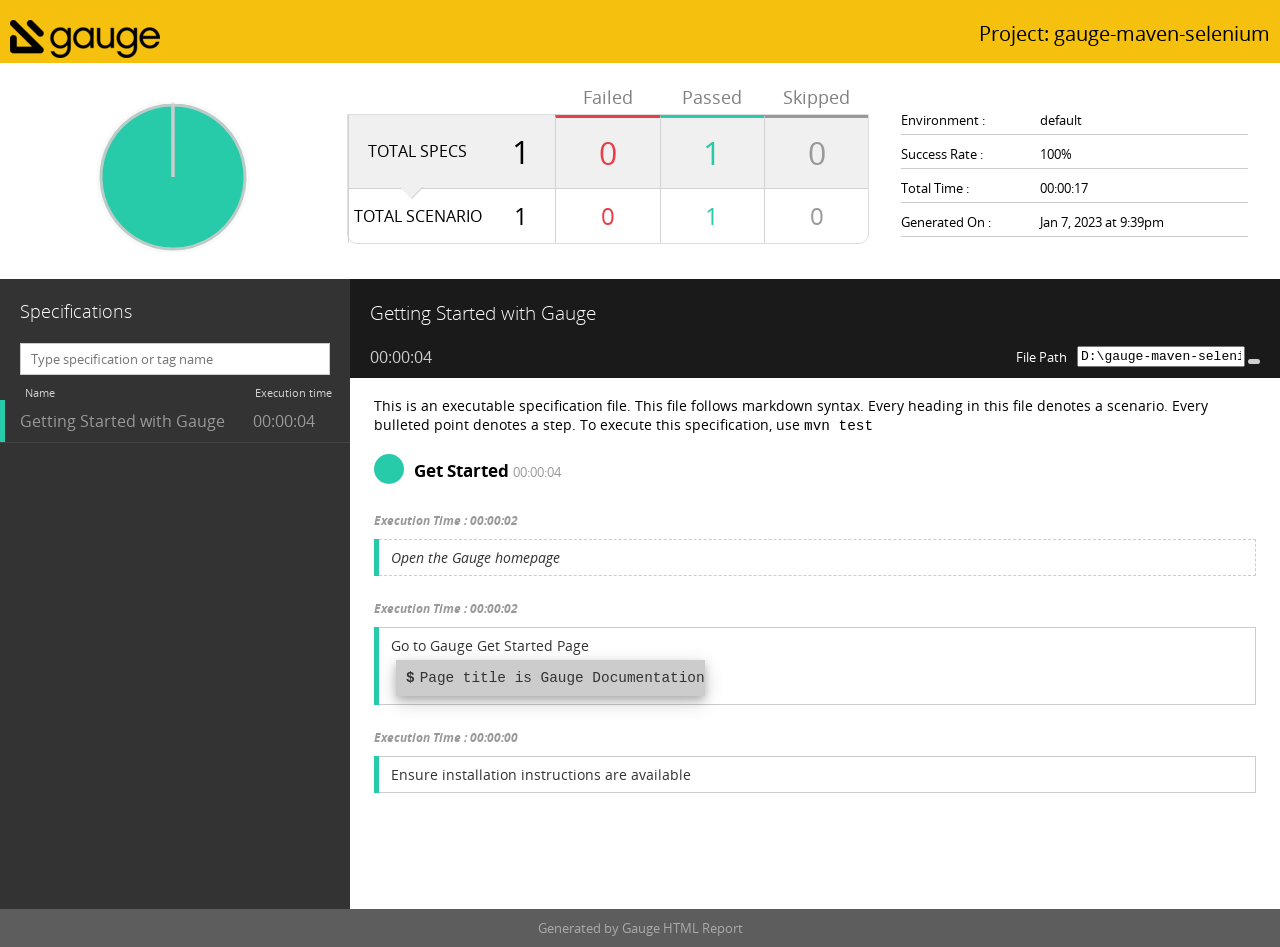
==== reports/html-report/specs/example.html @ 0a0b134c "init" ====
<!doctype html>
  <html><head>
    <meta http-equiv="X-UA-Compatible" content="IE=9; IE=8; IE=7; IE=EDGE" />
    <meta charset="utf-8" />
    <title>Gauge Test Results</title>
    <link rel="shortcut icon" type="image/x-icon" href="../images/favicon.ico">
    <link rel="stylesheet" type="text/css" href="../css/open-sans.css">
    <link rel="stylesheet" type="text/css" href="../css/font-awesome.css">
    <link rel="stylesheet" type="text/css" href="../css/normalize.css" />
    <link rel="stylesheet" type="text/css" href="../css/style.css" />
  </head>
  <body>
  <header class="top">
    <div class="header">
      <div class="container">
        <div class="logo">
          <a href=".."><img src="../images/gaugeLogo.png" alt="Report logo"></a>
        </div>
        <h2 class="project">Project: gauge-maven-selenium</h2>
      </div>
    </div>
  </header>
  <main class="main-container">
  <div class="container">

	
  <div class="report-overview">
   
  <div class="report_chart">
    <div class="chart">
      <svg id="pie-chart" data-results="0,1,0" data-total="1">
        <path class="status failed" />
        <path class="shadow failed" data-status="failed"><title>Failed: 0/1</title></path>
        <path class="status passed" />
        <path class="shadow passed" data-status="passed"><title>Passed: 1/1</title></path>
        <path class="status skipped" />
        <path class="shadow skipped" data-status="skipped"><title>Skipped: 0/1</title></path>
      </svg>
    </div>
  </div>

   
  <div class="report_test-results">
    <div class="report_test-result specs">
        <div class="total-specs" title="Filter all specs"><span class="txt">Total specs</span><span class="value">1</span></div>
        <div class="fail spec-filter" data-status="failed" title="Filter failed specs"><span class="value">0</span></div>
        <div class="pass spec-filter" data-status="passed" title="Filter passed specs"><span class="value">1</span></div>
        <div class="skip spec-filter" data-status="skipped" title="Filter skipped specs"><span class="value">0</span></div>
    </div>
    <div class="report_test-result scenarios">
        <div class="total-scenarios"><span class="txt">Total scenario</span><span class="value">1</span></div>
        <div class="fail scenario-stats" data-status="failed"><span class="value">0</span></div>
        <div class="pass scenario-stats" data-status="passed"><span class="value">1</span></div>
        <div class="skip scenario-stats" data-status="skipped"><span class="value">0</span></div>
    </div>
  </div>

    <div class="report_details">
      
  <ul>
    <li>
      <label>Environment </label>
      <span>default</span>
    </li>
    
    <li>
      <label>Success Rate </label>
      <span>100%</span>
    </li>
    <li>
      <label>Total Time </label>
      <span>00:00:17</span>
    </li>
    <li>
      <label>Generated On </label>
      <span>Jan 7, 2023 at 9:39pm</span>
    </li>
  </ul>

      
  

      
  
  


    </div>
  </div>


	

	

	
		<div class="specifications">
		
  
    <aside class="sidebar">
      <h3 class="title">Specifications</h3>
      <div class="searchbar">
        <input id="searchSpecifications" placeholder="Type specification or tag name" type="text" />
        <i class="fa fa-search"></i>
      </div>
      <div class="specs-sorting">
        <div class="sort sort-specs-name" data-sort-by="specs-name"><span class="sort-icons"><i class="fa fa-caret-up"></i><i class="fa fa-caret-down"></i></span><span>Name</span></div>
        <div class="sort sort-execution-time" data-sort-by="execution-time"><span class="sort-icons"><i class="fa fa-caret-up"></i><i class="fa fa-caret-down"></i></span><span>Execution time</span></div>
      </div>
      <div id="listOfSpecifications">
        <ul id="scenarios" class="spec-list">
        
          <a href="example.html">
             
              <li class="passed spec-name">
            
              <span id="scenarioName" class="scenarioname">Getting Started with Gauge</span>
              <span id="time" class="time">00:00:04</span>
            </li>
          </a>
          
        </ul>
      </div>
    </aside>
  

		
  
	
  <div id="specificationContainer" class="details">
    <header class="curr-spec">
      <div class="spec-head-wrapper">
        <h3 class="spec-head" title="D:\gauge-maven-selenium\specs\example.spec">Getting Started with Gauge</h3>
        <div class="hidden report_test-results" alt="Scenarios" title="Scenarios">
          <ul>
            <li class="fail"><span class="value">0</span><span class="txt">Failed</span></li>
            <li class="pass"><span class="value">1</span><span class="txt">Passed</span></li>
            <li class="skip"><span class="value">0</span><span class="txt">Skipped</span></li>
          </ul>
        </div>
      </div>
      <div class="spec-meta">
        <div class="spec-filename">
          <label for="specFileName">File Path</label>
          <input id="specFileName" value="D:\gauge-maven-selenium\specs\example.spec" readonly/>
          <button class="clipboard-btn" data-clipboard-target="#specFileName" title="Copy to Clipboard">
              <i class="fa fa-clipboard" aria-hidden="true" title="Copy to Clipboard"></i>
          </button>
        </div>
        <span class="time">00:00:04</span>
      </div>

	
  

	</header>
	<div id="specItemsContainer">
	
    
  

    
    
    

    <div class="content">
    
  
  <span><p>This is an executable specification file. This file follows markdown syntax. Every heading in this file denotes a scenario. Every bulleted point denotes a step.
To execute this specification, use <code>mvn test</code></p>
</span>
  
  

  

      
        
	
  <div class="scenario-container passed">
    

	
  <div class="scenario-head">
    <h3 class="head borderBottom">Get Started</h3>
    
    <span class="time">00:00:04</span>

	
  

	</div>
  
  

  
  

  
	

  
    <div class="context-step">
      
  
    
  
  <div class="step">
  
  
    <h5 class="execution-time">
      <span class="time">Execution Time : 00:00:02</span>
    </h5>
  
  <div class="step-info passed">
  
  <ul>
    <li class="step">
      <div class="step-txt">


  
  

  
  

  
  
  
  
  
    
      <span>
        Open the Gauge homepage
      </span>
    
  
  </div>

  
    
    
  

    
    
  

  
  
  
  

  
  

  
	</li></ul></div></div>
  
    
  

  

    </div>
  
  
    
  
    
  
  <div class="step">
  
  
    <h5 class="execution-time">
      <span class="time">Execution Time : 00:00:02</span>
    </h5>
  
  <div class="step-info passed">
  
  <ul>
    <li class="step">
      <div class="step-txt">


  
  

  
  

  
  
  
  
  
    
      <span>
        Go to Gauge Get Started Page
      </span>
    
  
  </div>

  
    
    
  
    <div class="message-container">
      <i class="fa fa-minus-square" aria-hidden="true"></i>
      <div class="messages">
        <div class="step-message"><p>Page title is Gauge Documentation</p>
 </div>
      </div>
    </div>
  

    
    
  

  
  
  
  

  
  

  
	</li></ul></div></div>
  
    
  

  

  
    
  
    
  
  <div class="step">
  
  
    <h5 class="execution-time">
      <span class="time">Execution Time : 00:00:00</span>
    </h5>
  
  <div class="step-info passed">
  
  <ul>
    <li class="step">
      <div class="step-txt">


  
  

  
  

  
  
  
  
  
    
      <span>
        Ensure installation instructions are available
      </span>
    
  
  </div>

  
    
    
  

    
    
  

  
  
  
  

  
  

  
	</li></ul></div></div>
  
    
  

  

  
  

  
  

  
  

  
	
	</div>

      

    </div>
    </div>

    
  

    
    
    
    </div>
  

		</div>
	

 	</div>
	</main>
	
  <footer class="footer">
    <div class="container">
      <p>Generated by Gauge HTML Report</p>
    </div>
  </footer>

	
    <script type="text/javascript">
      var loadingImage = "../images/loading.gif";
      var closeButton = "../images/close.gif";
    </script>
    <script src="../js/lightbox.js"></script>
    <script src="../js/jquery-3.1.0.min.js" type="text/javascript"></script>
    <script src="../js/auto-complete.min.js" type="text/javascript"></script>
    <script src="../js/clipboard.min.js" type="text/javascript"></script>
    <script src="../js/search_index.js" type="text/javascript"></script>
    <script src="../js/main.js" type="text/javascript"></script>
    </body>
  </html>
---- reports/html-report/css/open-sans.css ----
/* BEGIN Light */
@font-face {
  font-family: 'Open Sans';
  src: url("../fonts/open-sans/Light/OpenSans-Light.eot?v=1.1.0");
  src: url("../fonts/open-sans/Light/OpenSans-Light.eot?#iefix&v=1.1.0") format("embedded-opentype"), url("../fonts/open-sans/Light/OpenSans-Light.woff2?v=1.1.0") format("woff2"), url("../fonts/open-sans/Light/OpenSans-Light.woff?v=1.1.0") format("woff"), url("../fonts/open-sans/Light/OpenSans-Light.ttf?v=1.1.0") format("truetype"), url("../fonts/open-sans/Light/OpenSans-Light.svg?v=1.1.0#Light") format("svg");
  font-weight: 300;
  font-style: normal; }
/* END Light */
/* BEGIN Regular */
@font-face {
  font-family: 'Open Sans';
  src: url("../fonts/open-sans/Regular/OpenSans-Regular.eot?v=1.1.0");
  src: url("../fonts/open-sans/Regular/OpenSans-Regular.eot?#iefix&v=1.1.0") format("embedded-opentype"), url("../fonts/open-sans/Regular/OpenSans-Regular.woff2?v=1.1.0") format("woff2"), url("../fonts/open-sans/Regular/OpenSans-Regular.woff?v=1.1.0") format("woff"), url("../fonts/open-sans/Regular/OpenSans-Regular.ttf?v=1.1.0") format("truetype"), url("../fonts/open-sans/Regular/OpenSans-Regular.svg?v=1.1.0#Regular") format("svg");
  font-weight: normal;
  font-style: normal; }
/* END Regular */
/* BEGIN Italic */
@font-face {
  font-family: 'Open Sans';
  src: url("../fonts/open-sans/Italic/OpenSans-Italic.eot?v=1.1.0");
  src: url("../fonts/open-sans/Italic/OpenSans-Italic.eot?#iefix&v=1.1.0") format("embedded-opentype"), url("../fonts/open-sans/Italic/OpenSans-Italic.woff2?v=1.1.0") format("woff2"), url("../fonts/open-sans/Italic/OpenSans-Italic.woff?v=1.1.0") format("woff"), url("../fonts/open-sans/Italic/OpenSans-Italic.ttf?v=1.1.0") format("truetype"), url("../fonts/open-sans/Italic/OpenSans-Italic.svg?v=1.1.0#Italic") format("svg");
  font-weight: normal;
  font-style: italic; }
/* END Italic */
/* BEGIN Bold */
@font-face {
  font-family: 'Open Sans';
  src: url("../fonts/open-sans/Bold/OpenSans-Bold.eot?v=1.1.0");
  src: url("../fonts/open-sans/Bold/OpenSans-Bold.eot?#iefix&v=1.1.0") format("embedded-opentype"), url("../fonts/open-sans/Bold/OpenSans-Bold.woff2?v=1.1.0") format("woff2"), url("../fonts/open-sans/Bold/OpenSans-Bold.woff?v=1.1.0") format("woff"), url("../fonts/open-sans/Bold/OpenSans-Bold.ttf?v=1.1.0") format("truetype"), url("../fonts/open-sans/Bold/OpenSans-Bold.svg?v=1.1.0#Bold") format("svg");
  font-weight: bold;
  font-style: normal; }
/* END Bold */
/* BEGIN Bold Italic */
@font-face {
  font-family: 'Open Sans';
  src: url("../fonts/open-sans/BoldItalic/OpenSans-BoldItalic.eot?v=1.1.0");
  src: url("../fonts/open-sans/BoldItalic/OpenSans-BoldItalic.eot?#iefix&v=1.1.0") format("embedded-opentype"), url("../fonts/open-sans/BoldItalic/OpenSans-BoldItalic.woff2?v=1.1.0") format("woff2"), url("../fonts/open-sans/BoldItalic/OpenSans-BoldItalic.woff?v=1.1.0") format("woff"), url("../fonts/open-sans/BoldItalic/OpenSans-BoldItalic.ttf?v=1.1.0") format("truetype"), url("../fonts/open-sans/BoldItalic/OpenSans-BoldItalic.svg?v=1.1.0#BoldItalic") format("svg");
  font-weight: bold;
  font-style: italic; }
/* END Bold Italic */
---- reports/html-report/css/style.css ----
/*----------------------------------------------------------------
 *  Copyright (c) ThoughtWorks, Inc.
 *  Licensed under the Apache License, Version 2.0
 *  See LICENSE in the project root for license information.
 *----------------------------------------------------------------*/
 
* {
    box-sizing: border-box;
}

:root {
    --fail-color: #e73e48;
    --pass-color: #27caa9;
    --skip-color: #999999
}

body {
    font-family: 'Open Sans', sans-serif;
    font-size: 16px;
    font-weight: 400;
    margin: 0;
    padding: 0;
    outline: 0;
    background: #5d5d5d;
}

p {
    margin: 10px 0;
}

blockquote {
	font-style: italic;
	border-left: 0.25rem solid #333;
	margin-left: 0;
	padding-left: 1rem;
}

.container {
    margin: 0 auto;
    background: #fff;
    padding-top: 1rem;
}

.container:after {
    content: "";
    display: table;
    clear: both;
}

header.top {
    background: #f5c10e;
}

header.top:after {
    content: "";
    display: table;
    clear: both;
}

header.top .container {
    background: inherit;
}

header.top .container {
    padding-top: 10px;
    display: flex;
    flex-direction: column;
}

header.top .logo {
    float: none;
    margin: 10px 10px 0 10px;
}

header.top .project {
    float: none;
    margin: 0 10px 10px 10px;
    text-align: left;
    font-size: 1rem;
    font-weight: 400;
}

.value {
    text-align: left;
    font-size: 2rem;
}

.report-overview {
    display: -webkit-box;
    display: -webkit-flex;
    display: -ms-flexbox;
    display: flex;
    -webkit-box-align: center;
    -webkit-align-items: center;
    -ms-flex-align: center;
    align-items: center;
    flex-direction: column;
}

.report-overview:after {
    content: "";
    display: table;
    clear: both;
}

.report-overview > div {
    flex: 1;
}
.report-overview .report_test-results {
    flex: 1.5;
}

.report_chart {
    display: -webkit-box;
    display: -webkit-flex;
    display: -ms-flexbox;
    display: flex;
    -webkit-box-align: center;
    -webkit-align-items: center;
    -ms-flex-align: center;
    align-items: center;
    flex-direction: column;
    width: 100%;
}

.report_chart > div {
    float: none;
}

.report_chart .chart {
    width: 100%;
    padding-left: 0;
    text-align: center;
    display: none;
}

.report_test-result.scenarios .total-specs .value,  .report_test-result.scenarios .value {
    font-size: 1.5rem;
    text-align: center;
}

.report_test-result .total-specs span,
.report_test-results ul,
.report_test-results .value {
    text-align: center;
    display: block;
}

.txt {
    text-align: right;
    text-transform: uppercase;
    display: block;
}

.report_test-results {
    width: 100%;
    position: relative;
}

.report_test-results ul {
    list-style-type: none;
    margin: 0;
    padding: 0;
}

.report-overview .report_test-results ul li{
    padding: 0.75rem;
    margin: 1rem 0.25rem;
}

.report-overview .report_test-results ul li,
.report_test-result .total-specs {
    display: inline-block;
    cursor: pointer;
    /*background-color: #f9f9f9;*/
    transition: background-color 0.75s;
}

.report_details {
    width: 100%;
    margin: 10px 0 0 0;
    padding: 10px;
}

.report_details ul {
    list-style-type: none;
    margin: 0;
    padding: 0;
    display: flex;
    flex-direction: column;
}

.report_details ul > li {
    display: flex;
    flex-direction: row;
}

.report_details .suite_messages {
    overflow-y: scroll;
    max-height: 100px;
    background-color: #ccc;
    font-family:  Courier New;
}

.report_details .suite_messages .message_separator {
    text-align: center;
}

.report_details .suite_messages .step-message {
    padding: 0px 0px 0px 10px;
}

.report_details .suite_messages .step-message p:before {
    content: "$";
    padding-right: 5px;
    font-weight: bold;
}

.report_details .suite_screenshots {
    overflow-y: scroll;
    max-height: 100px;
    background-color:#ccc;
}

.report_details label, .report_details span {
    margin-bottom: 10px;
    font-size: 0.8rem;
}

.report_details label {
    clear: both;
    text-align: right;
    padding-right: 10px;
    width: 50%;
}

.report_details label:after {
    content: ":";
}

.report_details span {
    position: relative;
    margin-left: 0;
    text-align: left;
    flex-grow: 1;
}

.report_details span,
.report_details label {
    padding-bottom: 5px;
    border-bottom: 1px solid #cccccc;
}

.fail .value {
    color: var(--fail-color);
}

.pass .value {
    color: var(--pass-color);
}

.skip .value {
    color: var(--skip-color);
}

.specifications {
    background: #f5f5f5;
    display: -webkit-box;
    display: -webkit-flex;
    display: -ms-flexbox;
    display: flex;
    flex-direction: column;
}

.specifications:after {
    content: "";
    display: table;
    clear: both;
}

.specifications .sidebar {
    background: #333333;
    color: #fff;
    width: 100%;
}

#listOfSpecifications {
    max-height: 8rem;
    overflow: scroll;
    overflow-x: hidden;
}

.specifications .title {
    font-weight: 300;
    font-size: 1.125rem;
    margin: 20px 20px 10px;
    color: #fff;
    display: none;
}

.specifications .searchbar {
    position: relative;
    padding: 10px 20px;
}

.specifications .searchbar input[type=text] {
    width: 100%;
    display: block;
    line-height: 30px;
    padding: 0 40px 0 10px;
    font-size: 0.8rem;
    color: #333333;
}

.specifications .searchbar .fa {
    position: absolute;
    color: #cccccc;
    right: 30px;
    top: 20px;
}
.spec-screenshot-container {
    max-width: 16.66%;
    max-height: 16.66%;
}
.spec-list {
    list-style-type: none;
    margin: 0;
    padding: 0;
}

.spec-list li {
    width: 100%;
    padding: 10px 20px;
    border-bottom: 1px solid #444;
    color: #999999;
    position: relative;
    -webkit-transition: all 0.3s ease;
    transition: all 0.3s ease;
    background: transparent;
    cursor: pointer;
}

.spec-list li:after {
    content: "";
    display: table;
    clear: both;
}

.spec-list li .scenarioname {
    float: left;
    width: 75%;
    padding-right: 0.5rem;
    overflow: hidden;
    text-overflow: ellipsis;
}

.spec-list li .scenarioname:hover {
    overflow-wrap: break-word;
    overflow: visible;
}

.spec-list li .time {
    width: 25%;
    float: right;
}

.spec-list li.selected, .spec-list li:hover {
    background: #1a1a1a;
    color: #fff;
    -webkit-transition: all 0.3s ease;
    transition: all 0.3s ease;
}

.spec-list li.passed:before {
    content: "";
    width: 5px;
    height: 100%;
    background: #27caa9;
    position: absolute;
    left: 0;
    top: 0;
}

.spec-list li.failed:before {
    content: "";
    width: 5px;
    height: 100%;
    background: #e73e48;
    position: absolute;
    left: 0;
    top: 0;
}

.spec-list li.skipped:before {
    content: "";
    width: 5px;
    height: 100%;
    background: #cccccc;
    position: absolute;
    left: 0;
    top: 0;
}

.spec-list li.errored:before {
    content: "";
    width: 5px;
    height: 100%;
    background: #f00;
    position: absolute;
    left: 0;
    top: 0;
}

.spec-list li.selected:before {
    content: "";
    width: 10px;
    -webkit-transition: all 0.2s ease;
    transition: all 0.2s ease;
}

#specificationContainer {
    border-top: 0.25rem solid #cccccc;
}

.details {
    -webkit-flex-grow: 1;
    -moz-flex-grow: 1;
    flex-grow: 1;
    padding: 0 0px 50px 0;
    background-color: #ffffff;
}

.details:after {
    content: "";
    display: table;
    clear: both;
}

.details .content {
    padding: 0.5rem;
    background: #fff;
    font-size: 0.9rem;
}

.details .content:after {
    content: "";
    display: table;
    clear: both;
}

.details table {
    border-collapse: collapse;
    border: 1px solid #cccccc;
    border-bottom: 0;
    border-right: 0;
    min-width: 25%;
}

.details table td, .details table th {
    border-bottom: 1px solid #cccccc;
    border-right: 1px solid #cccccc;
    padding: 10px;
}

.details table th {
    background: #cccccc;
}

.details .data-table {
    border-collapse: collapse;
    border: 1px solid #cccccc;
    border-bottom: 0;
    border-right: 0;
    margin-bottom: 1.75rem;
}

.details .data-table td {
    color: #000000;
    border-bottom: none;
    border-right: none;
    padding: 0.5rem 1rem;
    cursor: pointer;
    opacity: 0.75;
}

.data-table tr.passed td {
    background-color: #27CAA9;
}

.data-table tr.failed td {
    background-color: #E73E48;
    color: #ffffff;
}

.data-table tr.skipped td {
    background-color: #999999;
    color: #000000;
}

.data-table tr.selected td {
    opacity: 1;
}

.data-table tr.selected td:first-child {
    border-left: 4px solid #0085C9;
}

.data-table tr:hover td {
    opacity: 0.9;
}

.curr-spec {
    padding: 10px 20px;
    color: #fff;
    background: #1a1a1a;
}

.curr-spec:after {
    content: "";
    display: table;
    clear: both;
}

.curr-spec .spec-head {
    margin: 10px 20px 10px 0;
    font-weight: 300;
    font-size: 1.5rem;
}

.curr-spec .time {
    font-size: 1rem;
    margin-top: 20px;
    color: #cccccc;
    float: left;
}

.curr-spec .tags {
    clear: both;
    color: #cccccc;
}

.curr-spec .tags strong {
    color: #fff;
    font-size: 0.8rem;
}

/* TODO: remove class curr-spec */
.curr-spec .tags span:last-child:after {
    content: "";
}

/* TODO: remove class curr-spec */
.curr-spec .tags span:after {
    content: ",";
}

.curr-spec p {
    margin: 0 0 10px 0;
}

.scenario-container {
    background: #fff;
    margin: 20px 0;
    position: relative;
    padding-bottom: 1px;
}

.scenario-container.passed:before {
    content: "";
    width: 30px;
    height: 30px;
    border-radius: 50%;
    background: #27caa9;
    display: block;
    position: absolute;
}

.scenario-container.failed:before {
    content: "";
    width: 30px;
    height: 30px;
    border-radius: 50%;
    background: #e73e48;
    display: block;
    position: absolute;
}

.scenario-container.skipped:before {
    content: "";
    width: 30px;
    height: 30px;
    border-radius: 50%;
    background: #a1a1a1;
    display: block;
    position: absolute;
}

.scenario-container .passed {
    position: relative;
}

.scenario-container .passed:before {
    content: "";
    width: 5px;
    height: 100%;
    background: #27caa9;
    position: absolute;
    left: 0;
    top: 0;
}

.scenario-container .passed ul {
    list-style-type: none;
    margin: 0;
    padding: 0;
}

.scenario-container .failed {
    position: relative;
}

.scenario-container .failed:before {
    content: "";
    width: 5px;
    height: 100%;
    background: #e73e48;
    position: absolute;
    left: 0;
    top: 0;
}

.scenario-container .not-executed {
    border-left: 5px solid #a1a1a1;
    margin-top: 20px;
}

.scenario-container .not-executed .step {
    color: #a1a1a1;
}

.scenario-head {
    margin-left: 40px;
    margin-bottom: 20px;
}

.scenario-head .head {
    margin: 5px 0 10px 0;
    display: inline-block;
}

.scenario-head .time {
    display: inline-block;
    font-size: 0.8rem;
    color: #999999;
}

.scenario-head .tags {
    margin: 0 0 10px 0;
}

.scenario-retry-count {
    padding: 5px;
    background-color: yellow
}

.step {
    list-style-type: none;
    margin: 0;
    padding: 0;
    color: #333333;
}

.step ul {
    list-style-type: none;
    margin: 0;
    padding: 0;
}

.step li {
    padding: 0.5rem;
    border: 1px solid #cccccc;
    margin-bottom: 10px;
}

.step li:last-child {
    margin-bottom: 0;
}
.step li:first-child {
    margin-top: 10px;
}

.step li.pass {
    border-left: 5px solid #27caa9;
}

.step li.fail {
    border-left: 5px solid #e73e48;
}

.step li.skip {
    border-left: 5px solid #cccccc;
}

.step.context li {
    border: 1px dashed #cccccc;
}

#specificationContainer h2 {
    margin-bottom: 10px;
}

.errored {
    background-color: #ffda8b;
}

.context-step li {
    font-style: italic;
    border: 1px dashed #cccccc;
}

input[type='text'] {
    background-color: #fff;
    border: 1px solid #ccc;
    padding: 5px;
}

input[type='text']:focus {
    box-shadow: 0 0 0px rgba(0, 0, 0, 0.5) inset;
    background-color: white !important;
}

.congratulations, .spec-click {
    font-size: 1.5rem;
    text-align: center;
    display: block;
    padding-top: 50px;
}

.congratulations .green {
    background-color: #27caa9;
    color: #ffffff;
    font-size: 1.75rem;
    padding: 0.3rem;
}

.spec-click {
  background: #ffffff url("../images/leftarrow.png") no-repeat scroll 17% 75%;
}

#listOfSpecifications .errored {
    border-left: 10px solid #ffbf37;
    background-color: lightgray;
}

.concept-steps {
    border-left: 2px dashed #eee;
    padding-left: 20px;
    display: none
}

.not-executed li {
    background: #fff;
}

.skipped {
    background-color: #ececec;
}

.inline-table {
    margin: 10px 0px;
}

.inline-table td {
    background-color: #fff;
}


footer .container {
    background: transparent;
    text-align: center;
    padding: 10px;
}

footer p {
    margin: 0;
    color: #aaaaaa;
    font-size: 0.8rem;
}

.exception-container {
    display: flex;
    flex-direction: column;
}

.exception-container .exception {
    flex-grow: 1;
    min-width: 60%;
}

.stacktrace {
    max-width: 100%;
}

.error {
    width: 100%;
}

.screenshot-container {
    position: relative;
}

.screenshot-container img {
    max-width: 50%;
}

.execution-time {
    margin: 10px 0 5px 0;
    color: #999999;
    font-style: italic;
}

.nvtooltip {
    position: absolute;
    background-color: rgba(255, 255, 255, 0.8);
    margin-top: -40px;
    padding: 10px;
    border: 1px solid #cecece;
}

.nvtooltip h3 {
    font-size: 1rem;
    /*line-height: 24px;*/
    margin: 0;
    font-weight: bold;
}

.failure_container {
    margin: 20px 0;
}

.error-container {
    padding: 20px;
    border-top: 1px solid #e73e48;
    border-bottom: 1px solid #e73e48;
    border-left: 5px solid #e73e48;
    font-size: 0.9rem;
    margin: 20px 0;
    position: relative;
}

.toggle-show {
    font-weight: bold;
    cursor: pointer;
    position: absolute;
    top: 20px;
    right: 0;
    background-color: #fff;
    color: #000;
}

/* Lightbox styles */

#lightbox {
    background-color:#eee;
    margin-left: 10%;
    padding: 1rem;
    width: 80%;
    max-height: 90%;
    border-bottom: 2px solid #666;
    border-right: 2px solid #666;
}
#lightboxDetails {
    font-size: 0.8rem;
    padding-top: 0.4rem;
}
#lightboxCaption{ float: left; }
#keyboardMsg{ float: right; }
#closeButton{
    top: 5px;
    right: 5px;
}
#lightbox img {
    border: none;
    clear: both;
    max-width: 100%;
    max-height: 100%;
    text-align: center;
}
#overlay img { border: none; }

#overlay { background-image: url(../images/overlay.png); }

* html #overlay{
	background-color: #333;
	background-color: transparent;
	background-image: url(../images/blank.gif);
	filter: progid:DXImageTransform.Microsoft.AlphaImageLoader(src="../images/overlay.png", sizingMethod="scale");
}


/* End Lightbox styles */

.collapse-messages-header {
    cursor: pointer;
    background: #ececec;
    display: inline-block;
    border-radius: 2px;
    border: 1px solid #ccc;
    margin: 0 0 0 1rem;
    text-align: center;
    font-size: 0.75rem;
}
.collapse-messages-header:active{
    outline:0;
}

.collapse-messages{
    padding: 10px 0 0 20px;
}

.message-container {
    display: flex;
}

.message-container i {
    cursor: pointer;
}

.message-container .messages{
    display: block;
    background-color: #ccc;
    margin-left: 5px;
    font-family:  Courier New;
    box-shadow: 0 4px 8px 0 rgba(0, 0, 0, 0.2), 0 6px 20px 0 rgba(0, 0, 0, 0.19);
}

.message-container .messages .step-message{
    padding: 0px 0px 0px 10px;
}

.message-container .messages .step-message p:before{
    content: "$";
    padding-right: 5px;
    font-weight: bold;
}

.step .message-container {
    margin-top: 5px;
}

.step-info {
    margin-bottom: 1.5rem;
}

@media screen and (min-width: 1024px) {

    header.top .container {
        flex-direction: row;
    }

    header.top .logo {
        flex-grow: 1;
    }

    header.top .project {
        font-size: 1.25rem;
        float: right;
        margin: 10px;
    }

    .report-overview {
        flex-direction: row;
        flex-wrap: initial;
    }

    .report_chart {
        flex-direction: row;
        width: 40%;
        border-bottom: none;
    }

    .report_chart .chart {
        width: auto;
        flex-grow: 1;
        display: block;
    }

    .report_test-result .total-specs {
        border-bottom: none;
    }

    .report_chart .active {
        background-color: #ddd;
    }

    .report_test-result .total-specs span {
        text-align: center;
    }

    .report_test-results {
        width: 50%;
    }

    .report_test-results ul {
        text-align: left;
        margin-left: 2rem;
    }

    .report_test-results ul li {
        padding: 10px;
    }

    .value {
        text-align: right;
    }

    .report_details {
        width: 30%;
        padding: 0;
        margin: 1rem;
        padding: 1rem;
    }

    .report_details label {
        text-align: left;
        padding-right: 0;
        width: 40%;
    }

    .report_details span {
        width: 60%;
    }

    .specifications {
        flex-direction: row;
        min-height: 70vh;
    }

    .specifications .title {
        display: block;
    }

    .specifications .sidebar {
        min-width: 350px;
        width: 350px;
    }

    .details .content {
        padding: 0.5rem 1.5rem;
    }

    #listOfSpecifications {
        max-height: 100%;
        overflow: auto;
    }

    #specificationContainer {
        margin-top: 0;
        border-top: none;
    }

    .step li {
        padding: 0.5rem 1rem;
    }

    .screenshot-container {
        display: flex;
        flex-wrap: wrap;
        width: 100%;
        margin-top: 10px;
        margin-left: 10px;
    }
    .scenario-container .screenshot {
        margin: 15px;
        width: 15%;
    }

    .scenario-container .screenshot img {
        max-width: 100%;
    }
    .exception-container .screenshot {
        width: auto;
    }

    .exception-container {
        flex-direction: row;
    }

    .error-message {
        max-width: 45rem;
        display: block;
        overflow: scroll;
        overflow-wrap: break-word;
    }

    .stacktrace {
        max-width: 45rem;
    }

    .error {
        width: 60rem;
    }
}

.env-vars {
    display: none;
    clear: both;
    float: none;
    width: 200px;
    padding: 10px;
    background: white;
    position: fixed;
    z-index : 10;
    box-shadow: 0 4px 8px 0 rgba(0, 0, 0, 0.2), 0 6px 20px 0 rgba(0, 0, 0, 0.19);
    max-height: 300px;
    overflow: hidden;
}

.modal-link {
    color: navy;
    font-weight: bold;
    cursor: pointer;
}

.modal {
    display: none;
    position: fixed;
    z-index: 1;
    left: 0;
    top: 0;
    width: 100%;
    height: 100%;
    cursor: auto;
    background-color: #ffffff;
}

.modal-title {
    background: #f6f6f6;
    margin: 0 0 20px 0;
    padding: 15px 20px;
    font-size: 16px;
}

.close {
    color: #aaa;
    font-weight: bold;
    position: absolute;
    right: 10px;
    font-size: 40px;
    line-height: 30px;
    top: 10px;
}

.close:hover,
.close:focus {
    color: black;
    text-decoration: none;
    cursor: pointer;
}
.modal-content {
    background-color: #fefefe;
    padding: 0 30px 20px 30px;
    overflow: scroll;
    width: 100%;
    height: 100%;
}


.concept .step-info {
    cursor: pointer;
}

.concept .step-info:hover {
    background-color: #f0f0f0;
}

.spec-filename {
    float: right;
    font-size: small;
    color: black;
}

.spec-filename input {
    font-family: Courier New;
}

.spec-filename button {
    background-color: #d0d0d0;
    border: 0;
    padding-top: 1px;
    box-shadow: none;
    border-radius: 5px;
    padding-bottom: 4px;
    margin-bottom: 0px;
}

.spec-filename button .fa {
    vertical-align: middle
}

.spec-filename label {
    color: #fff;
    vertical-align: middle;
    padding-right: 7px;
}

.autocomplete-suggestions {
    text-align: left; cursor: default; border: 1px solid #ccc; border-top: 0; background: #fff; box-shadow: -1px 1px 3px rgba(0,0,0,.1);

    /* core styles should not be changed */
    position: absolute; display: none; z-index: 9999; max-height: 254px; overflow: hidden; overflow-y: auto; box-sizing: border-box;
}
.autocomplete-suggestion { position: relative; padding: 0 .6em; line-height: 23px; white-space: nowrap; overflow: hidden; text-overflow: ellipsis; font-size: 1.02em; color: #333; }
.autocomplete-suggestion.selected { background: #f0f0f0; }

a#view-env{
    float:right
}

.env-vars .popup-header {
    display: inline-block;
    width: 100%;
}

.env-vars .popup-header .close-popup {
    cursor: pointer;
    float: right;
}

svg#pie-chart {
	width  : 200px;
	height : 150px;
}

#pie-chart path.passed{
    fill: #27caa9;
}

#pie-chart path.failed{
    fill: #e73e48;
}

#pie-chart path.skipped{
    fill: #999999;
}

#pie-chart path:hover{
    cursor: pointer;
}

#pie-chart path {
    stroke: #ccc;
    stroke-width: 3;
}

#pie-chart path.shadow {
    opacity: 0.1;
}

#pie-chart path.shadow:hover {
    opacity: 1;
    stroke-width: 1;
    transition: opacity 0.50s;
}

.hidden, #congratulationsHidden {
    display: none;
}
.spec-head-wrapper {
    overflow: hidden;
}

#specificationContainer .report_test-results {
    float: right;
    padding: 0;

}

#specificationContainer .report_test-results ul li {
    padding: 0px;
    margin: 0 5px;
}
#specificationContainer .report_test-results  .value {
    font-size: 1.5rem;
}
#specificationContainer .report_test-results .txt {
    font-size: .75rem;
}

#specificationContainer .spec-head {
    font-size: 1.2rem;
}
 #specificationContainer .spec-filename {
     display: none;
 }

.spec-meta {
    overflow: hidden;
    margin-top: 10px;
}
.spec-meta .time {
    margin-top: 0;
}

@media screen and (min-width: 768px) {
    #specificationContainer .spec-head {
        font-size: 1.2rem;
        width: calc(100% - 300px);
        float:left;
    }

    #specificationContainer .report_test-results {
        width: 280px;
    }

    #specificationContainer .report_test-results ul {
        float: right;
    }

    #specificationContainer .report_test-results ul li{
        display: inline-block;
    }

    #specificationContainer .report_test-results ul li .txt {
        font-size: .65rem;
    }

    #specificationContainer .spec-filename {
        display: block;
    }
}

.is-modal-open {
    overflow: hidden;
}

.report-overview .report_test-results{
    display: flex;
    height: 130px;
    flex-direction: column;
    border: 1.5px solid #ddd;
    border-bottom-right-radius: 10px;
    border-bottom-left-radius: 10px;
    overflow: visible;
}

.report_test-results .report_test-result:nth-child(1) {
    background: #f0f0f0;
    flex: 2;
}

.report_test-results .report_test-result:nth-child(2) {
    flex: 1.5;
}
.report_test-result .total-specs, .report_test-result .total-scenarios {
    flex: 2;
    display: flex;
    flex-direction: row;
    justify-content: space-evenly;
}

.report_test-result .total-specs .txt, .report_test-result .total-scenarios .txt{
    flex:2;
    text-align: center;
}

.report_test-result .total-specs .value, .report_test-result .total-scenarios .value{
    flex:1;
}

.report_test-result .total-specs{
    text-transform: uppercase;
    /* font-size: 1.2rem; */
    font-size: 16px;
    /* position: relative; */
}

.report_test-result .total-scenarios .txt{
    font-weight: 400;
    /* font-size: 1.2rem; */
    font-size: 16px;
    text-transform: uppercase;
}

.report_test-result .spec-filter, .report_test-result .scenario-stats {
    flex: 1;
    display: flex;
    justify-content: center;
}

.report_test-result .spec-filter{
    cursor: pointer;
}

.report_test-result div{
    border-left: 1px solid lightgray;
    align-items: center;
}

.report_test-result.specs{
    border-bottom: 1px solid lightgray;
}

.report_test-result {
    display: flex;
    flex-direction: row;
}

.report_test-result.specs .fail.spec-filter {
    border-top: 3px solid var(--fail-color);
}

.report_test-result.specs .pass.spec-filter {
    border-top: 3px solid var(--pass-color);
}

.report_test-result.specs .skip.spec-filter {
    border-top: 3px solid var(--skip-color);
}

.report_test-result.specs .fail.spec-filter::before {
    content: "Failed";
    color: gray;
}

.report_test-result.specs .pass.spec-filter::before {
    content: "Passed";
    color: gray;
}

.report_test-result.specs .skip.spec-filter::before {
    content: "Skipped";
    color: gray;
}

.report_test-result.specs .spec-filter::before {
    position: absolute;
    top: -30px;
    font-size: 18px;
}   

.report_test-results::before{
    content: "";
    border-left: 12px solid transparent;
    border-right: 12px solid transparent;
    border-top: 12px solid #d9d9d9;
    position: absolute;
    top: 72px;
    left: 10%;
}

.report_test-results::after{
    content: "";
    border-left: 11px solid transparent;
    border-right: 11px solid transparent;
    border-top: 11px solid #f0f0f0;
    position: absolute;
    top: 72px;
    left: 10%;
}
.specs-sorting{
    display: flex;
    justify-content: space-between;
    padding-left: 20px;
    color: lightgray;
}
.specs-sorting .sort.sort-specs-name{
    flex:2.3;
}

.specs-sorting .sort.sort-execution-time{
    flex:1;
}

.specs-sorting .sort{
    font-size: 11px;
    cursor: pointer;
    display: flex;
    flex-direction: row;
}
.specs-sorting .sort:hover{
    color:white;
}

.specs-sorting .sort .sort-icons{
    display:flex;
    flex-direction: column;
    font-size: 16px;
    padding-right: 5px;
}

.specs-sorting .sort .sort-icons .fa-caret-up{
    position: relative;
    top: -4px;
    left: -1px;
}

.specs-sorting .sort .sort-icons .fa-caret-down{
    position: relative;
    top: -11px;
    left: -1px;
}

.specs-sorting .sort .sort-icons .fa.active{
    color:#11AEF4;
}

@media screen and (max-width: 1024px){
    .report_test-results {
        margin-top: 20px;
    }
}

.custom-screenshot-message{
    border: solid;
    border-width: 1px;
}

.custom-message{
    font-style: italic;
    font-size: medium;
}
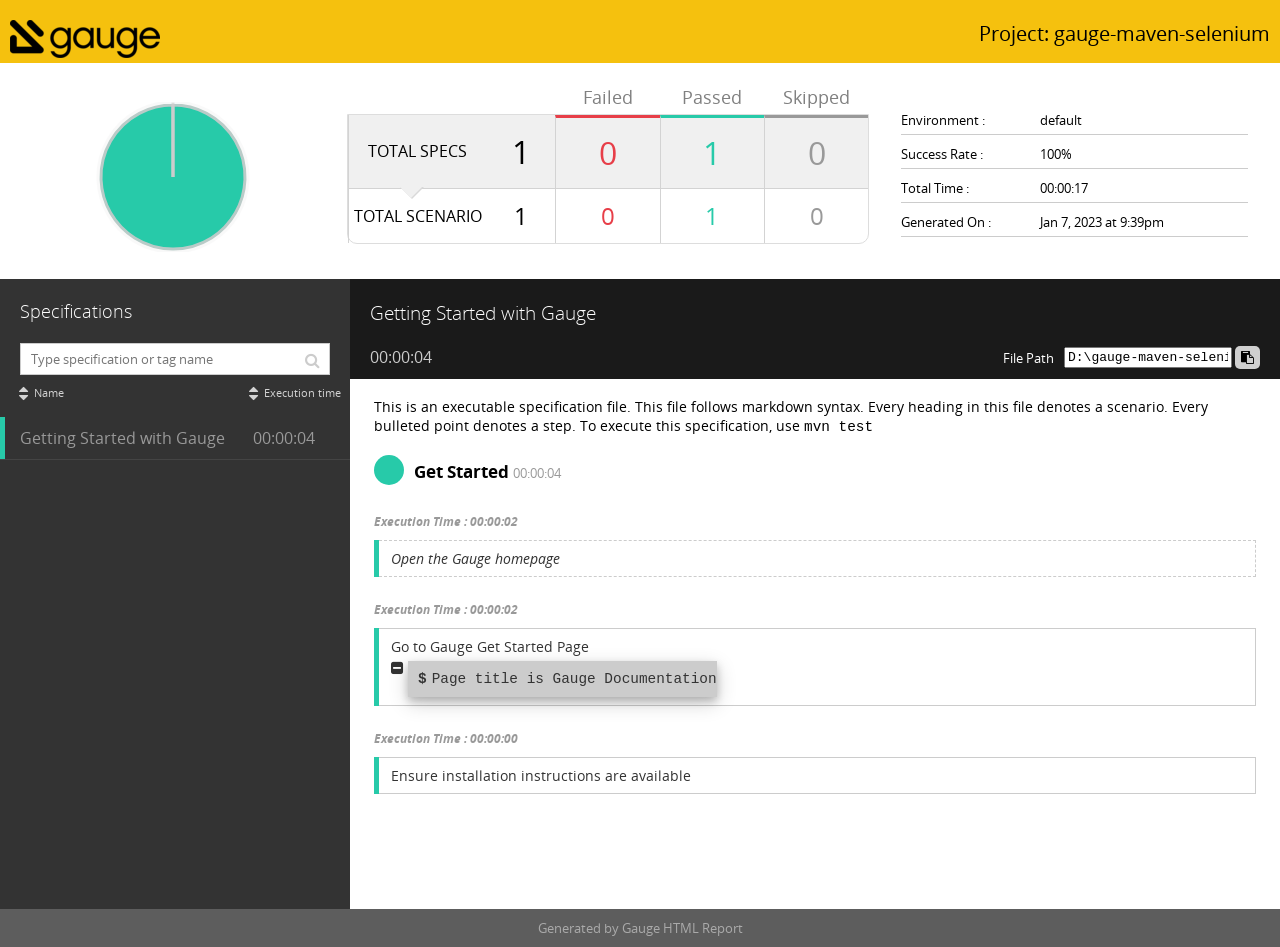
==== commit f6ab296b: "init" ====
--- a/reports/html-report/specs/example.html
+++ b/reports/html-report/specs/example.html
@@ -1,225 +1,191 @@
-
-	
-	
-  <!doctype html>
-  <html><head>
-    <meta http-equiv="X-UA-Compatible" content="IE=9; IE=8; IE=7; IE=EDGE" />
-    <meta charset="utf-8" />
+<!doctype html>
+<html>
+<head>
+    <meta content="IE=9; IE=8; IE=7; IE=EDGE" http-equiv="X-UA-Compatible"/>
+    <meta charset="utf-8"/>
     <title>Gauge Test Results</title>
-    <link rel="shortcut icon" type="image/x-icon" href="../images/favicon.ico">
-    <link rel="stylesheet" type="text/css" href="../css/open-sans.css">
-    <link rel="stylesheet" type="text/css" href="../css/font-awesome.css">
-    <link rel="stylesheet" type="text/css" href="../css/normalize.css" />
-    <link rel="stylesheet" type="text/css" href="../css/style.css" />
-  </head>
-  <body>
-  <header class="top">
+    <link href="../images/favicon.ico" rel="shortcut icon" type="image/x-icon">
+    <link href="../css/open-sans.css" rel="stylesheet" type="text/css">
+    <link href="../css/font-awesome.css" rel="stylesheet" type="text/css">
+    <link href="../css/normalize.css" rel="stylesheet" type="text/css"/>
+    <link href="../css/style.css" rel="stylesheet" type="text/css"/>
+</head>
+<body>
+<header class="top">
     <div class="header">
-      <div class="container">
-        <div class="logo">
-          <a href=".."><img src="../images/gaugeLogo.png" alt="Report logo"></a>
+        <div class="container">
+            <div class="logo">
+                <a href=".."><img alt="Report logo" src="../images/gaugeLogo.png"></a>
+            </div>
+            <h2 class="project">Project: gauge-maven-selenium</h2>
         </div>
-        <h2 class="project">Project: gauge-maven-selenium</h2>
-      </div>
     </div>
-  </header>
-  <main class="main-container">
-  <div class="container">
-
-	
-  <div class="report-overview">
-   
-  <div class="report_chart">
-    <div class="chart">
-      <svg id="pie-chart" data-results="0,1,0" data-total="1">
-        <path class="status failed" />
-        <path class="shadow failed" data-status="failed"><title>Failed: 0/1</title></path>
-        <path class="status passed" />
-        <path class="shadow passed" data-status="passed"><title>Passed: 1/1</title></path>
-        <path class="status skipped" />
-        <path class="shadow skipped" data-status="skipped"><title>Skipped: 0/1</title></path>
-      </svg>
-    </div>
-  </div>
-
-   
-  <div class="report_test-results">
-    <div class="report_test-result specs">
-        <div class="total-specs" title="Filter all specs"><span class="txt">Total specs</span><span class="value">1</span></div>
-        <div class="fail spec-filter" data-status="failed" title="Filter failed specs"><span class="value">0</span></div>
-        <div class="pass spec-filter" data-status="passed" title="Filter passed specs"><span class="value">1</span></div>
-        <div class="skip spec-filter" data-status="skipped" title="Filter skipped specs"><span class="value">0</span></div>
-    </div>
-    <div class="report_test-result scenarios">
-        <div class="total-scenarios"><span class="txt">Total scenario</span><span class="value">1</span></div>
-        <div class="fail scenario-stats" data-status="failed"><span class="value">0</span></div>
-        <div class="pass scenario-stats" data-status="passed"><span class="value">1</span></div>
-        <div class="skip scenario-stats" data-status="skipped"><span class="value">0</span></div>
-    </div>
-  </div>
-
-    <div class="report_details">
-      
-  <ul>
-    <li>
-      <label>Environment </label>
-      <span>default</span>
-    </li>
-    
-    <li>
-      <label>Success Rate </label>
-      <span>100%</span>
-    </li>
-    <li>
-      <label>Total Time </label>
-      <span>00:00:17</span>
-    </li>
-    <li>
-      <label>Generated On </label>
-      <span>Jan 7, 2023 at 9:39pm</span>
-    </li>
-  </ul>
-
-      
-  
-
-      
-  
-  
-
-
-    </div>
-  </div>
-
-
-	
-
-	
-
-	
-		<div class="specifications">
-		
-  
-    <aside class="sidebar">
-      <h3 class="title">Specifications</h3>
-      <div class="searchbar">
-        <input id="searchSpecifications" placeholder="Type specification or tag name" type="text" />
-        <i class="fa fa-search"></i>
-      </div>
-      <div class="specs-sorting">
-        <div class="sort sort-specs-name" data-sort-by="specs-name"><span class="sort-icons"><i class="fa fa-caret-up"></i><i class="fa fa-caret-down"></i></span><span>Name</span></div>
-        <div class="sort sort-execution-time" data-sort-by="execution-time"><span class="sort-icons"><i class="fa fa-caret-up"></i><i class="fa fa-caret-down"></i></span><span>Execution time</span></div>
-      </div>
-      <div id="listOfSpecifications">
-        <ul id="scenarios" class="spec-list">
-        
-          <a href="example.html">
-             
-              <li class="passed spec-name">
-            
-              <span id="scenarioName" class="scenarioname">Getting Started with Gauge</span>
-              <span id="time" class="time">00:00:04</span>
-            </li>
-          </a>
-          
-        </ul>
-      </div>
-    </aside>
-  
-
-		
-  
-	
-  <div id="specificationContainer" class="details">
-    <header class="curr-spec">
-      <div class="spec-head-wrapper">
-        <h3 class="spec-head" title="D:\gauge-maven-selenium\specs\example.spec">Getting Started with Gauge</h3>
-        <div class="hidden report_test-results" alt="Scenarios" title="Scenarios">
-          <ul>
-            <li class="fail"><span class="value">0</span><span class="txt">Failed</span></li>
-            <li class="pass"><span class="value">1</span><span class="txt">Passed</span></li>
-            <li class="skip"><span class="value">0</span><span class="txt">Skipped</span></li>
-          </ul>
+</header>
+<main class="main-container">
+    <div class="container">
+
+
+        <div class="report-overview">
+
+            <div class="report_chart">
+                <div class="chart">
+                    <svg data-results="0,1,0" data-total="1" id="pie-chart">
+                        <path class="status failed"/>
+                        <path class="shadow failed" data-status="failed"><title>Failed: 0/1</title></path>
+                        <path class="status passed"/>
+                        <path class="shadow passed" data-status="passed"><title>Passed: 1/1</title></path>
+                        <path class="status skipped"/>
+                        <path class="shadow skipped" data-status="skipped"><title>Skipped: 0/1</title></path>
+                    </svg>
+                </div>
+            </div>
+
+
+            <div class="report_test-results">
+                <div class="report_test-result specs">
+                    <div class="total-specs" title="Filter all specs"><span class="txt">Total specs</span><span
+                            class="value">1</span></div>
+                    <div class="fail spec-filter" data-status="failed" title="Filter failed specs"><span
+                            class="value">0</span></div>
+                    <div class="pass spec-filter" data-status="passed" title="Filter passed specs"><span
+                            class="value">1</span></div>
+                    <div class="skip spec-filter" data-status="skipped" title="Filter skipped specs"><span
+                            class="value">0</span></div>
+                </div>
+                <div class="report_test-result scenarios">
+                    <div class="total-scenarios"><span class="txt">Total scenario</span><span class="value">1</span>
+                    </div>
+                    <div class="fail scenario-stats" data-status="failed"><span class="value">0</span></div>
+                    <div class="pass scenario-stats" data-status="passed"><span class="value">1</span></div>
+                    <div class="skip scenario-stats" data-status="skipped"><span class="value">0</span></div>
+                </div>
+            </div>
+
+            <div class="report_details">
+
+                <ul>
+                    <li>
+                        <label>Environment </label>
+                        <span>default</span>
+                    </li>
+
+                    <li>
+                        <label>Success Rate </label>
+                        <span>100%</span>
+                    </li>
+                    <li>
+                        <label>Total Time </label>
+                        <span>00:00:17</span>
+                    </li>
+                    <li>
+                        <label>Generated On </label>
+                        <span>Jan 7, 2023 at 9:39pm</span>
+                    </li>
+                </ul>
+
+
+            </div>
         </div>
-      </div>
-      <div class="spec-meta">
-        <div class="spec-filename">
-          <label for="specFileName">File Path</label>
-          <input id="specFileName" value="D:\gauge-maven-selenium\specs\example.spec" readonly/>
-          <button class="clipboard-btn" data-clipboard-target="#specFileName" title="Copy to Clipboard">
-              <i class="fa fa-clipboard" aria-hidden="true" title="Copy to Clipboard"></i>
-          </button>
-        </div>
-        <span class="time">00:00:04</span>
-      </div>
-
-	
-  
-
-	</header>
-	<div id="specItemsContainer">
-	
-    
-  
-
-    
-    
-    
-
-    <div class="content">
+
+
+        <div class="specifications">
+
+
+            <aside class="sidebar">
+                <h3 class="title">Specifications</h3>
+                <div class="searchbar">
+                    <input id="searchSpecifications" placeholder="Type specification or tag name" type="text"/>
+                    <i class="fa fa-search"></i>
+                </div>
+                <div class="specs-sorting">
+                    <div class="sort sort-specs-name" data-sort-by="specs-name"><span class="sort-icons"><i
+                            class="fa fa-caret-up"></i><i class="fa fa-caret-down"></i></span><span>Name</span></div>
+                    <div class="sort sort-execution-time" data-sort-by="execution-time"><span class="sort-icons"><i
+                            class="fa fa-caret-up"></i><i
+                            class="fa fa-caret-down"></i></span><span>Execution time</span></div>
+                </div>
+                <div id="listOfSpecifications">
+                    <ul class="spec-list" id="scenarios">
+
+                        <a href="example.html">
+
+                            <li class="passed spec-name">
+
+                                <span class="scenarioname" id="scenarioName">Getting Started with Gauge</span>
+                                <span class="time" id="time">00:00:04</span>
+                            </li>
+                        </a>
+
+                    </ul>
+                </div>
+            </aside>
+
+
+            <div class="details" id="specificationContainer">
+                <header class="curr-spec">
+                    <div class="spec-head-wrapper">
+                        <h3 class="spec-head" title="D:\gauge-maven-selenium\specs\example.spec">Getting Started with
+                            Gauge</h3>
+                        <div alt="Scenarios" class="hidden report_test-results" title="Scenarios">
+                            <ul>
+                                <li class="fail"><span class="value">0</span><span class="txt">Failed</span></li>
+                                <li class="pass"><span class="value">1</span><span class="txt">Passed</span></li>
+                                <li class="skip"><span class="value">0</span><span class="txt">Skipped</span></li>
+                            </ul>
+                        </div>
+                    </div>
+                    <div class="spec-meta">
+                        <div class="spec-filename">
+                            <label for="specFileName">File Path</label>
+                            <input id="specFileName" readonly value="D:\gauge-maven-selenium\specs\example.spec"/>
+                            <button class="clipboard-btn" data-clipboard-target="#specFileName"
+                                    title="Copy to Clipboard">
+                                <i aria-hidden="true" class="fa fa-clipboard" title="Copy to Clipboard"></i>
+                            </button>
+                        </div>
+                        <span class="time">00:00:04</span>
+                    </div>
+
+
+                </header>
+                <div id="specItemsContainer">
+
+
+                    <div class="content">
     
   
   <span><p>This is an executable specification file. This file follows markdown syntax. Every heading in this file denotes a scenario. Every bulleted point denotes a step.
 To execute this specification, use <code>mvn test</code></p>
 </span>
-  
-  
-
-  
-
-      
-        
-	
-  <div class="scenario-container passed">
-    
-
-	
-  <div class="scenario-head">
-    <h3 class="head borderBottom">Get Started</h3>
-    
-    <span class="time">00:00:04</span>
-
-	
-  
-
-	</div>
-  
-  
-
-  
-  
-
-  
-	
-
-  
-    <div class="context-step">
-      
-  
-    
-  
-  <div class="step">
-  
-  
-    <h5 class="execution-time">
-      <span class="time">Execution Time : 00:00:02</span>
-    </h5>
-  
-  <div class="step-info passed">
-  
-  <ul>
-    <li class="step">
-      <div class="step-txt">
+
+
+                        <div class="scenario-container passed">
+
+
+                            <div class="scenario-head">
+                                <h3 class="head borderBottom">Get Started</h3>
+
+                                <span class="time">00:00:04</span>
+
+
+                            </div>
+
+
+                            <div class="context-step">
+
+
+                                <div class="step">
+
+
+                                    <h5 class="execution-time">
+                                        <span class="time">Execution Time : 00:00:02</span>
+                                    </h5>
+
+                                    <div class="step-info passed">
+
+                                        <ul>
+                                            <li class="step">
+                                                <div class="step-txt">
 
 
   
@@ -237,54 +203,32 @@
       <span>
         Open the Gauge homepage
       </span>
-    
-  
-  </div>
-
-  
-    
-    
-  
-
-    
-    
-  
-
-  
-  
-  
-  
-
-  
-  
-
-  
-	</li></ul></div></div>
-  
-    
-  
-
-  
-
-    </div>
-  
-  
-    
-  
-    
-  
-  <div class="step">
-  
-  
-    <h5 class="execution-time">
-      <span class="time">Execution Time : 00:00:02</span>
-    </h5>
-  
-  <div class="step-info passed">
-  
-  <ul>
-    <li class="step">
-      <div class="step-txt">
+
+
+                                                </div>
+
+
+                                            </li>
+                                        </ul>
+                                    </div>
+                                </div>
+
+
+                            </div>
+
+
+                            <div class="step">
+
+
+                                <h5 class="execution-time">
+                                    <span class="time">Execution Time : 00:00:02</span>
+                                </h5>
+
+                                <div class="step-info passed">
+
+                                    <ul>
+                                        <li class="step">
+                                            <div class="step-txt">
 
 
   
@@ -302,60 +246,38 @@
       <span>
         Go to Gauge Get Started Page
       </span>
-    
-  
-  </div>
-
-  
-    
-    
-  
-    <div class="message-container">
-      <i class="fa fa-minus-square" aria-hidden="true"></i>
-      <div class="messages">
-        <div class="step-message"><p>Page title is Gauge Documentation</p>
- </div>
-      </div>
-    </div>
-  
-
-    
-    
-  
-
-  
-  
-  
-  
-
-  
-  
-
-  
-	</li></ul></div></div>
-  
-    
-  
-
-  
-
-  
-    
-  
-    
-  
-  <div class="step">
-  
-  
-    <h5 class="execution-time">
-      <span class="time">Execution Time : 00:00:00</span>
-    </h5>
-  
-  <div class="step-info passed">
-  
-  <ul>
-    <li class="step">
-      <div class="step-txt">
+
+
+                                            </div>
+
+
+                                            <div class="message-container">
+                                                <i aria-hidden="true" class="fa fa-minus-square"></i>
+                                                <div class="messages">
+                                                    <div class="step-message"><p>Page title is Gauge Documentation</p>
+                                                    </div>
+                                                </div>
+                                            </div>
+
+
+                                        </li>
+                                    </ul>
+                                </div>
+                            </div>
+
+
+                            <div class="step">
+
+
+                                <h5 class="execution-time">
+                                    <span class="time">Execution Time : 00:00:00</span>
+                                </h5>
+
+                                <div class="step-info passed">
+
+                                    <ul>
+                                        <li class="step">
+                                            <div class="step-txt">
 
 
   
@@ -373,85 +295,50 @@
       <span>
         Ensure installation instructions are available
       </span>
-    
-  
-  </div>
-
-  
-    
-    
-  
-
-    
-    
-  
-
-  
-  
-  
-  
-
-  
-  
-
-  
-	</li></ul></div></div>
-  
-    
-  
-
-  
-
-  
-  
-
-  
-  
-
-  
-  
-
-  
-	
-	</div>
-
-      
+
+
+                                            </div>
+
+
+                                        </li>
+                                    </ul>
+                                </div>
+                            </div>
+
+
+                        </div>
+
+
+                    </div>
+                </div>
+
+
+            </div>
+
+
+        </div>
+
 
     </div>
+</main>
+
+<footer class="footer">
+    <div class="container">
+        <p>Generated by Gauge HTML Report</p>
     </div>
-
-    
-  
-
-    
-    
-    
-    </div>
-  
-
-		</div>
-	
-
- 	</div>
-	</main>
-	
-  <footer class="footer">
-    <div class="container">
-      <p>Generated by Gauge HTML Report</p>
-    </div>
-  </footer>
-
-	
-    <script type="text/javascript">
-      var loadingImage = "../images/loading.gif";
-      var closeButton = "../images/close.gif";
-    </script>
-    <script src="../js/lightbox.js"></script>
-    <script src="../js/jquery-3.1.0.min.js" type="text/javascript"></script>
-    <script src="../js/auto-complete.min.js" type="text/javascript"></script>
-    <script src="../js/clipboard.min.js" type="text/javascript"></script>
-    <script src="../js/search_index.js" type="text/javascript"></script>
-    <script src="../js/main.js" type="text/javascript"></script>
-    </body>
-  </html>
-
+</footer>
+
+
+<script type="text/javascript">
+  var loadingImage = "../images/loading.gif";
+  var closeButton = "../images/close.gif";
+</script>
+<script src="../js/lightbox.js"></script>
+<script src="../js/jquery-3.1.0.min.js" type="text/javascript"></script>
+<script src="../js/auto-complete.min.js" type="text/javascript"></script>
+<script src="../js/clipboard.min.js" type="text/javascript"></script>
+<script src="../js/search_index.js" type="text/javascript"></script>
+<script src="../js/main.js" type="text/javascript"></script>
+</body>
+</html>
+
--- a/reports/html-report/css/open-sans.css
+++ b/reports/html-report/css/open-sans.css
@@ -4,7 +4,9 @@
   src: url("../fonts/open-sans/Light/OpenSans-Light.eot?v=1.1.0");
   src: url("../fonts/open-sans/Light/OpenSans-Light.eot?#iefix&v=1.1.0") format("embedded-opentype"), url("../fonts/open-sans/Light/OpenSans-Light.woff2?v=1.1.0") format("woff2"), url("../fonts/open-sans/Light/OpenSans-Light.woff?v=1.1.0") format("woff"), url("../fonts/open-sans/Light/OpenSans-Light.ttf?v=1.1.0") format("truetype"), url("../fonts/open-sans/Light/OpenSans-Light.svg?v=1.1.0#Light") format("svg");
   font-weight: 300;
-  font-style: normal; }
+  font-style: normal;
+}
+
 /* END Light */
 /* BEGIN Regular */
 @font-face {
@@ -12,7 +14,9 @@
   src: url("../fonts/open-sans/Regular/OpenSans-Regular.eot?v=1.1.0");
   src: url("../fonts/open-sans/Regular/OpenSans-Regular.eot?#iefix&v=1.1.0") format("embedded-opentype"), url("../fonts/open-sans/Regular/OpenSans-Regular.woff2?v=1.1.0") format("woff2"), url("../fonts/open-sans/Regular/OpenSans-Regular.woff?v=1.1.0") format("woff"), url("../fonts/open-sans/Regular/OpenSans-Regular.ttf?v=1.1.0") format("truetype"), url("../fonts/open-sans/Regular/OpenSans-Regular.svg?v=1.1.0#Regular") format("svg");
   font-weight: normal;
-  font-style: normal; }
+  font-style: normal;
+}
+
 /* END Regular */
 /* BEGIN Italic */
 @font-face {
@@ -20,7 +24,9 @@
   src: url("../fonts/open-sans/Italic/OpenSans-Italic.eot?v=1.1.0");
   src: url("../fonts/open-sans/Italic/OpenSans-Italic.eot?#iefix&v=1.1.0") format("embedded-opentype"), url("../fonts/open-sans/Italic/OpenSans-Italic.woff2?v=1.1.0") format("woff2"), url("../fonts/open-sans/Italic/OpenSans-Italic.woff?v=1.1.0") format("woff"), url("../fonts/open-sans/Italic/OpenSans-Italic.ttf?v=1.1.0") format("truetype"), url("../fonts/open-sans/Italic/OpenSans-Italic.svg?v=1.1.0#Italic") format("svg");
   font-weight: normal;
-  font-style: italic; }
+  font-style: italic;
+}
+
 /* END Italic */
 /* BEGIN Bold */
 @font-face {
@@ -28,7 +34,9 @@
   src: url("../fonts/open-sans/Bold/OpenSans-Bold.eot?v=1.1.0");
   src: url("../fonts/open-sans/Bold/OpenSans-Bold.eot?#iefix&v=1.1.0") format("embedded-opentype"), url("../fonts/open-sans/Bold/OpenSans-Bold.woff2?v=1.1.0") format("woff2"), url("../fonts/open-sans/Bold/OpenSans-Bold.woff?v=1.1.0") format("woff"), url("../fonts/open-sans/Bold/OpenSans-Bold.ttf?v=1.1.0") format("truetype"), url("../fonts/open-sans/Bold/OpenSans-Bold.svg?v=1.1.0#Bold") format("svg");
   font-weight: bold;
-  font-style: normal; }
+  font-style: normal;
+}
+
 /* END Bold */
 /* BEGIN Bold Italic */
 @font-face {
@@ -36,5 +44,7 @@
   src: url("../fonts/open-sans/BoldItalic/OpenSans-BoldItalic.eot?v=1.1.0");
   src: url("../fonts/open-sans/BoldItalic/OpenSans-BoldItalic.eot?#iefix&v=1.1.0") format("embedded-opentype"), url("../fonts/open-sans/BoldItalic/OpenSans-BoldItalic.woff2?v=1.1.0") format("woff2"), url("../fonts/open-sans/BoldItalic/OpenSans-BoldItalic.woff?v=1.1.0") format("woff"), url("../fonts/open-sans/BoldItalic/OpenSans-BoldItalic.ttf?v=1.1.0") format("truetype"), url("../fonts/open-sans/BoldItalic/OpenSans-BoldItalic.svg?v=1.1.0#BoldItalic") format("svg");
   font-weight: bold;
-  font-style: italic; }
+  font-style: italic;
+}
+
 /* END Bold Italic */
--- a/reports/html-report/css/style.css
+++ b/reports/html-report/css/style.css
@@ -3,744 +3,748 @@
  *  Licensed under the Apache License, Version 2.0
  *  See LICENSE in the project root for license information.
  *----------------------------------------------------------------*/
- 
+
 * {
-    box-sizing: border-box;
+  box-sizing: border-box;
 }
 
 :root {
-    --fail-color: #e73e48;
-    --pass-color: #27caa9;
-    --skip-color: #999999
+  --fail-color: #e73e48;
+  --pass-color: #27caa9;
+  --skip-color: #999999
 }
 
 body {
-    font-family: 'Open Sans', sans-serif;
-    font-size: 16px;
-    font-weight: 400;
-    margin: 0;
-    padding: 0;
-    outline: 0;
-    background: #5d5d5d;
+  font-family: 'Open Sans', sans-serif;
+  font-size: 16px;
+  font-weight: 400;
+  margin: 0;
+  padding: 0;
+  outline: 0;
+  background: #5d5d5d;
 }
 
 p {
-    margin: 10px 0;
+  margin: 10px 0;
 }
 
 blockquote {
-	font-style: italic;
-	border-left: 0.25rem solid #333;
-	margin-left: 0;
-	padding-left: 1rem;
+  font-style: italic;
+  border-left: 0.25rem solid #333;
+  margin-left: 0;
+  padding-left: 1rem;
 }
 
 .container {
-    margin: 0 auto;
-    background: #fff;
-    padding-top: 1rem;
+  margin: 0 auto;
+  background: #fff;
+  padding-top: 1rem;
 }
 
 .container:after {
-    content: "";
-    display: table;
-    clear: both;
+  content: "";
+  display: table;
+  clear: both;
 }
 
 header.top {
-    background: #f5c10e;
+  background: #f5c10e;
 }
 
 header.top:after {
-    content: "";
-    display: table;
-    clear: both;
+  content: "";
+  display: table;
+  clear: both;
 }
 
 header.top .container {
-    background: inherit;
+  background: inherit;
 }
 
 header.top .container {
-    padding-top: 10px;
-    display: flex;
-    flex-direction: column;
+  padding-top: 10px;
+  display: flex;
+  flex-direction: column;
 }
 
 header.top .logo {
-    float: none;
-    margin: 10px 10px 0 10px;
+  float: none;
+  margin: 10px 10px 0 10px;
 }
 
 header.top .project {
-    float: none;
-    margin: 0 10px 10px 10px;
-    text-align: left;
-    font-size: 1rem;
-    font-weight: 400;
+  float: none;
+  margin: 0 10px 10px 10px;
+  text-align: left;
+  font-size: 1rem;
+  font-weight: 400;
 }
 
 .value {
-    text-align: left;
-    font-size: 2rem;
+  text-align: left;
+  font-size: 2rem;
 }
 
 .report-overview {
-    display: -webkit-box;
-    display: -webkit-flex;
-    display: -ms-flexbox;
-    display: flex;
-    -webkit-box-align: center;
-    -webkit-align-items: center;
-    -ms-flex-align: center;
-    align-items: center;
-    flex-direction: column;
+  display: -webkit-box;
+  display: -webkit-flex;
+  display: -ms-flexbox;
+  display: flex;
+  -webkit-box-align: center;
+  -webkit-align-items: center;
+  -ms-flex-align: center;
+  align-items: center;
+  flex-direction: column;
 }
 
 .report-overview:after {
-    content: "";
-    display: table;
-    clear: both;
+  content: "";
+  display: table;
+  clear: both;
 }
 
 .report-overview > div {
-    flex: 1;
-}
+  flex: 1;
+}
+
 .report-overview .report_test-results {
-    flex: 1.5;
+  flex: 1.5;
 }
 
 .report_chart {
-    display: -webkit-box;
-    display: -webkit-flex;
-    display: -ms-flexbox;
-    display: flex;
-    -webkit-box-align: center;
-    -webkit-align-items: center;
-    -ms-flex-align: center;
-    align-items: center;
-    flex-direction: column;
-    width: 100%;
+  display: -webkit-box;
+  display: -webkit-flex;
+  display: -ms-flexbox;
+  display: flex;
+  -webkit-box-align: center;
+  -webkit-align-items: center;
+  -ms-flex-align: center;
+  align-items: center;
+  flex-direction: column;
+  width: 100%;
 }
 
 .report_chart > div {
-    float: none;
+  float: none;
 }
 
 .report_chart .chart {
-    width: 100%;
-    padding-left: 0;
-    text-align: center;
-    display: none;
-}
-
-.report_test-result.scenarios .total-specs .value,  .report_test-result.scenarios .value {
-    font-size: 1.5rem;
-    text-align: center;
+  width: 100%;
+  padding-left: 0;
+  text-align: center;
+  display: none;
+}
+
+.report_test-result.scenarios .total-specs .value, .report_test-result.scenarios .value {
+  font-size: 1.5rem;
+  text-align: center;
 }
 
 .report_test-result .total-specs span,
 .report_test-results ul,
 .report_test-results .value {
-    text-align: center;
-    display: block;
+  text-align: center;
+  display: block;
 }
 
 .txt {
-    text-align: right;
-    text-transform: uppercase;
-    display: block;
+  text-align: right;
+  text-transform: uppercase;
+  display: block;
 }
 
 .report_test-results {
-    width: 100%;
-    position: relative;
+  width: 100%;
+  position: relative;
 }
 
 .report_test-results ul {
-    list-style-type: none;
-    margin: 0;
-    padding: 0;
-}
-
-.report-overview .report_test-results ul li{
-    padding: 0.75rem;
-    margin: 1rem 0.25rem;
+  list-style-type: none;
+  margin: 0;
+  padding: 0;
+}
+
+.report-overview .report_test-results ul li {
+  padding: 0.75rem;
+  margin: 1rem 0.25rem;
 }
 
 .report-overview .report_test-results ul li,
 .report_test-result .total-specs {
-    display: inline-block;
-    cursor: pointer;
-    /*background-color: #f9f9f9;*/
-    transition: background-color 0.75s;
+  display: inline-block;
+  cursor: pointer;
+  /*background-color: #f9f9f9;*/
+  transition: background-color 0.75s;
 }
 
 .report_details {
-    width: 100%;
-    margin: 10px 0 0 0;
-    padding: 10px;
+  width: 100%;
+  margin: 10px 0 0 0;
+  padding: 10px;
 }
 
 .report_details ul {
-    list-style-type: none;
-    margin: 0;
-    padding: 0;
-    display: flex;
-    flex-direction: column;
+  list-style-type: none;
+  margin: 0;
+  padding: 0;
+  display: flex;
+  flex-direction: column;
 }
 
 .report_details ul > li {
-    display: flex;
-    flex-direction: row;
+  display: flex;
+  flex-direction: row;
 }
 
 .report_details .suite_messages {
-    overflow-y: scroll;
-    max-height: 100px;
-    background-color: #ccc;
-    font-family:  Courier New;
+  overflow-y: scroll;
+  max-height: 100px;
+  background-color: #ccc;
+  font-family: Courier New;
 }
 
 .report_details .suite_messages .message_separator {
-    text-align: center;
+  text-align: center;
 }
 
 .report_details .suite_messages .step-message {
-    padding: 0px 0px 0px 10px;
+  padding: 0px 0px 0px 10px;
 }
 
 .report_details .suite_messages .step-message p:before {
-    content: "$";
-    padding-right: 5px;
-    font-weight: bold;
+  content: "$";
+  padding-right: 5px;
+  font-weight: bold;
 }
 
 .report_details .suite_screenshots {
-    overflow-y: scroll;
-    max-height: 100px;
-    background-color:#ccc;
+  overflow-y: scroll;
+  max-height: 100px;
+  background-color: #ccc;
 }
 
 .report_details label, .report_details span {
-    margin-bottom: 10px;
-    font-size: 0.8rem;
+  margin-bottom: 10px;
+  font-size: 0.8rem;
 }
 
 .report_details label {
-    clear: both;
-    text-align: right;
-    padding-right: 10px;
-    width: 50%;
+  clear: both;
+  text-align: right;
+  padding-right: 10px;
+  width: 50%;
 }
 
 .report_details label:after {
-    content: ":";
+  content: ":";
 }
 
 .report_details span {
-    position: relative;
-    margin-left: 0;
-    text-align: left;
-    flex-grow: 1;
+  position: relative;
+  margin-left: 0;
+  text-align: left;
+  flex-grow: 1;
 }
 
 .report_details span,
 .report_details label {
-    padding-bottom: 5px;
-    border-bottom: 1px solid #cccccc;
+  padding-bottom: 5px;
+  border-bottom: 1px solid #cccccc;
 }
 
 .fail .value {
-    color: var(--fail-color);
+  color: var(--fail-color);
 }
 
 .pass .value {
-    color: var(--pass-color);
+  color: var(--pass-color);
 }
 
 .skip .value {
-    color: var(--skip-color);
+  color: var(--skip-color);
 }
 
 .specifications {
-    background: #f5f5f5;
-    display: -webkit-box;
-    display: -webkit-flex;
-    display: -ms-flexbox;
-    display: flex;
-    flex-direction: column;
+  background: #f5f5f5;
+  display: -webkit-box;
+  display: -webkit-flex;
+  display: -ms-flexbox;
+  display: flex;
+  flex-direction: column;
 }
 
 .specifications:after {
-    content: "";
-    display: table;
-    clear: both;
+  content: "";
+  display: table;
+  clear: both;
 }
 
 .specifications .sidebar {
-    background: #333333;
-    color: #fff;
-    width: 100%;
+  background: #333333;
+  color: #fff;
+  width: 100%;
 }
 
 #listOfSpecifications {
-    max-height: 8rem;
-    overflow: scroll;
-    overflow-x: hidden;
+  max-height: 8rem;
+  overflow: scroll;
+  overflow-x: hidden;
 }
 
 .specifications .title {
-    font-weight: 300;
-    font-size: 1.125rem;
-    margin: 20px 20px 10px;
-    color: #fff;
-    display: none;
+  font-weight: 300;
+  font-size: 1.125rem;
+  margin: 20px 20px 10px;
+  color: #fff;
+  display: none;
 }
 
 .specifications .searchbar {
-    position: relative;
-    padding: 10px 20px;
+  position: relative;
+  padding: 10px 20px;
 }
 
 .specifications .searchbar input[type=text] {
-    width: 100%;
-    display: block;
-    line-height: 30px;
-    padding: 0 40px 0 10px;
-    font-size: 0.8rem;
-    color: #333333;
+  width: 100%;
+  display: block;
+  line-height: 30px;
+  padding: 0 40px 0 10px;
+  font-size: 0.8rem;
+  color: #333333;
 }
 
 .specifications .searchbar .fa {
-    position: absolute;
-    color: #cccccc;
-    right: 30px;
-    top: 20px;
-}
+  position: absolute;
+  color: #cccccc;
+  right: 30px;
+  top: 20px;
+}
+
 .spec-screenshot-container {
-    max-width: 16.66%;
-    max-height: 16.66%;
-}
+  max-width: 16.66%;
+  max-height: 16.66%;
+}
+
 .spec-list {
-    list-style-type: none;
-    margin: 0;
-    padding: 0;
+  list-style-type: none;
+  margin: 0;
+  padding: 0;
 }
 
 .spec-list li {
-    width: 100%;
-    padding: 10px 20px;
-    border-bottom: 1px solid #444;
-    color: #999999;
-    position: relative;
-    -webkit-transition: all 0.3s ease;
-    transition: all 0.3s ease;
-    background: transparent;
-    cursor: pointer;
+  width: 100%;
+  padding: 10px 20px;
+  border-bottom: 1px solid #444;
+  color: #999999;
+  position: relative;
+  -webkit-transition: all 0.3s ease;
+  transition: all 0.3s ease;
+  background: transparent;
+  cursor: pointer;
 }
 
 .spec-list li:after {
-    content: "";
-    display: table;
-    clear: both;
+  content: "";
+  display: table;
+  clear: both;
 }
 
 .spec-list li .scenarioname {
-    float: left;
-    width: 75%;
-    padding-right: 0.5rem;
-    overflow: hidden;
-    text-overflow: ellipsis;
+  float: left;
+  width: 75%;
+  padding-right: 0.5rem;
+  overflow: hidden;
+  text-overflow: ellipsis;
 }
 
 .spec-list li .scenarioname:hover {
-    overflow-wrap: break-word;
-    overflow: visible;
+  overflow-wrap: break-word;
+  overflow: visible;
 }
 
 .spec-list li .time {
-    width: 25%;
-    float: right;
+  width: 25%;
+  float: right;
 }
 
 .spec-list li.selected, .spec-list li:hover {
-    background: #1a1a1a;
-    color: #fff;
-    -webkit-transition: all 0.3s ease;
-    transition: all 0.3s ease;
+  background: #1a1a1a;
+  color: #fff;
+  -webkit-transition: all 0.3s ease;
+  transition: all 0.3s ease;
 }
 
 .spec-list li.passed:before {
-    content: "";
-    width: 5px;
-    height: 100%;
-    background: #27caa9;
-    position: absolute;
-    left: 0;
-    top: 0;
+  content: "";
+  width: 5px;
+  height: 100%;
+  background: #27caa9;
+  position: absolute;
+  left: 0;
+  top: 0;
 }
 
 .spec-list li.failed:before {
-    content: "";
-    width: 5px;
-    height: 100%;
-    background: #e73e48;
-    position: absolute;
-    left: 0;
-    top: 0;
+  content: "";
+  width: 5px;
+  height: 100%;
+  background: #e73e48;
+  position: absolute;
+  left: 0;
+  top: 0;
 }
 
 .spec-list li.skipped:before {
-    content: "";
-    width: 5px;
-    height: 100%;
-    background: #cccccc;
-    position: absolute;
-    left: 0;
-    top: 0;
+  content: "";
+  width: 5px;
+  height: 100%;
+  background: #cccccc;
+  position: absolute;
+  left: 0;
+  top: 0;
 }
 
 .spec-list li.errored:before {
-    content: "";
-    width: 5px;
-    height: 100%;
-    background: #f00;
-    position: absolute;
-    left: 0;
-    top: 0;
+  content: "";
+  width: 5px;
+  height: 100%;
+  background: #f00;
+  position: absolute;
+  left: 0;
+  top: 0;
 }
 
 .spec-list li.selected:before {
-    content: "";
-    width: 10px;
-    -webkit-transition: all 0.2s ease;
-    transition: all 0.2s ease;
+  content: "";
+  width: 10px;
+  -webkit-transition: all 0.2s ease;
+  transition: all 0.2s ease;
 }
 
 #specificationContainer {
-    border-top: 0.25rem solid #cccccc;
+  border-top: 0.25rem solid #cccccc;
 }
 
 .details {
-    -webkit-flex-grow: 1;
-    -moz-flex-grow: 1;
-    flex-grow: 1;
-    padding: 0 0px 50px 0;
-    background-color: #ffffff;
+  -webkit-flex-grow: 1;
+  -moz-flex-grow: 1;
+  flex-grow: 1;
+  padding: 0 0px 50px 0;
+  background-color: #ffffff;
 }
 
 .details:after {
-    content: "";
-    display: table;
-    clear: both;
+  content: "";
+  display: table;
+  clear: both;
 }
 
 .details .content {
-    padding: 0.5rem;
-    background: #fff;
-    font-size: 0.9rem;
+  padding: 0.5rem;
+  background: #fff;
+  font-size: 0.9rem;
 }
 
 .details .content:after {
-    content: "";
-    display: table;
-    clear: both;
+  content: "";
+  display: table;
+  clear: both;
 }
 
 .details table {
-    border-collapse: collapse;
-    border: 1px solid #cccccc;
-    border-bottom: 0;
-    border-right: 0;
-    min-width: 25%;
+  border-collapse: collapse;
+  border: 1px solid #cccccc;
+  border-bottom: 0;
+  border-right: 0;
+  min-width: 25%;
 }
 
 .details table td, .details table th {
-    border-bottom: 1px solid #cccccc;
-    border-right: 1px solid #cccccc;
-    padding: 10px;
+  border-bottom: 1px solid #cccccc;
+  border-right: 1px solid #cccccc;
+  padding: 10px;
 }
 
 .details table th {
-    background: #cccccc;
+  background: #cccccc;
 }
 
 .details .data-table {
-    border-collapse: collapse;
-    border: 1px solid #cccccc;
-    border-bottom: 0;
-    border-right: 0;
-    margin-bottom: 1.75rem;
+  border-collapse: collapse;
+  border: 1px solid #cccccc;
+  border-bottom: 0;
+  border-right: 0;
+  margin-bottom: 1.75rem;
 }
 
 .details .data-table td {
-    color: #000000;
-    border-bottom: none;
-    border-right: none;
-    padding: 0.5rem 1rem;
-    cursor: pointer;
-    opacity: 0.75;
+  color: #000000;
+  border-bottom: none;
+  border-right: none;
+  padding: 0.5rem 1rem;
+  cursor: pointer;
+  opacity: 0.75;
 }
 
 .data-table tr.passed td {
-    background-color: #27CAA9;
+  background-color: #27CAA9;
 }
 
 .data-table tr.failed td {
-    background-color: #E73E48;
-    color: #ffffff;
+  background-color: #E73E48;
+  color: #ffffff;
 }
 
 .data-table tr.skipped td {
-    background-color: #999999;
-    color: #000000;
+  background-color: #999999;
+  color: #000000;
 }
 
 .data-table tr.selected td {
-    opacity: 1;
+  opacity: 1;
 }
 
 .data-table tr.selected td:first-child {
-    border-left: 4px solid #0085C9;
+  border-left: 4px solid #0085C9;
 }
 
 .data-table tr:hover td {
-    opacity: 0.9;
+  opacity: 0.9;
 }
 
 .curr-spec {
-    padding: 10px 20px;
-    color: #fff;
-    background: #1a1a1a;
+  padding: 10px 20px;
+  color: #fff;
+  background: #1a1a1a;
 }
 
 .curr-spec:after {
-    content: "";
-    display: table;
-    clear: both;
+  content: "";
+  display: table;
+  clear: both;
 }
 
 .curr-spec .spec-head {
-    margin: 10px 20px 10px 0;
-    font-weight: 300;
-    font-size: 1.5rem;
+  margin: 10px 20px 10px 0;
+  font-weight: 300;
+  font-size: 1.5rem;
 }
 
 .curr-spec .time {
-    font-size: 1rem;
-    margin-top: 20px;
-    color: #cccccc;
-    float: left;
+  font-size: 1rem;
+  margin-top: 20px;
+  color: #cccccc;
+  float: left;
 }
 
 .curr-spec .tags {
-    clear: both;
-    color: #cccccc;
+  clear: both;
+  color: #cccccc;
 }
 
 .curr-spec .tags strong {
-    color: #fff;
-    font-size: 0.8rem;
+  color: #fff;
+  font-size: 0.8rem;
 }
 
 /* TODO: remove class curr-spec */
 .curr-spec .tags span:last-child:after {
-    content: "";
+  content: "";
 }
 
 /* TODO: remove class curr-spec */
 .curr-spec .tags span:after {
-    content: ",";
+  content: ",";
 }
 
 .curr-spec p {
-    margin: 0 0 10px 0;
+  margin: 0 0 10px 0;
 }
 
 .scenario-container {
-    background: #fff;
-    margin: 20px 0;
-    position: relative;
-    padding-bottom: 1px;
+  background: #fff;
+  margin: 20px 0;
+  position: relative;
+  padding-bottom: 1px;
 }
 
 .scenario-container.passed:before {
-    content: "";
-    width: 30px;
-    height: 30px;
-    border-radius: 50%;
-    background: #27caa9;
-    display: block;
-    position: absolute;
+  content: "";
+  width: 30px;
+  height: 30px;
+  border-radius: 50%;
+  background: #27caa9;
+  display: block;
+  position: absolute;
 }
 
 .scenario-container.failed:before {
-    content: "";
-    width: 30px;
-    height: 30px;
-    border-radius: 50%;
-    background: #e73e48;
-    display: block;
-    position: absolute;
+  content: "";
+  width: 30px;
+  height: 30px;
+  border-radius: 50%;
+  background: #e73e48;
+  display: block;
+  position: absolute;
 }
 
 .scenario-container.skipped:before {
-    content: "";
-    width: 30px;
-    height: 30px;
-    border-radius: 50%;
-    background: #a1a1a1;
-    display: block;
-    position: absolute;
+  content: "";
+  width: 30px;
+  height: 30px;
+  border-radius: 50%;
+  background: #a1a1a1;
+  display: block;
+  position: absolute;
 }
 
 .scenario-container .passed {
-    position: relative;
+  position: relative;
 }
 
 .scenario-container .passed:before {
-    content: "";
-    width: 5px;
-    height: 100%;
-    background: #27caa9;
-    position: absolute;
-    left: 0;
-    top: 0;
+  content: "";
+  width: 5px;
+  height: 100%;
+  background: #27caa9;
+  position: absolute;
+  left: 0;
+  top: 0;
 }
 
 .scenario-container .passed ul {
-    list-style-type: none;
-    margin: 0;
-    padding: 0;
+  list-style-type: none;
+  margin: 0;
+  padding: 0;
 }
 
 .scenario-container .failed {
-    position: relative;
+  position: relative;
 }
 
 .scenario-container .failed:before {
-    content: "";
-    width: 5px;
-    height: 100%;
-    background: #e73e48;
-    position: absolute;
-    left: 0;
-    top: 0;
+  content: "";
+  width: 5px;
+  height: 100%;
+  background: #e73e48;
+  position: absolute;
+  left: 0;
+  top: 0;
 }
 
 .scenario-container .not-executed {
-    border-left: 5px solid #a1a1a1;
-    margin-top: 20px;
+  border-left: 5px solid #a1a1a1;
+  margin-top: 20px;
 }
 
 .scenario-container .not-executed .step {
-    color: #a1a1a1;
+  color: #a1a1a1;
 }
 
 .scenario-head {
-    margin-left: 40px;
-    margin-bottom: 20px;
+  margin-left: 40px;
+  margin-bottom: 20px;
 }
 
 .scenario-head .head {
-    margin: 5px 0 10px 0;
-    display: inline-block;
+  margin: 5px 0 10px 0;
+  display: inline-block;
 }
 
 .scenario-head .time {
-    display: inline-block;
-    font-size: 0.8rem;
-    color: #999999;
+  display: inline-block;
+  font-size: 0.8rem;
+  color: #999999;
 }
 
 .scenario-head .tags {
-    margin: 0 0 10px 0;
+  margin: 0 0 10px 0;
 }
 
 .scenario-retry-count {
-    padding: 5px;
-    background-color: yellow
+  padding: 5px;
+  background-color: yellow
 }
 
 .step {
-    list-style-type: none;
-    margin: 0;
-    padding: 0;
-    color: #333333;
+  list-style-type: none;
+  margin: 0;
+  padding: 0;
+  color: #333333;
 }
 
 .step ul {
-    list-style-type: none;
-    margin: 0;
-    padding: 0;
+  list-style-type: none;
+  margin: 0;
+  padding: 0;
 }
 
 .step li {
-    padding: 0.5rem;
-    border: 1px solid #cccccc;
-    margin-bottom: 10px;
+  padding: 0.5rem;
+  border: 1px solid #cccccc;
+  margin-bottom: 10px;
 }
 
 .step li:last-child {
-    margin-bottom: 0;
-}
+  margin-bottom: 0;
+}
+
 .step li:first-child {
-    margin-top: 10px;
+  margin-top: 10px;
 }
 
 .step li.pass {
-    border-left: 5px solid #27caa9;
+  border-left: 5px solid #27caa9;
 }
 
 .step li.fail {
-    border-left: 5px solid #e73e48;
+  border-left: 5px solid #e73e48;
 }
 
 .step li.skip {
-    border-left: 5px solid #cccccc;
+  border-left: 5px solid #cccccc;
 }
 
 .step.context li {
-    border: 1px dashed #cccccc;
+  border: 1px dashed #cccccc;
 }
 
 #specificationContainer h2 {
-    margin-bottom: 10px;
+  margin-bottom: 10px;
 }
 
 .errored {
-    background-color: #ffda8b;
+  background-color: #ffda8b;
 }
 
 .context-step li {
-    font-style: italic;
-    border: 1px dashed #cccccc;
+  font-style: italic;
+  border: 1px dashed #cccccc;
 }
 
 input[type='text'] {
-    background-color: #fff;
-    border: 1px solid #ccc;
-    padding: 5px;
+  background-color: #fff;
+  border: 1px solid #ccc;
+  padding: 5px;
 }
 
 input[type='text']:focus {
-    box-shadow: 0 0 0px rgba(0, 0, 0, 0.5) inset;
-    background-color: white !important;
+  box-shadow: 0 0 0px rgba(0, 0, 0, 0.5) inset;
+  background-color: white !important;
 }
 
 .congratulations, .spec-click {
-    font-size: 1.5rem;
-    text-align: center;
-    display: block;
-    padding-top: 50px;
+  font-size: 1.5rem;
+  text-align: center;
+  display: block;
+  padding-top: 50px;
 }
 
 .congratulations .green {
-    background-color: #27caa9;
-    color: #ffffff;
-    font-size: 1.75rem;
-    padding: 0.3rem;
+  background-color: #27caa9;
+  color: #ffffff;
+  font-size: 1.75rem;
+  padding: 0.3rem;
 }
 
 .spec-click {
@@ -748,775 +752,826 @@
 }
 
 #listOfSpecifications .errored {
-    border-left: 10px solid #ffbf37;
-    background-color: lightgray;
+  border-left: 10px solid #ffbf37;
+  background-color: lightgray;
 }
 
 .concept-steps {
-    border-left: 2px dashed #eee;
-    padding-left: 20px;
-    display: none
+  border-left: 2px dashed #eee;
+  padding-left: 20px;
+  display: none
 }
 
 .not-executed li {
-    background: #fff;
+  background: #fff;
 }
 
 .skipped {
-    background-color: #ececec;
+  background-color: #ececec;
 }
 
 .inline-table {
-    margin: 10px 0px;
+  margin: 10px 0px;
 }
 
 .inline-table td {
-    background-color: #fff;
+  background-color: #fff;
 }
 
 
 footer .container {
-    background: transparent;
+  background: transparent;
+  text-align: center;
+  padding: 10px;
+}
+
+footer p {
+  margin: 0;
+  color: #aaaaaa;
+  font-size: 0.8rem;
+}
+
+.exception-container {
+  display: flex;
+  flex-direction: column;
+}
+
+.exception-container .exception {
+  flex-grow: 1;
+  min-width: 60%;
+}
+
+.stacktrace {
+  max-width: 100%;
+}
+
+.error {
+  width: 100%;
+}
+
+.screenshot-container {
+  position: relative;
+}
+
+.screenshot-container img {
+  max-width: 50%;
+}
+
+.execution-time {
+  margin: 10px 0 5px 0;
+  color: #999999;
+  font-style: italic;
+}
+
+.nvtooltip {
+  position: absolute;
+  background-color: rgba(255, 255, 255, 0.8);
+  margin-top: -40px;
+  padding: 10px;
+  border: 1px solid #cecece;
+}
+
+.nvtooltip h3 {
+  font-size: 1rem;
+  /*line-height: 24px;*/
+  margin: 0;
+  font-weight: bold;
+}
+
+.failure_container {
+  margin: 20px 0;
+}
+
+.error-container {
+  padding: 20px;
+  border-top: 1px solid #e73e48;
+  border-bottom: 1px solid #e73e48;
+  border-left: 5px solid #e73e48;
+  font-size: 0.9rem;
+  margin: 20px 0;
+  position: relative;
+}
+
+.toggle-show {
+  font-weight: bold;
+  cursor: pointer;
+  position: absolute;
+  top: 20px;
+  right: 0;
+  background-color: #fff;
+  color: #000;
+}
+
+/* Lightbox styles */
+
+#lightbox {
+  background-color: #eee;
+  margin-left: 10%;
+  padding: 1rem;
+  width: 80%;
+  max-height: 90%;
+  border-bottom: 2px solid #666;
+  border-right: 2px solid #666;
+}
+
+#lightboxDetails {
+  font-size: 0.8rem;
+  padding-top: 0.4rem;
+}
+
+#lightboxCaption {
+  float: left;
+}
+
+#keyboardMsg {
+  float: right;
+}
+
+#closeButton {
+  top: 5px;
+  right: 5px;
+}
+
+#lightbox img {
+  border: none;
+  clear: both;
+  max-width: 100%;
+  max-height: 100%;
+  text-align: center;
+}
+
+#overlay img {
+  border: none;
+}
+
+#overlay {
+  background-image: url(../images/overlay.png);
+}
+
+* html #overlay {
+  background-color: #333;
+  background-color: transparent;
+  background-image: url(../images/blank.gif);
+  filter: progid:DXImageTransform.Microsoft.AlphaImageLoader(src="../images/overlay.png", sizingMethod="scale");
+}
+
+
+/* End Lightbox styles */
+
+.collapse-messages-header {
+  cursor: pointer;
+  background: #ececec;
+  display: inline-block;
+  border-radius: 2px;
+  border: 1px solid #ccc;
+  margin: 0 0 0 1rem;
+  text-align: center;
+  font-size: 0.75rem;
+}
+
+.collapse-messages-header:active {
+  outline: 0;
+}
+
+.collapse-messages {
+  padding: 10px 0 0 20px;
+}
+
+.message-container {
+  display: flex;
+}
+
+.message-container i {
+  cursor: pointer;
+}
+
+.message-container .messages {
+  display: block;
+  background-color: #ccc;
+  margin-left: 5px;
+  font-family: Courier New;
+  box-shadow: 0 4px 8px 0 rgba(0, 0, 0, 0.2), 0 6px 20px 0 rgba(0, 0, 0, 0.19);
+}
+
+.message-container .messages .step-message {
+  padding: 0px 0px 0px 10px;
+}
+
+.message-container .messages .step-message p:before {
+  content: "$";
+  padding-right: 5px;
+  font-weight: bold;
+}
+
+.step .message-container {
+  margin-top: 5px;
+}
+
+.step-info {
+  margin-bottom: 1.5rem;
+}
+
+@media screen and (min-width: 1024px) {
+
+  header.top .container {
+    flex-direction: row;
+  }
+
+  header.top .logo {
+    flex-grow: 1;
+  }
+
+  header.top .project {
+    font-size: 1.25rem;
+    float: right;
+    margin: 10px;
+  }
+
+  .report-overview {
+    flex-direction: row;
+    flex-wrap: initial;
+  }
+
+  .report_chart {
+    flex-direction: row;
+    width: 40%;
+    border-bottom: none;
+  }
+
+  .report_chart .chart {
+    width: auto;
+    flex-grow: 1;
+    display: block;
+  }
+
+  .report_test-result .total-specs {
+    border-bottom: none;
+  }
+
+  .report_chart .active {
+    background-color: #ddd;
+  }
+
+  .report_test-result .total-specs span {
     text-align: center;
+  }
+
+  .report_test-results {
+    width: 50%;
+  }
+
+  .report_test-results ul {
+    text-align: left;
+    margin-left: 2rem;
+  }
+
+  .report_test-results ul li {
     padding: 10px;
-}
-
-footer p {
-    margin: 0;
-    color: #aaaaaa;
-    font-size: 0.8rem;
-}
-
-.exception-container {
+  }
+
+  .value {
+    text-align: right;
+  }
+
+  .report_details {
+    width: 30%;
+    padding: 0;
+    margin: 1rem;
+    padding: 1rem;
+  }
+
+  .report_details label {
+    text-align: left;
+    padding-right: 0;
+    width: 40%;
+  }
+
+  .report_details span {
+    width: 60%;
+  }
+
+  .specifications {
+    flex-direction: row;
+    min-height: 70vh;
+  }
+
+  .specifications .title {
+    display: block;
+  }
+
+  .specifications .sidebar {
+    min-width: 350px;
+    width: 350px;
+  }
+
+  .details .content {
+    padding: 0.5rem 1.5rem;
+  }
+
+  #listOfSpecifications {
+    max-height: 100%;
+    overflow: auto;
+  }
+
+  #specificationContainer {
+    margin-top: 0;
+    border-top: none;
+  }
+
+  .step li {
+    padding: 0.5rem 1rem;
+  }
+
+  .screenshot-container {
     display: flex;
-    flex-direction: column;
-}
-
-.exception-container .exception {
-    flex-grow: 1;
-    min-width: 60%;
-}
-
-.stacktrace {
+    flex-wrap: wrap;
+    width: 100%;
+    margin-top: 10px;
+    margin-left: 10px;
+  }
+
+  .scenario-container .screenshot {
+    margin: 15px;
+    width: 15%;
+  }
+
+  .scenario-container .screenshot img {
     max-width: 100%;
-}
-
-.error {
-    width: 100%;
-}
-
-.screenshot-container {
-    position: relative;
-}
-
-.screenshot-container img {
-    max-width: 50%;
-}
-
-.execution-time {
-    margin: 10px 0 5px 0;
-    color: #999999;
-    font-style: italic;
-}
-
-.nvtooltip {
-    position: absolute;
-    background-color: rgba(255, 255, 255, 0.8);
-    margin-top: -40px;
-    padding: 10px;
-    border: 1px solid #cecece;
-}
-
-.nvtooltip h3 {
-    font-size: 1rem;
-    /*line-height: 24px;*/
-    margin: 0;
-    font-weight: bold;
-}
-
-.failure_container {
-    margin: 20px 0;
-}
-
-.error-container {
-    padding: 20px;
-    border-top: 1px solid #e73e48;
-    border-bottom: 1px solid #e73e48;
-    border-left: 5px solid #e73e48;
-    font-size: 0.9rem;
-    margin: 20px 0;
-    position: relative;
-}
-
-.toggle-show {
-    font-weight: bold;
-    cursor: pointer;
-    position: absolute;
-    top: 20px;
-    right: 0;
-    background-color: #fff;
-    color: #000;
-}
-
-/* Lightbox styles */
-
-#lightbox {
-    background-color:#eee;
-    margin-left: 10%;
-    padding: 1rem;
-    width: 80%;
-    max-height: 90%;
-    border-bottom: 2px solid #666;
-    border-right: 2px solid #666;
-}
-#lightboxDetails {
-    font-size: 0.8rem;
-    padding-top: 0.4rem;
-}
-#lightboxCaption{ float: left; }
-#keyboardMsg{ float: right; }
-#closeButton{
-    top: 5px;
-    right: 5px;
-}
-#lightbox img {
-    border: none;
-    clear: both;
-    max-width: 100%;
-    max-height: 100%;
-    text-align: center;
-}
-#overlay img { border: none; }
-
-#overlay { background-image: url(../images/overlay.png); }
-
-* html #overlay{
-	background-color: #333;
-	background-color: transparent;
-	background-image: url(../images/blank.gif);
-	filter: progid:DXImageTransform.Microsoft.AlphaImageLoader(src="../images/overlay.png", sizingMethod="scale");
-}
-
-
-/* End Lightbox styles */
-
-.collapse-messages-header {
-    cursor: pointer;
-    background: #ececec;
-    display: inline-block;
-    border-radius: 2px;
-    border: 1px solid #ccc;
-    margin: 0 0 0 1rem;
-    text-align: center;
-    font-size: 0.75rem;
-}
-.collapse-messages-header:active{
-    outline:0;
-}
-
-.collapse-messages{
-    padding: 10px 0 0 20px;
-}
-
-.message-container {
-    display: flex;
-}
-
-.message-container i {
-    cursor: pointer;
-}
-
-.message-container .messages{
+  }
+
+  .exception-container .screenshot {
+    width: auto;
+  }
+
+  .exception-container {
+    flex-direction: row;
+  }
+
+  .error-message {
+    max-width: 45rem;
     display: block;
-    background-color: #ccc;
-    margin-left: 5px;
-    font-family:  Courier New;
-    box-shadow: 0 4px 8px 0 rgba(0, 0, 0, 0.2), 0 6px 20px 0 rgba(0, 0, 0, 0.19);
-}
-
-.message-container .messages .step-message{
-    padding: 0px 0px 0px 10px;
-}
-
-.message-container .messages .step-message p:before{
-    content: "$";
-    padding-right: 5px;
-    font-weight: bold;
-}
-
-.step .message-container {
-    margin-top: 5px;
-}
-
-.step-info {
-    margin-bottom: 1.5rem;
-}
-
-@media screen and (min-width: 1024px) {
-
-    header.top .container {
-        flex-direction: row;
-    }
-
-    header.top .logo {
-        flex-grow: 1;
-    }
-
-    header.top .project {
-        font-size: 1.25rem;
-        float: right;
-        margin: 10px;
-    }
-
-    .report-overview {
-        flex-direction: row;
-        flex-wrap: initial;
-    }
-
-    .report_chart {
-        flex-direction: row;
-        width: 40%;
-        border-bottom: none;
-    }
-
-    .report_chart .chart {
-        width: auto;
-        flex-grow: 1;
-        display: block;
-    }
-
-    .report_test-result .total-specs {
-        border-bottom: none;
-    }
-
-    .report_chart .active {
-        background-color: #ddd;
-    }
-
-    .report_test-result .total-specs span {
-        text-align: center;
-    }
-
-    .report_test-results {
-        width: 50%;
-    }
-
-    .report_test-results ul {
-        text-align: left;
-        margin-left: 2rem;
-    }
-
-    .report_test-results ul li {
-        padding: 10px;
-    }
-
-    .value {
-        text-align: right;
-    }
-
-    .report_details {
-        width: 30%;
-        padding: 0;
-        margin: 1rem;
-        padding: 1rem;
-    }
-
-    .report_details label {
-        text-align: left;
-        padding-right: 0;
-        width: 40%;
-    }
-
-    .report_details span {
-        width: 60%;
-    }
-
-    .specifications {
-        flex-direction: row;
-        min-height: 70vh;
-    }
-
-    .specifications .title {
-        display: block;
-    }
-
-    .specifications .sidebar {
-        min-width: 350px;
-        width: 350px;
-    }
-
-    .details .content {
-        padding: 0.5rem 1.5rem;
-    }
-
-    #listOfSpecifications {
-        max-height: 100%;
-        overflow: auto;
-    }
-
-    #specificationContainer {
-        margin-top: 0;
-        border-top: none;
-    }
-
-    .step li {
-        padding: 0.5rem 1rem;
-    }
-
-    .screenshot-container {
-        display: flex;
-        flex-wrap: wrap;
-        width: 100%;
-        margin-top: 10px;
-        margin-left: 10px;
-    }
-    .scenario-container .screenshot {
-        margin: 15px;
-        width: 15%;
-    }
-
-    .scenario-container .screenshot img {
-        max-width: 100%;
-    }
-    .exception-container .screenshot {
-        width: auto;
-    }
-
-    .exception-container {
-        flex-direction: row;
-    }
-
-    .error-message {
-        max-width: 45rem;
-        display: block;
-        overflow: scroll;
-        overflow-wrap: break-word;
-    }
-
-    .stacktrace {
-        max-width: 45rem;
-    }
-
-    .error {
-        width: 60rem;
-    }
+    overflow: scroll;
+    overflow-wrap: break-word;
+  }
+
+  .stacktrace {
+    max-width: 45rem;
+  }
+
+  .error {
+    width: 60rem;
+  }
 }
 
 .env-vars {
-    display: none;
-    clear: both;
-    float: none;
-    width: 200px;
-    padding: 10px;
-    background: white;
-    position: fixed;
-    z-index : 10;
-    box-shadow: 0 4px 8px 0 rgba(0, 0, 0, 0.2), 0 6px 20px 0 rgba(0, 0, 0, 0.19);
-    max-height: 300px;
-    overflow: hidden;
+  display: none;
+  clear: both;
+  float: none;
+  width: 200px;
+  padding: 10px;
+  background: white;
+  position: fixed;
+  z-index: 10;
+  box-shadow: 0 4px 8px 0 rgba(0, 0, 0, 0.2), 0 6px 20px 0 rgba(0, 0, 0, 0.19);
+  max-height: 300px;
+  overflow: hidden;
 }
 
 .modal-link {
-    color: navy;
-    font-weight: bold;
-    cursor: pointer;
+  color: navy;
+  font-weight: bold;
+  cursor: pointer;
 }
 
 .modal {
-    display: none;
-    position: fixed;
-    z-index: 1;
-    left: 0;
-    top: 0;
-    width: 100%;
-    height: 100%;
-    cursor: auto;
-    background-color: #ffffff;
+  display: none;
+  position: fixed;
+  z-index: 1;
+  left: 0;
+  top: 0;
+  width: 100%;
+  height: 100%;
+  cursor: auto;
+  background-color: #ffffff;
 }
 
 .modal-title {
-    background: #f6f6f6;
-    margin: 0 0 20px 0;
-    padding: 15px 20px;
-    font-size: 16px;
+  background: #f6f6f6;
+  margin: 0 0 20px 0;
+  padding: 15px 20px;
+  font-size: 16px;
 }
 
 .close {
-    color: #aaa;
-    font-weight: bold;
-    position: absolute;
-    right: 10px;
-    font-size: 40px;
-    line-height: 30px;
-    top: 10px;
+  color: #aaa;
+  font-weight: bold;
+  position: absolute;
+  right: 10px;
+  font-size: 40px;
+  line-height: 30px;
+  top: 10px;
 }
 
 .close:hover,
 .close:focus {
-    color: black;
-    text-decoration: none;
-    cursor: pointer;
-}
+  color: black;
+  text-decoration: none;
+  cursor: pointer;
+}
+
 .modal-content {
-    background-color: #fefefe;
-    padding: 0 30px 20px 30px;
-    overflow: scroll;
-    width: 100%;
-    height: 100%;
+  background-color: #fefefe;
+  padding: 0 30px 20px 30px;
+  overflow: scroll;
+  width: 100%;
+  height: 100%;
 }
 
 
 .concept .step-info {
-    cursor: pointer;
+  cursor: pointer;
 }
 
 .concept .step-info:hover {
-    background-color: #f0f0f0;
+  background-color: #f0f0f0;
 }
 
 .spec-filename {
+  float: right;
+  font-size: small;
+  color: black;
+}
+
+.spec-filename input {
+  font-family: Courier New;
+}
+
+.spec-filename button {
+  background-color: #d0d0d0;
+  border: 0;
+  padding-top: 1px;
+  box-shadow: none;
+  border-radius: 5px;
+  padding-bottom: 4px;
+  margin-bottom: 0px;
+}
+
+.spec-filename button .fa {
+  vertical-align: middle
+}
+
+.spec-filename label {
+  color: #fff;
+  vertical-align: middle;
+  padding-right: 7px;
+}
+
+.autocomplete-suggestions {
+  text-align: left;
+  cursor: default;
+  border: 1px solid #ccc;
+  border-top: 0;
+  background: #fff;
+  box-shadow: -1px 1px 3px rgba(0, 0, 0, .1);
+
+  /* core styles should not be changed */
+  position: absolute;
+  display: none;
+  z-index: 9999;
+  max-height: 254px;
+  overflow: hidden;
+  overflow-y: auto;
+  box-sizing: border-box;
+}
+
+.autocomplete-suggestion {
+  position: relative;
+  padding: 0 .6em;
+  line-height: 23px;
+  white-space: nowrap;
+  overflow: hidden;
+  text-overflow: ellipsis;
+  font-size: 1.02em;
+  color: #333;
+}
+
+.autocomplete-suggestion.selected {
+  background: #f0f0f0;
+}
+
+a#view-env {
+  float: right
+}
+
+.env-vars .popup-header {
+  display: inline-block;
+  width: 100%;
+}
+
+.env-vars .popup-header .close-popup {
+  cursor: pointer;
+  float: right;
+}
+
+svg#pie-chart {
+  width: 200px;
+  height: 150px;
+}
+
+#pie-chart path.passed {
+  fill: #27caa9;
+}
+
+#pie-chart path.failed {
+  fill: #e73e48;
+}
+
+#pie-chart path.skipped {
+  fill: #999999;
+}
+
+#pie-chart path:hover {
+  cursor: pointer;
+}
+
+#pie-chart path {
+  stroke: #ccc;
+  stroke-width: 3;
+}
+
+#pie-chart path.shadow {
+  opacity: 0.1;
+}
+
+#pie-chart path.shadow:hover {
+  opacity: 1;
+  stroke-width: 1;
+  transition: opacity 0.50s;
+}
+
+.hidden, #congratulationsHidden {
+  display: none;
+}
+
+.spec-head-wrapper {
+  overflow: hidden;
+}
+
+#specificationContainer .report_test-results {
+  float: right;
+  padding: 0;
+
+}
+
+#specificationContainer .report_test-results ul li {
+  padding: 0px;
+  margin: 0 5px;
+}
+
+#specificationContainer .report_test-results .value {
+  font-size: 1.5rem;
+}
+
+#specificationContainer .report_test-results .txt {
+  font-size: .75rem;
+}
+
+#specificationContainer .spec-head {
+  font-size: 1.2rem;
+}
+
+#specificationContainer .spec-filename {
+  display: none;
+}
+
+.spec-meta {
+  overflow: hidden;
+  margin-top: 10px;
+}
+
+.spec-meta .time {
+  margin-top: 0;
+}
+
+@media screen and (min-width: 768px) {
+  #specificationContainer .spec-head {
+    font-size: 1.2rem;
+    width: calc(100% - 300px);
+    float: left;
+  }
+
+  #specificationContainer .report_test-results {
+    width: 280px;
+  }
+
+  #specificationContainer .report_test-results ul {
     float: right;
-    font-size: small;
-    color: black;
-}
-
-.spec-filename input {
-    font-family: Courier New;
-}
-
-.spec-filename button {
-    background-color: #d0d0d0;
-    border: 0;
-    padding-top: 1px;
-    box-shadow: none;
-    border-radius: 5px;
-    padding-bottom: 4px;
-    margin-bottom: 0px;
-}
-
-.spec-filename button .fa {
-    vertical-align: middle
-}
-
-.spec-filename label {
-    color: #fff;
-    vertical-align: middle;
-    padding-right: 7px;
-}
-
-.autocomplete-suggestions {
-    text-align: left; cursor: default; border: 1px solid #ccc; border-top: 0; background: #fff; box-shadow: -1px 1px 3px rgba(0,0,0,.1);
-
-    /* core styles should not be changed */
-    position: absolute; display: none; z-index: 9999; max-height: 254px; overflow: hidden; overflow-y: auto; box-sizing: border-box;
-}
-.autocomplete-suggestion { position: relative; padding: 0 .6em; line-height: 23px; white-space: nowrap; overflow: hidden; text-overflow: ellipsis; font-size: 1.02em; color: #333; }
-.autocomplete-suggestion.selected { background: #f0f0f0; }
-
-a#view-env{
-    float:right
-}
-
-.env-vars .popup-header {
+  }
+
+  #specificationContainer .report_test-results ul li {
     display: inline-block;
-    width: 100%;
-}
-
-.env-vars .popup-header .close-popup {
-    cursor: pointer;
-    float: right;
-}
-
-svg#pie-chart {
-	width  : 200px;
-	height : 150px;
-}
-
-#pie-chart path.passed{
-    fill: #27caa9;
-}
-
-#pie-chart path.failed{
-    fill: #e73e48;
-}
-
-#pie-chart path.skipped{
-    fill: #999999;
-}
-
-#pie-chart path:hover{
-    cursor: pointer;
-}
-
-#pie-chart path {
-    stroke: #ccc;
-    stroke-width: 3;
-}
-
-#pie-chart path.shadow {
-    opacity: 0.1;
-}
-
-#pie-chart path.shadow:hover {
-    opacity: 1;
-    stroke-width: 1;
-    transition: opacity 0.50s;
-}
-
-.hidden, #congratulationsHidden {
-    display: none;
-}
-.spec-head-wrapper {
-    overflow: hidden;
-}
-
-#specificationContainer .report_test-results {
-    float: right;
-    padding: 0;
-
-}
-
-#specificationContainer .report_test-results ul li {
-    padding: 0px;
-    margin: 0 5px;
-}
-#specificationContainer .report_test-results  .value {
-    font-size: 1.5rem;
-}
-#specificationContainer .report_test-results .txt {
-    font-size: .75rem;
-}
-
-#specificationContainer .spec-head {
-    font-size: 1.2rem;
-}
- #specificationContainer .spec-filename {
-     display: none;
- }
-
-.spec-meta {
-    overflow: hidden;
-    margin-top: 10px;
-}
-.spec-meta .time {
-    margin-top: 0;
-}
-
-@media screen and (min-width: 768px) {
-    #specificationContainer .spec-head {
-        font-size: 1.2rem;
-        width: calc(100% - 300px);
-        float:left;
-    }
-
-    #specificationContainer .report_test-results {
-        width: 280px;
-    }
-
-    #specificationContainer .report_test-results ul {
-        float: right;
-    }
-
-    #specificationContainer .report_test-results ul li{
-        display: inline-block;
-    }
-
-    #specificationContainer .report_test-results ul li .txt {
-        font-size: .65rem;
-    }
-
-    #specificationContainer .spec-filename {
-        display: block;
-    }
+  }
+
+  #specificationContainer .report_test-results ul li .txt {
+    font-size: .65rem;
+  }
+
+  #specificationContainer .spec-filename {
+    display: block;
+  }
 }
 
 .is-modal-open {
-    overflow: hidden;
-}
-
-.report-overview .report_test-results{
-    display: flex;
-    height: 130px;
-    flex-direction: column;
-    border: 1.5px solid #ddd;
-    border-bottom-right-radius: 10px;
-    border-bottom-left-radius: 10px;
-    overflow: visible;
+  overflow: hidden;
+}
+
+.report-overview .report_test-results {
+  display: flex;
+  height: 130px;
+  flex-direction: column;
+  border: 1.5px solid #ddd;
+  border-bottom-right-radius: 10px;
+  border-bottom-left-radius: 10px;
+  overflow: visible;
 }
 
 .report_test-results .report_test-result:nth-child(1) {
-    background: #f0f0f0;
-    flex: 2;
+  background: #f0f0f0;
+  flex: 2;
 }
 
 .report_test-results .report_test-result:nth-child(2) {
-    flex: 1.5;
-}
+  flex: 1.5;
+}
+
 .report_test-result .total-specs, .report_test-result .total-scenarios {
-    flex: 2;
-    display: flex;
-    flex-direction: row;
-    justify-content: space-evenly;
-}
-
-.report_test-result .total-specs .txt, .report_test-result .total-scenarios .txt{
-    flex:2;
-    text-align: center;
-}
-
-.report_test-result .total-specs .value, .report_test-result .total-scenarios .value{
-    flex:1;
-}
-
-.report_test-result .total-specs{
-    text-transform: uppercase;
-    /* font-size: 1.2rem; */
-    font-size: 16px;
-    /* position: relative; */
-}
-
-.report_test-result .total-scenarios .txt{
-    font-weight: 400;
-    /* font-size: 1.2rem; */
-    font-size: 16px;
-    text-transform: uppercase;
+  flex: 2;
+  display: flex;
+  flex-direction: row;
+  justify-content: space-evenly;
+}
+
+.report_test-result .total-specs .txt, .report_test-result .total-scenarios .txt {
+  flex: 2;
+  text-align: center;
+}
+
+.report_test-result .total-specs .value, .report_test-result .total-scenarios .value {
+  flex: 1;
+}
+
+.report_test-result .total-specs {
+  text-transform: uppercase;
+  /* font-size: 1.2rem; */
+  font-size: 16px;
+  /* position: relative; */
+}
+
+.report_test-result .total-scenarios .txt {
+  font-weight: 400;
+  /* font-size: 1.2rem; */
+  font-size: 16px;
+  text-transform: uppercase;
 }
 
 .report_test-result .spec-filter, .report_test-result .scenario-stats {
-    flex: 1;
-    display: flex;
-    justify-content: center;
-}
-
-.report_test-result .spec-filter{
-    cursor: pointer;
-}
-
-.report_test-result div{
-    border-left: 1px solid lightgray;
-    align-items: center;
-}
-
-.report_test-result.specs{
-    border-bottom: 1px solid lightgray;
+  flex: 1;
+  display: flex;
+  justify-content: center;
+}
+
+.report_test-result .spec-filter {
+  cursor: pointer;
+}
+
+.report_test-result div {
+  border-left: 1px solid lightgray;
+  align-items: center;
+}
+
+.report_test-result.specs {
+  border-bottom: 1px solid lightgray;
 }
 
 .report_test-result {
-    display: flex;
-    flex-direction: row;
+  display: flex;
+  flex-direction: row;
 }
 
 .report_test-result.specs .fail.spec-filter {
-    border-top: 3px solid var(--fail-color);
+  border-top: 3px solid var(--fail-color);
 }
 
 .report_test-result.specs .pass.spec-filter {
-    border-top: 3px solid var(--pass-color);
+  border-top: 3px solid var(--pass-color);
 }
 
 .report_test-result.specs .skip.spec-filter {
-    border-top: 3px solid var(--skip-color);
+  border-top: 3px solid var(--skip-color);
 }
 
 .report_test-result.specs .fail.spec-filter::before {
-    content: "Failed";
-    color: gray;
+  content: "Failed";
+  color: gray;
 }
 
 .report_test-result.specs .pass.spec-filter::before {
-    content: "Passed";
-    color: gray;
+  content: "Passed";
+  color: gray;
 }
 
 .report_test-result.specs .skip.spec-filter::before {
-    content: "Skipped";
-    color: gray;
+  content: "Skipped";
+  color: gray;
 }
 
 .report_test-result.specs .spec-filter::before {
-    position: absolute;
-    top: -30px;
-    font-size: 18px;
-}   
-
-.report_test-results::before{
-    content: "";
-    border-left: 12px solid transparent;
-    border-right: 12px solid transparent;
-    border-top: 12px solid #d9d9d9;
-    position: absolute;
-    top: 72px;
-    left: 10%;
-}
-
-.report_test-results::after{
-    content: "";
-    border-left: 11px solid transparent;
-    border-right: 11px solid transparent;
-    border-top: 11px solid #f0f0f0;
-    position: absolute;
-    top: 72px;
-    left: 10%;
-}
-.specs-sorting{
-    display: flex;
-    justify-content: space-between;
-    padding-left: 20px;
-    color: lightgray;
-}
-.specs-sorting .sort.sort-specs-name{
-    flex:2.3;
-}
-
-.specs-sorting .sort.sort-execution-time{
-    flex:1;
-}
-
-.specs-sorting .sort{
-    font-size: 11px;
-    cursor: pointer;
-    display: flex;
-    flex-direction: row;
-}
-.specs-sorting .sort:hover{
-    color:white;
-}
-
-.specs-sorting .sort .sort-icons{
-    display:flex;
-    flex-direction: column;
-    font-size: 16px;
-    padding-right: 5px;
-}
-
-.specs-sorting .sort .sort-icons .fa-caret-up{
-    position: relative;
-    top: -4px;
-    left: -1px;
-}
-
-.specs-sorting .sort .sort-icons .fa-caret-down{
-    position: relative;
-    top: -11px;
-    left: -1px;
-}
-
-.specs-sorting .sort .sort-icons .fa.active{
-    color:#11AEF4;
-}
-
-@media screen and (max-width: 1024px){
-    .report_test-results {
-        margin-top: 20px;
-    }
-}
-
-.custom-screenshot-message{
-    border: solid;
-    border-width: 1px;
-}
-
-.custom-message{
-    font-style: italic;
-    font-size: medium;
+  position: absolute;
+  top: -30px;
+  font-size: 18px;
+}
+
+.report_test-results::before {
+  content: "";
+  border-left: 12px solid transparent;
+  border-right: 12px solid transparent;
+  border-top: 12px solid #d9d9d9;
+  position: absolute;
+  top: 72px;
+  left: 10%;
+}
+
+.report_test-results::after {
+  content: "";
+  border-left: 11px solid transparent;
+  border-right: 11px solid transparent;
+  border-top: 11px solid #f0f0f0;
+  position: absolute;
+  top: 72px;
+  left: 10%;
+}
+
+.specs-sorting {
+  display: flex;
+  justify-content: space-between;
+  padding-left: 20px;
+  color: lightgray;
+}
+
+.specs-sorting .sort.sort-specs-name {
+  flex: 2.3;
+}
+
+.specs-sorting .sort.sort-execution-time {
+  flex: 1;
+}
+
+.specs-sorting .sort {
+  font-size: 11px;
+  cursor: pointer;
+  display: flex;
+  flex-direction: row;
+}
+
+.specs-sorting .sort:hover {
+  color: white;
+}
+
+.specs-sorting .sort .sort-icons {
+  display: flex;
+  flex-direction: column;
+  font-size: 16px;
+  padding-right: 5px;
+}
+
+.specs-sorting .sort .sort-icons .fa-caret-up {
+  position: relative;
+  top: -4px;
+  left: -1px;
+}
+
+.specs-sorting .sort .sort-icons .fa-caret-down {
+  position: relative;
+  top: -11px;
+  left: -1px;
+}
+
+.specs-sorting .sort .sort-icons .fa.active {
+  color: #11AEF4;
+}
+
+@media screen and (max-width: 1024px) {
+  .report_test-results {
+    margin-top: 20px;
+  }
+}
+
+.custom-screenshot-message {
+  border: solid;
+  border-width: 1px;
+}
+
+.custom-message {
+  font-style: italic;
+  font-size: medium;
 }
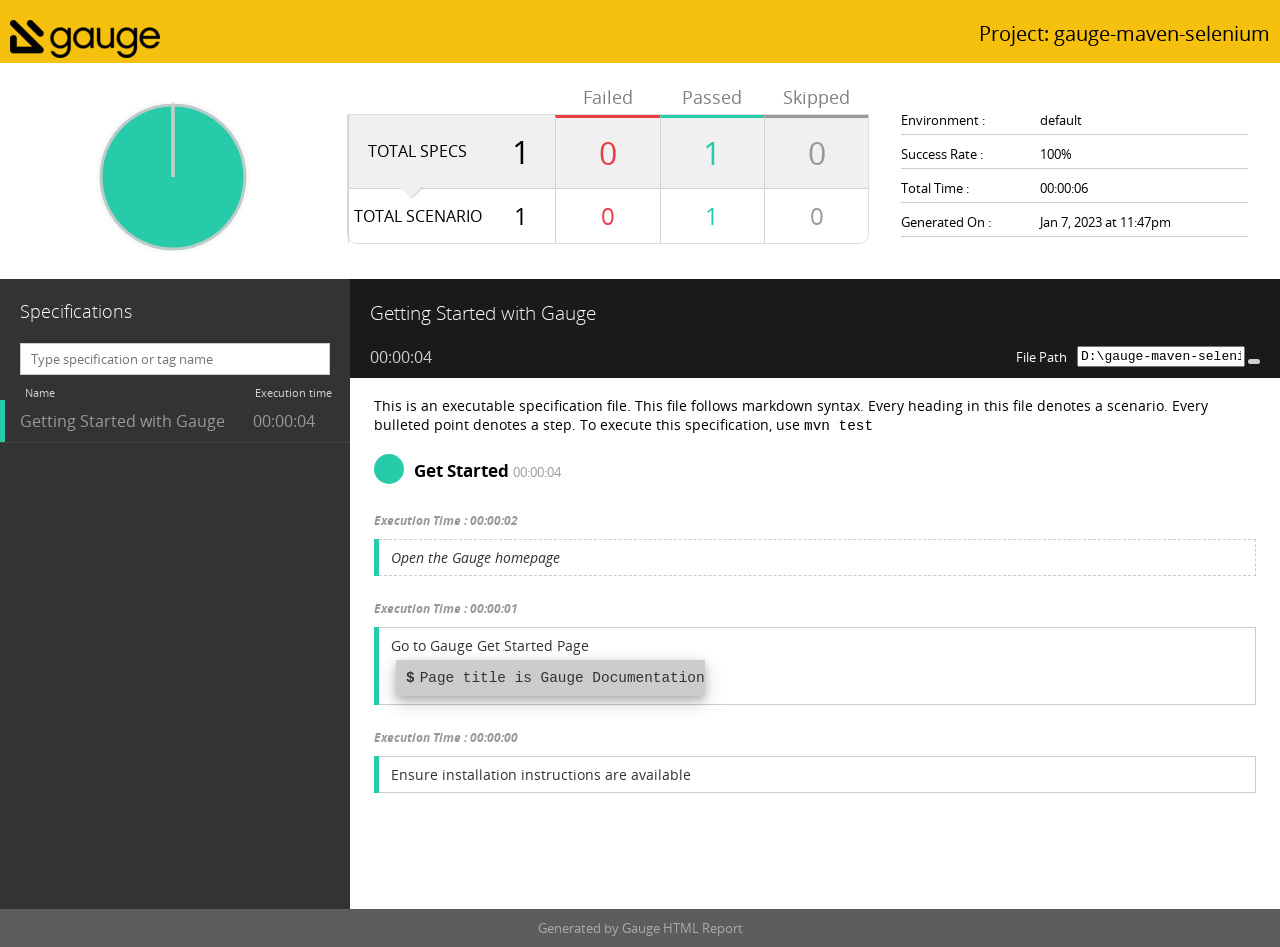
==== commit 85fbec45: "init" ====
--- a/reports/html-report/specs/example.html
+++ b/reports/html-report/specs/example.html
@@ -1,191 +1,225 @@
-<!doctype html>
-<html>
-<head>
-    <meta content="IE=9; IE=8; IE=7; IE=EDGE" http-equiv="X-UA-Compatible"/>
-    <meta charset="utf-8"/>
+
+	
+	
+  <!doctype html>
+  <html><head>
+    <meta http-equiv="X-UA-Compatible" content="IE=9; IE=8; IE=7; IE=EDGE" />
+    <meta charset="utf-8" />
     <title>Gauge Test Results</title>
-    <link href="../images/favicon.ico" rel="shortcut icon" type="image/x-icon">
-    <link href="../css/open-sans.css" rel="stylesheet" type="text/css">
-    <link href="../css/font-awesome.css" rel="stylesheet" type="text/css">
-    <link href="../css/normalize.css" rel="stylesheet" type="text/css"/>
-    <link href="../css/style.css" rel="stylesheet" type="text/css"/>
-</head>
-<body>
-<header class="top">
+    <link rel="shortcut icon" type="image/x-icon" href="../images/favicon.ico">
+    <link rel="stylesheet" type="text/css" href="../css/open-sans.css">
+    <link rel="stylesheet" type="text/css" href="../css/font-awesome.css">
+    <link rel="stylesheet" type="text/css" href="../css/normalize.css" />
+    <link rel="stylesheet" type="text/css" href="../css/style.css" />
+  </head>
+  <body>
+  <header class="top">
     <div class="header">
-        <div class="container">
-            <div class="logo">
-                <a href=".."><img alt="Report logo" src="../images/gaugeLogo.png"></a>
-            </div>
-            <h2 class="project">Project: gauge-maven-selenium</h2>
+      <div class="container">
+        <div class="logo">
+          <a href=".."><img src="../images/gaugeLogo.png" alt="Report logo"></a>
         </div>
-    </div>
-</header>
-<main class="main-container">
-    <div class="container">
-
-
-        <div class="report-overview">
-
-            <div class="report_chart">
-                <div class="chart">
-                    <svg data-results="0,1,0" data-total="1" id="pie-chart">
-                        <path class="status failed"/>
-                        <path class="shadow failed" data-status="failed"><title>Failed: 0/1</title></path>
-                        <path class="status passed"/>
-                        <path class="shadow passed" data-status="passed"><title>Passed: 1/1</title></path>
-                        <path class="status skipped"/>
-                        <path class="shadow skipped" data-status="skipped"><title>Skipped: 0/1</title></path>
-                    </svg>
-                </div>
-            </div>
-
-
-            <div class="report_test-results">
-                <div class="report_test-result specs">
-                    <div class="total-specs" title="Filter all specs"><span class="txt">Total specs</span><span
-                            class="value">1</span></div>
-                    <div class="fail spec-filter" data-status="failed" title="Filter failed specs"><span
-                            class="value">0</span></div>
-                    <div class="pass spec-filter" data-status="passed" title="Filter passed specs"><span
-                            class="value">1</span></div>
-                    <div class="skip spec-filter" data-status="skipped" title="Filter skipped specs"><span
-                            class="value">0</span></div>
-                </div>
-                <div class="report_test-result scenarios">
-                    <div class="total-scenarios"><span class="txt">Total scenario</span><span class="value">1</span>
-                    </div>
-                    <div class="fail scenario-stats" data-status="failed"><span class="value">0</span></div>
-                    <div class="pass scenario-stats" data-status="passed"><span class="value">1</span></div>
-                    <div class="skip scenario-stats" data-status="skipped"><span class="value">0</span></div>
-                </div>
-            </div>
-
-            <div class="report_details">
-
-                <ul>
-                    <li>
-                        <label>Environment </label>
-                        <span>default</span>
-                    </li>
-
-                    <li>
-                        <label>Success Rate </label>
-                        <span>100%</span>
-                    </li>
-                    <li>
-                        <label>Total Time </label>
-                        <span>00:00:17</span>
-                    </li>
-                    <li>
-                        <label>Generated On </label>
-                        <span>Jan 7, 2023 at 9:39pm</span>
-                    </li>
-                </ul>
-
-
-            </div>
+        <h2 class="project">Project: gauge-maven-selenium</h2>
+      </div>
+    </div>
+  </header>
+  <main class="main-container">
+  <div class="container">
+
+	
+  <div class="report-overview">
+   
+  <div class="report_chart">
+    <div class="chart">
+      <svg id="pie-chart" data-results="0,1,0" data-total="1">
+        <path class="status failed" />
+        <path class="shadow failed" data-status="failed"><title>Failed: 0/1</title></path>
+        <path class="status passed" />
+        <path class="shadow passed" data-status="passed"><title>Passed: 1/1</title></path>
+        <path class="status skipped" />
+        <path class="shadow skipped" data-status="skipped"><title>Skipped: 0/1</title></path>
+      </svg>
+    </div>
+  </div>
+
+   
+  <div class="report_test-results">
+    <div class="report_test-result specs">
+        <div class="total-specs" title="Filter all specs"><span class="txt">Total specs</span><span class="value">1</span></div>
+        <div class="fail spec-filter" data-status="failed" title="Filter failed specs"><span class="value">0</span></div>
+        <div class="pass spec-filter" data-status="passed" title="Filter passed specs"><span class="value">1</span></div>
+        <div class="skip spec-filter" data-status="skipped" title="Filter skipped specs"><span class="value">0</span></div>
+    </div>
+    <div class="report_test-result scenarios">
+        <div class="total-scenarios"><span class="txt">Total scenario</span><span class="value">1</span></div>
+        <div class="fail scenario-stats" data-status="failed"><span class="value">0</span></div>
+        <div class="pass scenario-stats" data-status="passed"><span class="value">1</span></div>
+        <div class="skip scenario-stats" data-status="skipped"><span class="value">0</span></div>
+    </div>
+  </div>
+
+    <div class="report_details">
+      
+  <ul>
+    <li>
+      <label>Environment </label>
+      <span>default</span>
+    </li>
+    
+    <li>
+      <label>Success Rate </label>
+      <span>100%</span>
+    </li>
+    <li>
+      <label>Total Time </label>
+      <span>00:00:06</span>
+    </li>
+    <li>
+      <label>Generated On </label>
+      <span>Jan 7, 2023 at 11:47pm</span>
+    </li>
+  </ul>
+
+      
+  
+
+      
+  
+  
+
+
+    </div>
+  </div>
+
+
+	
+
+	
+
+	
+		<div class="specifications">
+		
+  
+    <aside class="sidebar">
+      <h3 class="title">Specifications</h3>
+      <div class="searchbar">
+        <input id="searchSpecifications" placeholder="Type specification or tag name" type="text" />
+        <i class="fa fa-search"></i>
+      </div>
+      <div class="specs-sorting">
+        <div class="sort sort-specs-name" data-sort-by="specs-name"><span class="sort-icons"><i class="fa fa-caret-up"></i><i class="fa fa-caret-down"></i></span><span>Name</span></div>
+        <div class="sort sort-execution-time" data-sort-by="execution-time"><span class="sort-icons"><i class="fa fa-caret-up"></i><i class="fa fa-caret-down"></i></span><span>Execution time</span></div>
+      </div>
+      <div id="listOfSpecifications">
+        <ul id="scenarios" class="spec-list">
+        
+          <a href="example.html">
+             
+              <li class="passed spec-name">
+            
+              <span id="scenarioName" class="scenarioname">Getting Started with Gauge</span>
+              <span id="time" class="time">00:00:04</span>
+            </li>
+          </a>
+          
+        </ul>
+      </div>
+    </aside>
+  
+
+		
+  
+	
+  <div id="specificationContainer" class="details">
+    <header class="curr-spec">
+      <div class="spec-head-wrapper">
+        <h3 class="spec-head" title="D:\gauge-maven-selenium\specs\example.spec">Getting Started with Gauge</h3>
+        <div class="hidden report_test-results" alt="Scenarios" title="Scenarios">
+          <ul>
+            <li class="fail"><span class="value">0</span><span class="txt">Failed</span></li>
+            <li class="pass"><span class="value">1</span><span class="txt">Passed</span></li>
+            <li class="skip"><span class="value">0</span><span class="txt">Skipped</span></li>
+          </ul>
         </div>
-
-
-        <div class="specifications">
-
-
-            <aside class="sidebar">
-                <h3 class="title">Specifications</h3>
-                <div class="searchbar">
-                    <input id="searchSpecifications" placeholder="Type specification or tag name" type="text"/>
-                    <i class="fa fa-search"></i>
-                </div>
-                <div class="specs-sorting">
-                    <div class="sort sort-specs-name" data-sort-by="specs-name"><span class="sort-icons"><i
-                            class="fa fa-caret-up"></i><i class="fa fa-caret-down"></i></span><span>Name</span></div>
-                    <div class="sort sort-execution-time" data-sort-by="execution-time"><span class="sort-icons"><i
-                            class="fa fa-caret-up"></i><i
-                            class="fa fa-caret-down"></i></span><span>Execution time</span></div>
-                </div>
-                <div id="listOfSpecifications">
-                    <ul class="spec-list" id="scenarios">
-
-                        <a href="example.html">
-
-                            <li class="passed spec-name">
-
-                                <span class="scenarioname" id="scenarioName">Getting Started with Gauge</span>
-                                <span class="time" id="time">00:00:04</span>
-                            </li>
-                        </a>
-
-                    </ul>
-                </div>
-            </aside>
-
-
-            <div class="details" id="specificationContainer">
-                <header class="curr-spec">
-                    <div class="spec-head-wrapper">
-                        <h3 class="spec-head" title="D:\gauge-maven-selenium\specs\example.spec">Getting Started with
-                            Gauge</h3>
-                        <div alt="Scenarios" class="hidden report_test-results" title="Scenarios">
-                            <ul>
-                                <li class="fail"><span class="value">0</span><span class="txt">Failed</span></li>
-                                <li class="pass"><span class="value">1</span><span class="txt">Passed</span></li>
-                                <li class="skip"><span class="value">0</span><span class="txt">Skipped</span></li>
-                            </ul>
-                        </div>
-                    </div>
-                    <div class="spec-meta">
-                        <div class="spec-filename">
-                            <label for="specFileName">File Path</label>
-                            <input id="specFileName" readonly value="D:\gauge-maven-selenium\specs\example.spec"/>
-                            <button class="clipboard-btn" data-clipboard-target="#specFileName"
-                                    title="Copy to Clipboard">
-                                <i aria-hidden="true" class="fa fa-clipboard" title="Copy to Clipboard"></i>
-                            </button>
-                        </div>
-                        <span class="time">00:00:04</span>
-                    </div>
-
-
-                </header>
-                <div id="specItemsContainer">
-
-
-                    <div class="content">
+      </div>
+      <div class="spec-meta">
+        <div class="spec-filename">
+          <label for="specFileName">File Path</label>
+          <input id="specFileName" value="D:\gauge-maven-selenium\specs\example.spec" readonly/>
+          <button class="clipboard-btn" data-clipboard-target="#specFileName" title="Copy to Clipboard">
+              <i class="fa fa-clipboard" aria-hidden="true" title="Copy to Clipboard"></i>
+          </button>
+        </div>
+        <span class="time">00:00:04</span>
+      </div>
+
+	
+  
+
+	</header>
+	<div id="specItemsContainer">
+	
+    
+  
+
+    
+    
+    
+
+    <div class="content">
     
   
   <span><p>This is an executable specification file. This file follows markdown syntax. Every heading in this file denotes a scenario. Every bulleted point denotes a step.
 To execute this specification, use <code>mvn test</code></p>
 </span>
-
-
-                        <div class="scenario-container passed">
-
-
-                            <div class="scenario-head">
-                                <h3 class="head borderBottom">Get Started</h3>
-
-                                <span class="time">00:00:04</span>
-
-
-                            </div>
-
-
-                            <div class="context-step">
-
-
-                                <div class="step">
-
-
-                                    <h5 class="execution-time">
-                                        <span class="time">Execution Time : 00:00:02</span>
-                                    </h5>
-
-                                    <div class="step-info passed">
-
-                                        <ul>
-                                            <li class="step">
-                                                <div class="step-txt">
+  
+  
+
+  
+
+      
+        
+	
+  <div class="scenario-container passed">
+    
+
+	
+  <div class="scenario-head">
+    <h3 class="head borderBottom">Get Started</h3>
+    
+    <span class="time">00:00:04</span>
+
+	
+  
+
+	</div>
+  
+  
+
+  
+  
+
+  
+	
+
+  
+    <div class="context-step">
+      
+  
+    
+  
+  <div class="step">
+  
+  
+    <h5 class="execution-time">
+      <span class="time">Execution Time : 00:00:02</span>
+    </h5>
+  
+  <div class="step-info passed">
+  
+  <ul>
+    <li class="step">
+      <div class="step-txt">
 
 
   
@@ -203,32 +237,54 @@
       <span>
         Open the Gauge homepage
       </span>
-
-
-                                                </div>
-
-
-                                            </li>
-                                        </ul>
-                                    </div>
-                                </div>
-
-
-                            </div>
-
-
-                            <div class="step">
-
-
-                                <h5 class="execution-time">
-                                    <span class="time">Execution Time : 00:00:02</span>
-                                </h5>
-
-                                <div class="step-info passed">
-
-                                    <ul>
-                                        <li class="step">
-                                            <div class="step-txt">
+    
+  
+  </div>
+
+  
+    
+    
+  
+
+    
+    
+  
+
+  
+  
+  
+  
+
+  
+  
+
+  
+	</li></ul></div></div>
+  
+    
+  
+
+  
+
+    </div>
+  
+  
+    
+  
+    
+  
+  <div class="step">
+  
+  
+    <h5 class="execution-time">
+      <span class="time">Execution Time : 00:00:01</span>
+    </h5>
+  
+  <div class="step-info passed">
+  
+  <ul>
+    <li class="step">
+      <div class="step-txt">
 
 
   
@@ -246,38 +302,60 @@
       <span>
         Go to Gauge Get Started Page
       </span>
-
-
-                                            </div>
-
-
-                                            <div class="message-container">
-                                                <i aria-hidden="true" class="fa fa-minus-square"></i>
-                                                <div class="messages">
-                                                    <div class="step-message"><p>Page title is Gauge Documentation</p>
-                                                    </div>
-                                                </div>
-                                            </div>
-
-
-                                        </li>
-                                    </ul>
-                                </div>
-                            </div>
-
-
-                            <div class="step">
-
-
-                                <h5 class="execution-time">
-                                    <span class="time">Execution Time : 00:00:00</span>
-                                </h5>
-
-                                <div class="step-info passed">
-
-                                    <ul>
-                                        <li class="step">
-                                            <div class="step-txt">
+    
+  
+  </div>
+
+  
+    
+    
+  
+    <div class="message-container">
+      <i class="fa fa-minus-square" aria-hidden="true"></i>
+      <div class="messages">
+        <div class="step-message"><p>Page title is Gauge Documentation</p>
+ </div>
+      </div>
+    </div>
+  
+
+    
+    
+  
+
+  
+  
+  
+  
+
+  
+  
+
+  
+	</li></ul></div></div>
+  
+    
+  
+
+  
+
+  
+    
+  
+    
+  
+  <div class="step">
+  
+  
+    <h5 class="execution-time">
+      <span class="time">Execution Time : 00:00:00</span>
+    </h5>
+  
+  <div class="step-info passed">
+  
+  <ul>
+    <li class="step">
+      <div class="step-txt">
 
 
   
@@ -295,50 +373,85 @@
       <span>
         Ensure installation instructions are available
       </span>
-
-
-                                            </div>
-
-
-                                        </li>
-                                    </ul>
-                                </div>
-                            </div>
-
-
-                        </div>
-
-
-                    </div>
-                </div>
-
-
-            </div>
-
-
-        </div>
-
-
-    </div>
-</main>
-
-<footer class="footer">
+    
+  
+  </div>
+
+  
+    
+    
+  
+
+    
+    
+  
+
+  
+  
+  
+  
+
+  
+  
+
+  
+	</li></ul></div></div>
+  
+    
+  
+
+  
+
+  
+  
+
+  
+  
+
+  
+  
+
+  
+	
+	</div>
+
+      
+
+    </div>
+    </div>
+
+    
+  
+
+    
+    
+    
+    </div>
+  
+
+		</div>
+	
+
+ 	</div>
+	</main>
+	
+  <footer class="footer">
     <div class="container">
-        <p>Generated by Gauge HTML Report</p>
-    </div>
-</footer>
-
-
-<script type="text/javascript">
-  var loadingImage = "../images/loading.gif";
-  var closeButton = "../images/close.gif";
-</script>
-<script src="../js/lightbox.js"></script>
-<script src="../js/jquery-3.1.0.min.js" type="text/javascript"></script>
-<script src="../js/auto-complete.min.js" type="text/javascript"></script>
-<script src="../js/clipboard.min.js" type="text/javascript"></script>
-<script src="../js/search_index.js" type="text/javascript"></script>
-<script src="../js/main.js" type="text/javascript"></script>
-</body>
-</html>
-
+      <p>Generated by Gauge HTML Report</p>
+    </div>
+  </footer>
+
+	
+    <script type="text/javascript">
+      var loadingImage = "../images/loading.gif";
+      var closeButton = "../images/close.gif";
+    </script>
+    <script src="../js/lightbox.js"></script>
+    <script src="../js/jquery-3.1.0.min.js" type="text/javascript"></script>
+    <script src="../js/auto-complete.min.js" type="text/javascript"></script>
+    <script src="../js/clipboard.min.js" type="text/javascript"></script>
+    <script src="../js/search_index.js" type="text/javascript"></script>
+    <script src="../js/main.js" type="text/javascript"></script>
+    </body>
+  </html>
+
--- a/reports/html-report/css/open-sans.css
+++ b/reports/html-report/css/open-sans.css
@@ -4,9 +4,7 @@
   src: url("../fonts/open-sans/Light/OpenSans-Light.eot?v=1.1.0");
   src: url("../fonts/open-sans/Light/OpenSans-Light.eot?#iefix&v=1.1.0") format("embedded-opentype"), url("../fonts/open-sans/Light/OpenSans-Light.woff2?v=1.1.0") format("woff2"), url("../fonts/open-sans/Light/OpenSans-Light.woff?v=1.1.0") format("woff"), url("../fonts/open-sans/Light/OpenSans-Light.ttf?v=1.1.0") format("truetype"), url("../fonts/open-sans/Light/OpenSans-Light.svg?v=1.1.0#Light") format("svg");
   font-weight: 300;
-  font-style: normal;
-}
-
+  font-style: normal; }
 /* END Light */
 /* BEGIN Regular */
 @font-face {
@@ -14,9 +12,7 @@
   src: url("../fonts/open-sans/Regular/OpenSans-Regular.eot?v=1.1.0");
   src: url("../fonts/open-sans/Regular/OpenSans-Regular.eot?#iefix&v=1.1.0") format("embedded-opentype"), url("../fonts/open-sans/Regular/OpenSans-Regular.woff2?v=1.1.0") format("woff2"), url("../fonts/open-sans/Regular/OpenSans-Regular.woff?v=1.1.0") format("woff"), url("../fonts/open-sans/Regular/OpenSans-Regular.ttf?v=1.1.0") format("truetype"), url("../fonts/open-sans/Regular/OpenSans-Regular.svg?v=1.1.0#Regular") format("svg");
   font-weight: normal;
-  font-style: normal;
-}
-
+  font-style: normal; }
 /* END Regular */
 /* BEGIN Italic */
 @font-face {
@@ -24,9 +20,7 @@
   src: url("../fonts/open-sans/Italic/OpenSans-Italic.eot?v=1.1.0");
   src: url("../fonts/open-sans/Italic/OpenSans-Italic.eot?#iefix&v=1.1.0") format("embedded-opentype"), url("../fonts/open-sans/Italic/OpenSans-Italic.woff2?v=1.1.0") format("woff2"), url("../fonts/open-sans/Italic/OpenSans-Italic.woff?v=1.1.0") format("woff"), url("../fonts/open-sans/Italic/OpenSans-Italic.ttf?v=1.1.0") format("truetype"), url("../fonts/open-sans/Italic/OpenSans-Italic.svg?v=1.1.0#Italic") format("svg");
   font-weight: normal;
-  font-style: italic;
-}
-
+  font-style: italic; }
 /* END Italic */
 /* BEGIN Bold */
 @font-face {
@@ -34,9 +28,7 @@
   src: url("../fonts/open-sans/Bold/OpenSans-Bold.eot?v=1.1.0");
   src: url("../fonts/open-sans/Bold/OpenSans-Bold.eot?#iefix&v=1.1.0") format("embedded-opentype"), url("../fonts/open-sans/Bold/OpenSans-Bold.woff2?v=1.1.0") format("woff2"), url("../fonts/open-sans/Bold/OpenSans-Bold.woff?v=1.1.0") format("woff"), url("../fonts/open-sans/Bold/OpenSans-Bold.ttf?v=1.1.0") format("truetype"), url("../fonts/open-sans/Bold/OpenSans-Bold.svg?v=1.1.0#Bold") format("svg");
   font-weight: bold;
-  font-style: normal;
-}
-
+  font-style: normal; }
 /* END Bold */
 /* BEGIN Bold Italic */
 @font-face {
@@ -44,7 +36,5 @@
   src: url("../fonts/open-sans/BoldItalic/OpenSans-BoldItalic.eot?v=1.1.0");
   src: url("../fonts/open-sans/BoldItalic/OpenSans-BoldItalic.eot?#iefix&v=1.1.0") format("embedded-opentype"), url("../fonts/open-sans/BoldItalic/OpenSans-BoldItalic.woff2?v=1.1.0") format("woff2"), url("../fonts/open-sans/BoldItalic/OpenSans-BoldItalic.woff?v=1.1.0") format("woff"), url("../fonts/open-sans/BoldItalic/OpenSans-BoldItalic.ttf?v=1.1.0") format("truetype"), url("../fonts/open-sans/BoldItalic/OpenSans-BoldItalic.svg?v=1.1.0#BoldItalic") format("svg");
   font-weight: bold;
-  font-style: italic;
-}
-
+  font-style: italic; }
 /* END Bold Italic */
--- a/reports/html-report/css/style.css
+++ b/reports/html-report/css/style.css
@@ -3,748 +3,744 @@
  *  Licensed under the Apache License, Version 2.0
  *  See LICENSE in the project root for license information.
  *----------------------------------------------------------------*/
-
+ 
 * {
-  box-sizing: border-box;
+    box-sizing: border-box;
 }
 
 :root {
-  --fail-color: #e73e48;
-  --pass-color: #27caa9;
-  --skip-color: #999999
+    --fail-color: #e73e48;
+    --pass-color: #27caa9;
+    --skip-color: #999999
 }
 
 body {
-  font-family: 'Open Sans', sans-serif;
-  font-size: 16px;
-  font-weight: 400;
-  margin: 0;
-  padding: 0;
-  outline: 0;
-  background: #5d5d5d;
+    font-family: 'Open Sans', sans-serif;
+    font-size: 16px;
+    font-weight: 400;
+    margin: 0;
+    padding: 0;
+    outline: 0;
+    background: #5d5d5d;
 }
 
 p {
-  margin: 10px 0;
+    margin: 10px 0;
 }
 
 blockquote {
-  font-style: italic;
-  border-left: 0.25rem solid #333;
-  margin-left: 0;
-  padding-left: 1rem;
+	font-style: italic;
+	border-left: 0.25rem solid #333;
+	margin-left: 0;
+	padding-left: 1rem;
 }
 
 .container {
-  margin: 0 auto;
-  background: #fff;
-  padding-top: 1rem;
+    margin: 0 auto;
+    background: #fff;
+    padding-top: 1rem;
 }
 
 .container:after {
-  content: "";
-  display: table;
-  clear: both;
+    content: "";
+    display: table;
+    clear: both;
 }
 
 header.top {
-  background: #f5c10e;
+    background: #f5c10e;
 }
 
 header.top:after {
-  content: "";
-  display: table;
-  clear: both;
+    content: "";
+    display: table;
+    clear: both;
 }
 
 header.top .container {
-  background: inherit;
+    background: inherit;
 }
 
 header.top .container {
-  padding-top: 10px;
-  display: flex;
-  flex-direction: column;
+    padding-top: 10px;
+    display: flex;
+    flex-direction: column;
 }
 
 header.top .logo {
-  float: none;
-  margin: 10px 10px 0 10px;
+    float: none;
+    margin: 10px 10px 0 10px;
 }
 
 header.top .project {
-  float: none;
-  margin: 0 10px 10px 10px;
-  text-align: left;
-  font-size: 1rem;
-  font-weight: 400;
+    float: none;
+    margin: 0 10px 10px 10px;
+    text-align: left;
+    font-size: 1rem;
+    font-weight: 400;
 }
 
 .value {
-  text-align: left;
-  font-size: 2rem;
+    text-align: left;
+    font-size: 2rem;
 }
 
 .report-overview {
-  display: -webkit-box;
-  display: -webkit-flex;
-  display: -ms-flexbox;
-  display: flex;
-  -webkit-box-align: center;
-  -webkit-align-items: center;
-  -ms-flex-align: center;
-  align-items: center;
-  flex-direction: column;
+    display: -webkit-box;
+    display: -webkit-flex;
+    display: -ms-flexbox;
+    display: flex;
+    -webkit-box-align: center;
+    -webkit-align-items: center;
+    -ms-flex-align: center;
+    align-items: center;
+    flex-direction: column;
 }
 
 .report-overview:after {
-  content: "";
-  display: table;
-  clear: both;
+    content: "";
+    display: table;
+    clear: both;
 }
 
 .report-overview > div {
-  flex: 1;
-}
-
+    flex: 1;
+}
 .report-overview .report_test-results {
-  flex: 1.5;
+    flex: 1.5;
 }
 
 .report_chart {
-  display: -webkit-box;
-  display: -webkit-flex;
-  display: -ms-flexbox;
-  display: flex;
-  -webkit-box-align: center;
-  -webkit-align-items: center;
-  -ms-flex-align: center;
-  align-items: center;
-  flex-direction: column;
-  width: 100%;
+    display: -webkit-box;
+    display: -webkit-flex;
+    display: -ms-flexbox;
+    display: flex;
+    -webkit-box-align: center;
+    -webkit-align-items: center;
+    -ms-flex-align: center;
+    align-items: center;
+    flex-direction: column;
+    width: 100%;
 }
 
 .report_chart > div {
-  float: none;
+    float: none;
 }
 
 .report_chart .chart {
-  width: 100%;
-  padding-left: 0;
-  text-align: center;
-  display: none;
-}
-
-.report_test-result.scenarios .total-specs .value, .report_test-result.scenarios .value {
-  font-size: 1.5rem;
-  text-align: center;
+    width: 100%;
+    padding-left: 0;
+    text-align: center;
+    display: none;
+}
+
+.report_test-result.scenarios .total-specs .value,  .report_test-result.scenarios .value {
+    font-size: 1.5rem;
+    text-align: center;
 }
 
 .report_test-result .total-specs span,
 .report_test-results ul,
 .report_test-results .value {
-  text-align: center;
-  display: block;
+    text-align: center;
+    display: block;
 }
 
 .txt {
-  text-align: right;
-  text-transform: uppercase;
-  display: block;
+    text-align: right;
+    text-transform: uppercase;
+    display: block;
 }
 
 .report_test-results {
-  width: 100%;
-  position: relative;
+    width: 100%;
+    position: relative;
 }
 
 .report_test-results ul {
-  list-style-type: none;
-  margin: 0;
-  padding: 0;
-}
-
-.report-overview .report_test-results ul li {
-  padding: 0.75rem;
-  margin: 1rem 0.25rem;
+    list-style-type: none;
+    margin: 0;
+    padding: 0;
+}
+
+.report-overview .report_test-results ul li{
+    padding: 0.75rem;
+    margin: 1rem 0.25rem;
 }
 
 .report-overview .report_test-results ul li,
 .report_test-result .total-specs {
-  display: inline-block;
-  cursor: pointer;
-  /*background-color: #f9f9f9;*/
-  transition: background-color 0.75s;
+    display: inline-block;
+    cursor: pointer;
+    /*background-color: #f9f9f9;*/
+    transition: background-color 0.75s;
 }
 
 .report_details {
-  width: 100%;
-  margin: 10px 0 0 0;
-  padding: 10px;
+    width: 100%;
+    margin: 10px 0 0 0;
+    padding: 10px;
 }
 
 .report_details ul {
-  list-style-type: none;
-  margin: 0;
-  padding: 0;
-  display: flex;
-  flex-direction: column;
+    list-style-type: none;
+    margin: 0;
+    padding: 0;
+    display: flex;
+    flex-direction: column;
 }
 
 .report_details ul > li {
-  display: flex;
-  flex-direction: row;
+    display: flex;
+    flex-direction: row;
 }
 
 .report_details .suite_messages {
-  overflow-y: scroll;
-  max-height: 100px;
-  background-color: #ccc;
-  font-family: Courier New;
+    overflow-y: scroll;
+    max-height: 100px;
+    background-color: #ccc;
+    font-family:  Courier New;
 }
 
 .report_details .suite_messages .message_separator {
-  text-align: center;
+    text-align: center;
 }
 
 .report_details .suite_messages .step-message {
-  padding: 0px 0px 0px 10px;
+    padding: 0px 0px 0px 10px;
 }
 
 .report_details .suite_messages .step-message p:before {
-  content: "$";
-  padding-right: 5px;
-  font-weight: bold;
+    content: "$";
+    padding-right: 5px;
+    font-weight: bold;
 }
 
 .report_details .suite_screenshots {
-  overflow-y: scroll;
-  max-height: 100px;
-  background-color: #ccc;
+    overflow-y: scroll;
+    max-height: 100px;
+    background-color:#ccc;
 }
 
 .report_details label, .report_details span {
-  margin-bottom: 10px;
-  font-size: 0.8rem;
+    margin-bottom: 10px;
+    font-size: 0.8rem;
 }
 
 .report_details label {
-  clear: both;
-  text-align: right;
-  padding-right: 10px;
-  width: 50%;
+    clear: both;
+    text-align: right;
+    padding-right: 10px;
+    width: 50%;
 }
 
 .report_details label:after {
-  content: ":";
+    content: ":";
 }
 
 .report_details span {
-  position: relative;
-  margin-left: 0;
-  text-align: left;
-  flex-grow: 1;
+    position: relative;
+    margin-left: 0;
+    text-align: left;
+    flex-grow: 1;
 }
 
 .report_details span,
 .report_details label {
-  padding-bottom: 5px;
-  border-bottom: 1px solid #cccccc;
+    padding-bottom: 5px;
+    border-bottom: 1px solid #cccccc;
 }
 
 .fail .value {
-  color: var(--fail-color);
+    color: var(--fail-color);
 }
 
 .pass .value {
-  color: var(--pass-color);
+    color: var(--pass-color);
 }
 
 .skip .value {
-  color: var(--skip-color);
+    color: var(--skip-color);
 }
 
 .specifications {
-  background: #f5f5f5;
-  display: -webkit-box;
-  display: -webkit-flex;
-  display: -ms-flexbox;
-  display: flex;
-  flex-direction: column;
+    background: #f5f5f5;
+    display: -webkit-box;
+    display: -webkit-flex;
+    display: -ms-flexbox;
+    display: flex;
+    flex-direction: column;
 }
 
 .specifications:after {
-  content: "";
-  display: table;
-  clear: both;
+    content: "";
+    display: table;
+    clear: both;
 }
 
 .specifications .sidebar {
-  background: #333333;
-  color: #fff;
-  width: 100%;
+    background: #333333;
+    color: #fff;
+    width: 100%;
 }
 
 #listOfSpecifications {
-  max-height: 8rem;
-  overflow: scroll;
-  overflow-x: hidden;
+    max-height: 8rem;
+    overflow: scroll;
+    overflow-x: hidden;
 }
 
 .specifications .title {
-  font-weight: 300;
-  font-size: 1.125rem;
-  margin: 20px 20px 10px;
-  color: #fff;
-  display: none;
+    font-weight: 300;
+    font-size: 1.125rem;
+    margin: 20px 20px 10px;
+    color: #fff;
+    display: none;
 }
 
 .specifications .searchbar {
-  position: relative;
-  padding: 10px 20px;
+    position: relative;
+    padding: 10px 20px;
 }
 
 .specifications .searchbar input[type=text] {
-  width: 100%;
-  display: block;
-  line-height: 30px;
-  padding: 0 40px 0 10px;
-  font-size: 0.8rem;
-  color: #333333;
+    width: 100%;
+    display: block;
+    line-height: 30px;
+    padding: 0 40px 0 10px;
+    font-size: 0.8rem;
+    color: #333333;
 }
 
 .specifications .searchbar .fa {
-  position: absolute;
-  color: #cccccc;
-  right: 30px;
-  top: 20px;
-}
-
+    position: absolute;
+    color: #cccccc;
+    right: 30px;
+    top: 20px;
+}
 .spec-screenshot-container {
-  max-width: 16.66%;
-  max-height: 16.66%;
-}
-
+    max-width: 16.66%;
+    max-height: 16.66%;
+}
 .spec-list {
-  list-style-type: none;
-  margin: 0;
-  padding: 0;
+    list-style-type: none;
+    margin: 0;
+    padding: 0;
 }
 
 .spec-list li {
-  width: 100%;
-  padding: 10px 20px;
-  border-bottom: 1px solid #444;
-  color: #999999;
-  position: relative;
-  -webkit-transition: all 0.3s ease;
-  transition: all 0.3s ease;
-  background: transparent;
-  cursor: pointer;
+    width: 100%;
+    padding: 10px 20px;
+    border-bottom: 1px solid #444;
+    color: #999999;
+    position: relative;
+    -webkit-transition: all 0.3s ease;
+    transition: all 0.3s ease;
+    background: transparent;
+    cursor: pointer;
 }
 
 .spec-list li:after {
-  content: "";
-  display: table;
-  clear: both;
+    content: "";
+    display: table;
+    clear: both;
 }
 
 .spec-list li .scenarioname {
-  float: left;
-  width: 75%;
-  padding-right: 0.5rem;
-  overflow: hidden;
-  text-overflow: ellipsis;
+    float: left;
+    width: 75%;
+    padding-right: 0.5rem;
+    overflow: hidden;
+    text-overflow: ellipsis;
 }
 
 .spec-list li .scenarioname:hover {
-  overflow-wrap: break-word;
-  overflow: visible;
+    overflow-wrap: break-word;
+    overflow: visible;
 }
 
 .spec-list li .time {
-  width: 25%;
-  float: right;
+    width: 25%;
+    float: right;
 }
 
 .spec-list li.selected, .spec-list li:hover {
-  background: #1a1a1a;
-  color: #fff;
-  -webkit-transition: all 0.3s ease;
-  transition: all 0.3s ease;
+    background: #1a1a1a;
+    color: #fff;
+    -webkit-transition: all 0.3s ease;
+    transition: all 0.3s ease;
 }
 
 .spec-list li.passed:before {
-  content: "";
-  width: 5px;
-  height: 100%;
-  background: #27caa9;
-  position: absolute;
-  left: 0;
-  top: 0;
+    content: "";
+    width: 5px;
+    height: 100%;
+    background: #27caa9;
+    position: absolute;
+    left: 0;
+    top: 0;
 }
 
 .spec-list li.failed:before {
-  content: "";
-  width: 5px;
-  height: 100%;
-  background: #e73e48;
-  position: absolute;
-  left: 0;
-  top: 0;
+    content: "";
+    width: 5px;
+    height: 100%;
+    background: #e73e48;
+    position: absolute;
+    left: 0;
+    top: 0;
 }
 
 .spec-list li.skipped:before {
-  content: "";
-  width: 5px;
-  height: 100%;
-  background: #cccccc;
-  position: absolute;
-  left: 0;
-  top: 0;
+    content: "";
+    width: 5px;
+    height: 100%;
+    background: #cccccc;
+    position: absolute;
+    left: 0;
+    top: 0;
 }
 
 .spec-list li.errored:before {
-  content: "";
-  width: 5px;
-  height: 100%;
-  background: #f00;
-  position: absolute;
-  left: 0;
-  top: 0;
+    content: "";
+    width: 5px;
+    height: 100%;
+    background: #f00;
+    position: absolute;
+    left: 0;
+    top: 0;
 }
 
 .spec-list li.selected:before {
-  content: "";
-  width: 10px;
-  -webkit-transition: all 0.2s ease;
-  transition: all 0.2s ease;
+    content: "";
+    width: 10px;
+    -webkit-transition: all 0.2s ease;
+    transition: all 0.2s ease;
 }
 
 #specificationContainer {
-  border-top: 0.25rem solid #cccccc;
+    border-top: 0.25rem solid #cccccc;
 }
 
 .details {
-  -webkit-flex-grow: 1;
-  -moz-flex-grow: 1;
-  flex-grow: 1;
-  padding: 0 0px 50px 0;
-  background-color: #ffffff;
+    -webkit-flex-grow: 1;
+    -moz-flex-grow: 1;
+    flex-grow: 1;
+    padding: 0 0px 50px 0;
+    background-color: #ffffff;
 }
 
 .details:after {
-  content: "";
-  display: table;
-  clear: both;
+    content: "";
+    display: table;
+    clear: both;
 }
 
 .details .content {
-  padding: 0.5rem;
-  background: #fff;
-  font-size: 0.9rem;
+    padding: 0.5rem;
+    background: #fff;
+    font-size: 0.9rem;
 }
 
 .details .content:after {
-  content: "";
-  display: table;
-  clear: both;
+    content: "";
+    display: table;
+    clear: both;
 }
 
 .details table {
-  border-collapse: collapse;
-  border: 1px solid #cccccc;
-  border-bottom: 0;
-  border-right: 0;
-  min-width: 25%;
+    border-collapse: collapse;
+    border: 1px solid #cccccc;
+    border-bottom: 0;
+    border-right: 0;
+    min-width: 25%;
 }
 
 .details table td, .details table th {
-  border-bottom: 1px solid #cccccc;
-  border-right: 1px solid #cccccc;
-  padding: 10px;
+    border-bottom: 1px solid #cccccc;
+    border-right: 1px solid #cccccc;
+    padding: 10px;
 }
 
 .details table th {
-  background: #cccccc;
+    background: #cccccc;
 }
 
 .details .data-table {
-  border-collapse: collapse;
-  border: 1px solid #cccccc;
-  border-bottom: 0;
-  border-right: 0;
-  margin-bottom: 1.75rem;
+    border-collapse: collapse;
+    border: 1px solid #cccccc;
+    border-bottom: 0;
+    border-right: 0;
+    margin-bottom: 1.75rem;
 }
 
 .details .data-table td {
-  color: #000000;
-  border-bottom: none;
-  border-right: none;
-  padding: 0.5rem 1rem;
-  cursor: pointer;
-  opacity: 0.75;
+    color: #000000;
+    border-bottom: none;
+    border-right: none;
+    padding: 0.5rem 1rem;
+    cursor: pointer;
+    opacity: 0.75;
 }
 
 .data-table tr.passed td {
-  background-color: #27CAA9;
+    background-color: #27CAA9;
 }
 
 .data-table tr.failed td {
-  background-color: #E73E48;
-  color: #ffffff;
+    background-color: #E73E48;
+    color: #ffffff;
 }
 
 .data-table tr.skipped td {
-  background-color: #999999;
-  color: #000000;
+    background-color: #999999;
+    color: #000000;
 }
 
 .data-table tr.selected td {
-  opacity: 1;
+    opacity: 1;
 }
 
 .data-table tr.selected td:first-child {
-  border-left: 4px solid #0085C9;
+    border-left: 4px solid #0085C9;
 }
 
 .data-table tr:hover td {
-  opacity: 0.9;
+    opacity: 0.9;
 }
 
 .curr-spec {
-  padding: 10px 20px;
-  color: #fff;
-  background: #1a1a1a;
+    padding: 10px 20px;
+    color: #fff;
+    background: #1a1a1a;
 }
 
 .curr-spec:after {
-  content: "";
-  display: table;
-  clear: both;
+    content: "";
+    display: table;
+    clear: both;
 }
 
 .curr-spec .spec-head {
-  margin: 10px 20px 10px 0;
-  font-weight: 300;
-  font-size: 1.5rem;
+    margin: 10px 20px 10px 0;
+    font-weight: 300;
+    font-size: 1.5rem;
 }
 
 .curr-spec .time {
-  font-size: 1rem;
-  margin-top: 20px;
-  color: #cccccc;
-  float: left;
+    font-size: 1rem;
+    margin-top: 20px;
+    color: #cccccc;
+    float: left;
 }
 
 .curr-spec .tags {
-  clear: both;
-  color: #cccccc;
+    clear: both;
+    color: #cccccc;
 }
 
 .curr-spec .tags strong {
-  color: #fff;
-  font-size: 0.8rem;
+    color: #fff;
+    font-size: 0.8rem;
 }
 
 /* TODO: remove class curr-spec */
 .curr-spec .tags span:last-child:after {
-  content: "";
+    content: "";
 }
 
 /* TODO: remove class curr-spec */
 .curr-spec .tags span:after {
-  content: ",";
+    content: ",";
 }
 
 .curr-spec p {
-  margin: 0 0 10px 0;
+    margin: 0 0 10px 0;
 }
 
 .scenario-container {
-  background: #fff;
-  margin: 20px 0;
-  position: relative;
-  padding-bottom: 1px;
+    background: #fff;
+    margin: 20px 0;
+    position: relative;
+    padding-bottom: 1px;
 }
 
 .scenario-container.passed:before {
-  content: "";
-  width: 30px;
-  height: 30px;
-  border-radius: 50%;
-  background: #27caa9;
-  display: block;
-  position: absolute;
+    content: "";
+    width: 30px;
+    height: 30px;
+    border-radius: 50%;
+    background: #27caa9;
+    display: block;
+    position: absolute;
 }
 
 .scenario-container.failed:before {
-  content: "";
-  width: 30px;
-  height: 30px;
-  border-radius: 50%;
-  background: #e73e48;
-  display: block;
-  position: absolute;
+    content: "";
+    width: 30px;
+    height: 30px;
+    border-radius: 50%;
+    background: #e73e48;
+    display: block;
+    position: absolute;
 }
 
 .scenario-container.skipped:before {
-  content: "";
-  width: 30px;
-  height: 30px;
-  border-radius: 50%;
-  background: #a1a1a1;
-  display: block;
-  position: absolute;
+    content: "";
+    width: 30px;
+    height: 30px;
+    border-radius: 50%;
+    background: #a1a1a1;
+    display: block;
+    position: absolute;
 }
 
 .scenario-container .passed {
-  position: relative;
+    position: relative;
 }
 
 .scenario-container .passed:before {
-  content: "";
-  width: 5px;
-  height: 100%;
-  background: #27caa9;
-  position: absolute;
-  left: 0;
-  top: 0;
+    content: "";
+    width: 5px;
+    height: 100%;
+    background: #27caa9;
+    position: absolute;
+    left: 0;
+    top: 0;
 }
 
 .scenario-container .passed ul {
-  list-style-type: none;
-  margin: 0;
-  padding: 0;
+    list-style-type: none;
+    margin: 0;
+    padding: 0;
 }
 
 .scenario-container .failed {
-  position: relative;
+    position: relative;
 }
 
 .scenario-container .failed:before {
-  content: "";
-  width: 5px;
-  height: 100%;
-  background: #e73e48;
-  position: absolute;
-  left: 0;
-  top: 0;
+    content: "";
+    width: 5px;
+    height: 100%;
+    background: #e73e48;
+    position: absolute;
+    left: 0;
+    top: 0;
 }
 
 .scenario-container .not-executed {
-  border-left: 5px solid #a1a1a1;
-  margin-top: 20px;
+    border-left: 5px solid #a1a1a1;
+    margin-top: 20px;
 }
 
 .scenario-container .not-executed .step {
-  color: #a1a1a1;
+    color: #a1a1a1;
 }
 
 .scenario-head {
-  margin-left: 40px;
-  margin-bottom: 20px;
+    margin-left: 40px;
+    margin-bottom: 20px;
 }
 
 .scenario-head .head {
-  margin: 5px 0 10px 0;
-  display: inline-block;
+    margin: 5px 0 10px 0;
+    display: inline-block;
 }
 
 .scenario-head .time {
-  display: inline-block;
-  font-size: 0.8rem;
-  color: #999999;
+    display: inline-block;
+    font-size: 0.8rem;
+    color: #999999;
 }
 
 .scenario-head .tags {
-  margin: 0 0 10px 0;
+    margin: 0 0 10px 0;
 }
 
 .scenario-retry-count {
-  padding: 5px;
-  background-color: yellow
+    padding: 5px;
+    background-color: yellow
 }
 
 .step {
-  list-style-type: none;
-  margin: 0;
-  padding: 0;
-  color: #333333;
+    list-style-type: none;
+    margin: 0;
+    padding: 0;
+    color: #333333;
 }
 
 .step ul {
-  list-style-type: none;
-  margin: 0;
-  padding: 0;
+    list-style-type: none;
+    margin: 0;
+    padding: 0;
 }
 
 .step li {
-  padding: 0.5rem;
-  border: 1px solid #cccccc;
-  margin-bottom: 10px;
+    padding: 0.5rem;
+    border: 1px solid #cccccc;
+    margin-bottom: 10px;
 }
 
 .step li:last-child {
-  margin-bottom: 0;
-}
-
+    margin-bottom: 0;
+}
 .step li:first-child {
-  margin-top: 10px;
+    margin-top: 10px;
 }
 
 .step li.pass {
-  border-left: 5px solid #27caa9;
+    border-left: 5px solid #27caa9;
 }
 
 .step li.fail {
-  border-left: 5px solid #e73e48;
+    border-left: 5px solid #e73e48;
 }
 
 .step li.skip {
-  border-left: 5px solid #cccccc;
+    border-left: 5px solid #cccccc;
 }
 
 .step.context li {
-  border: 1px dashed #cccccc;
+    border: 1px dashed #cccccc;
 }
 
 #specificationContainer h2 {
-  margin-bottom: 10px;
+    margin-bottom: 10px;
 }
 
 .errored {
-  background-color: #ffda8b;
+    background-color: #ffda8b;
 }
 
 .context-step li {
-  font-style: italic;
-  border: 1px dashed #cccccc;
+    font-style: italic;
+    border: 1px dashed #cccccc;
 }
 
 input[type='text'] {
-  background-color: #fff;
-  border: 1px solid #ccc;
-  padding: 5px;
+    background-color: #fff;
+    border: 1px solid #ccc;
+    padding: 5px;
 }
 
 input[type='text']:focus {
-  box-shadow: 0 0 0px rgba(0, 0, 0, 0.5) inset;
-  background-color: white !important;
+    box-shadow: 0 0 0px rgba(0, 0, 0, 0.5) inset;
+    background-color: white !important;
 }
 
 .congratulations, .spec-click {
-  font-size: 1.5rem;
-  text-align: center;
-  display: block;
-  padding-top: 50px;
+    font-size: 1.5rem;
+    text-align: center;
+    display: block;
+    padding-top: 50px;
 }
 
 .congratulations .green {
-  background-color: #27caa9;
-  color: #ffffff;
-  font-size: 1.75rem;
-  padding: 0.3rem;
+    background-color: #27caa9;
+    color: #ffffff;
+    font-size: 1.75rem;
+    padding: 0.3rem;
 }
 
 .spec-click {
@@ -752,826 +748,775 @@
 }
 
 #listOfSpecifications .errored {
-  border-left: 10px solid #ffbf37;
-  background-color: lightgray;
+    border-left: 10px solid #ffbf37;
+    background-color: lightgray;
 }
 
 .concept-steps {
-  border-left: 2px dashed #eee;
-  padding-left: 20px;
-  display: none
+    border-left: 2px dashed #eee;
+    padding-left: 20px;
+    display: none
 }
 
 .not-executed li {
-  background: #fff;
+    background: #fff;
 }
 
 .skipped {
-  background-color: #ececec;
+    background-color: #ececec;
 }
 
 .inline-table {
-  margin: 10px 0px;
+    margin: 10px 0px;
 }
 
 .inline-table td {
-  background-color: #fff;
+    background-color: #fff;
 }
 
 
 footer .container {
-  background: transparent;
-  text-align: center;
-  padding: 10px;
+    background: transparent;
+    text-align: center;
+    padding: 10px;
 }
 
 footer p {
-  margin: 0;
-  color: #aaaaaa;
-  font-size: 0.8rem;
+    margin: 0;
+    color: #aaaaaa;
+    font-size: 0.8rem;
 }
 
 .exception-container {
-  display: flex;
-  flex-direction: column;
+    display: flex;
+    flex-direction: column;
 }
 
 .exception-container .exception {
-  flex-grow: 1;
-  min-width: 60%;
+    flex-grow: 1;
+    min-width: 60%;
 }
 
 .stacktrace {
-  max-width: 100%;
+    max-width: 100%;
 }
 
 .error {
-  width: 100%;
+    width: 100%;
 }
 
 .screenshot-container {
-  position: relative;
+    position: relative;
 }
 
 .screenshot-container img {
-  max-width: 50%;
+    max-width: 50%;
 }
 
 .execution-time {
-  margin: 10px 0 5px 0;
-  color: #999999;
-  font-style: italic;
+    margin: 10px 0 5px 0;
+    color: #999999;
+    font-style: italic;
 }
 
 .nvtooltip {
-  position: absolute;
-  background-color: rgba(255, 255, 255, 0.8);
-  margin-top: -40px;
-  padding: 10px;
-  border: 1px solid #cecece;
+    position: absolute;
+    background-color: rgba(255, 255, 255, 0.8);
+    margin-top: -40px;
+    padding: 10px;
+    border: 1px solid #cecece;
 }
 
 .nvtooltip h3 {
-  font-size: 1rem;
-  /*line-height: 24px;*/
-  margin: 0;
-  font-weight: bold;
+    font-size: 1rem;
+    /*line-height: 24px;*/
+    margin: 0;
+    font-weight: bold;
 }
 
 .failure_container {
-  margin: 20px 0;
+    margin: 20px 0;
 }
 
 .error-container {
-  padding: 20px;
-  border-top: 1px solid #e73e48;
-  border-bottom: 1px solid #e73e48;
-  border-left: 5px solid #e73e48;
-  font-size: 0.9rem;
-  margin: 20px 0;
-  position: relative;
+    padding: 20px;
+    border-top: 1px solid #e73e48;
+    border-bottom: 1px solid #e73e48;
+    border-left: 5px solid #e73e48;
+    font-size: 0.9rem;
+    margin: 20px 0;
+    position: relative;
 }
 
 .toggle-show {
-  font-weight: bold;
-  cursor: pointer;
-  position: absolute;
-  top: 20px;
-  right: 0;
-  background-color: #fff;
-  color: #000;
+    font-weight: bold;
+    cursor: pointer;
+    position: absolute;
+    top: 20px;
+    right: 0;
+    background-color: #fff;
+    color: #000;
 }
 
 /* Lightbox styles */
 
 #lightbox {
-  background-color: #eee;
-  margin-left: 10%;
-  padding: 1rem;
-  width: 80%;
-  max-height: 90%;
-  border-bottom: 2px solid #666;
-  border-right: 2px solid #666;
-}
-
+    background-color:#eee;
+    margin-left: 10%;
+    padding: 1rem;
+    width: 80%;
+    max-height: 90%;
+    border-bottom: 2px solid #666;
+    border-right: 2px solid #666;
+}
 #lightboxDetails {
-  font-size: 0.8rem;
-  padding-top: 0.4rem;
-}
-
-#lightboxCaption {
-  float: left;
-}
-
-#keyboardMsg {
-  float: right;
-}
-
-#closeButton {
-  top: 5px;
-  right: 5px;
-}
-
+    font-size: 0.8rem;
+    padding-top: 0.4rem;
+}
+#lightboxCaption{ float: left; }
+#keyboardMsg{ float: right; }
+#closeButton{
+    top: 5px;
+    right: 5px;
+}
 #lightbox img {
-  border: none;
-  clear: both;
-  max-width: 100%;
-  max-height: 100%;
-  text-align: center;
-}
-
-#overlay img {
-  border: none;
-}
-
-#overlay {
-  background-image: url(../images/overlay.png);
-}
-
-* html #overlay {
-  background-color: #333;
-  background-color: transparent;
-  background-image: url(../images/blank.gif);
-  filter: progid:DXImageTransform.Microsoft.AlphaImageLoader(src="../images/overlay.png", sizingMethod="scale");
+    border: none;
+    clear: both;
+    max-width: 100%;
+    max-height: 100%;
+    text-align: center;
+}
+#overlay img { border: none; }
+
+#overlay { background-image: url(../images/overlay.png); }
+
+* html #overlay{
+	background-color: #333;
+	background-color: transparent;
+	background-image: url(../images/blank.gif);
+	filter: progid:DXImageTransform.Microsoft.AlphaImageLoader(src="../images/overlay.png", sizingMethod="scale");
 }
 
 
 /* End Lightbox styles */
 
 .collapse-messages-header {
-  cursor: pointer;
-  background: #ececec;
-  display: inline-block;
-  border-radius: 2px;
-  border: 1px solid #ccc;
-  margin: 0 0 0 1rem;
-  text-align: center;
-  font-size: 0.75rem;
-}
-
-.collapse-messages-header:active {
-  outline: 0;
-}
-
-.collapse-messages {
-  padding: 10px 0 0 20px;
+    cursor: pointer;
+    background: #ececec;
+    display: inline-block;
+    border-radius: 2px;
+    border: 1px solid #ccc;
+    margin: 0 0 0 1rem;
+    text-align: center;
+    font-size: 0.75rem;
+}
+.collapse-messages-header:active{
+    outline:0;
+}
+
+.collapse-messages{
+    padding: 10px 0 0 20px;
 }
 
 .message-container {
-  display: flex;
+    display: flex;
 }
 
 .message-container i {
-  cursor: pointer;
-}
-
-.message-container .messages {
-  display: block;
-  background-color: #ccc;
-  margin-left: 5px;
-  font-family: Courier New;
-  box-shadow: 0 4px 8px 0 rgba(0, 0, 0, 0.2), 0 6px 20px 0 rgba(0, 0, 0, 0.19);
-}
-
-.message-container .messages .step-message {
-  padding: 0px 0px 0px 10px;
-}
-
-.message-container .messages .step-message p:before {
-  content: "$";
-  padding-right: 5px;
-  font-weight: bold;
+    cursor: pointer;
+}
+
+.message-container .messages{
+    display: block;
+    background-color: #ccc;
+    margin-left: 5px;
+    font-family:  Courier New;
+    box-shadow: 0 4px 8px 0 rgba(0, 0, 0, 0.2), 0 6px 20px 0 rgba(0, 0, 0, 0.19);
+}
+
+.message-container .messages .step-message{
+    padding: 0px 0px 0px 10px;
+}
+
+.message-container .messages .step-message p:before{
+    content: "$";
+    padding-right: 5px;
+    font-weight: bold;
 }
 
 .step .message-container {
-  margin-top: 5px;
+    margin-top: 5px;
 }
 
 .step-info {
-  margin-bottom: 1.5rem;
+    margin-bottom: 1.5rem;
 }
 
 @media screen and (min-width: 1024px) {
 
-  header.top .container {
-    flex-direction: row;
-  }
-
-  header.top .logo {
-    flex-grow: 1;
-  }
-
-  header.top .project {
-    font-size: 1.25rem;
-    float: right;
-    margin: 10px;
-  }
-
-  .report-overview {
-    flex-direction: row;
-    flex-wrap: initial;
-  }
-
-  .report_chart {
-    flex-direction: row;
-    width: 40%;
-    border-bottom: none;
-  }
-
-  .report_chart .chart {
-    width: auto;
-    flex-grow: 1;
-    display: block;
-  }
-
-  .report_test-result .total-specs {
-    border-bottom: none;
-  }
-
-  .report_chart .active {
-    background-color: #ddd;
-  }
-
-  .report_test-result .total-specs span {
-    text-align: center;
-  }
-
-  .report_test-results {
-    width: 50%;
-  }
-
-  .report_test-results ul {
-    text-align: left;
-    margin-left: 2rem;
-  }
-
-  .report_test-results ul li {
+    header.top .container {
+        flex-direction: row;
+    }
+
+    header.top .logo {
+        flex-grow: 1;
+    }
+
+    header.top .project {
+        font-size: 1.25rem;
+        float: right;
+        margin: 10px;
+    }
+
+    .report-overview {
+        flex-direction: row;
+        flex-wrap: initial;
+    }
+
+    .report_chart {
+        flex-direction: row;
+        width: 40%;
+        border-bottom: none;
+    }
+
+    .report_chart .chart {
+        width: auto;
+        flex-grow: 1;
+        display: block;
+    }
+
+    .report_test-result .total-specs {
+        border-bottom: none;
+    }
+
+    .report_chart .active {
+        background-color: #ddd;
+    }
+
+    .report_test-result .total-specs span {
+        text-align: center;
+    }
+
+    .report_test-results {
+        width: 50%;
+    }
+
+    .report_test-results ul {
+        text-align: left;
+        margin-left: 2rem;
+    }
+
+    .report_test-results ul li {
+        padding: 10px;
+    }
+
+    .value {
+        text-align: right;
+    }
+
+    .report_details {
+        width: 30%;
+        padding: 0;
+        margin: 1rem;
+        padding: 1rem;
+    }
+
+    .report_details label {
+        text-align: left;
+        padding-right: 0;
+        width: 40%;
+    }
+
+    .report_details span {
+        width: 60%;
+    }
+
+    .specifications {
+        flex-direction: row;
+        min-height: 70vh;
+    }
+
+    .specifications .title {
+        display: block;
+    }
+
+    .specifications .sidebar {
+        min-width: 350px;
+        width: 350px;
+    }
+
+    .details .content {
+        padding: 0.5rem 1.5rem;
+    }
+
+    #listOfSpecifications {
+        max-height: 100%;
+        overflow: auto;
+    }
+
+    #specificationContainer {
+        margin-top: 0;
+        border-top: none;
+    }
+
+    .step li {
+        padding: 0.5rem 1rem;
+    }
+
+    .screenshot-container {
+        display: flex;
+        flex-wrap: wrap;
+        width: 100%;
+        margin-top: 10px;
+        margin-left: 10px;
+    }
+    .scenario-container .screenshot {
+        margin: 15px;
+        width: 15%;
+    }
+
+    .scenario-container .screenshot img {
+        max-width: 100%;
+    }
+    .exception-container .screenshot {
+        width: auto;
+    }
+
+    .exception-container {
+        flex-direction: row;
+    }
+
+    .error-message {
+        max-width: 45rem;
+        display: block;
+        overflow: scroll;
+        overflow-wrap: break-word;
+    }
+
+    .stacktrace {
+        max-width: 45rem;
+    }
+
+    .error {
+        width: 60rem;
+    }
+}
+
+.env-vars {
+    display: none;
+    clear: both;
+    float: none;
+    width: 200px;
     padding: 10px;
-  }
-
-  .value {
-    text-align: right;
-  }
-
-  .report_details {
-    width: 30%;
-    padding: 0;
-    margin: 1rem;
-    padding: 1rem;
-  }
-
-  .report_details label {
-    text-align: left;
-    padding-right: 0;
-    width: 40%;
-  }
-
-  .report_details span {
-    width: 60%;
-  }
-
-  .specifications {
-    flex-direction: row;
-    min-height: 70vh;
-  }
-
-  .specifications .title {
-    display: block;
-  }
-
-  .specifications .sidebar {
-    min-width: 350px;
-    width: 350px;
-  }
-
-  .details .content {
-    padding: 0.5rem 1.5rem;
-  }
-
-  #listOfSpecifications {
-    max-height: 100%;
-    overflow: auto;
-  }
-
-  #specificationContainer {
-    margin-top: 0;
-    border-top: none;
-  }
-
-  .step li {
-    padding: 0.5rem 1rem;
-  }
-
-  .screenshot-container {
-    display: flex;
-    flex-wrap: wrap;
+    background: white;
+    position: fixed;
+    z-index : 10;
+    box-shadow: 0 4px 8px 0 rgba(0, 0, 0, 0.2), 0 6px 20px 0 rgba(0, 0, 0, 0.19);
+    max-height: 300px;
+    overflow: hidden;
+}
+
+.modal-link {
+    color: navy;
+    font-weight: bold;
+    cursor: pointer;
+}
+
+.modal {
+    display: none;
+    position: fixed;
+    z-index: 1;
+    left: 0;
+    top: 0;
     width: 100%;
-    margin-top: 10px;
-    margin-left: 10px;
-  }
-
-  .scenario-container .screenshot {
-    margin: 15px;
-    width: 15%;
-  }
-
-  .scenario-container .screenshot img {
-    max-width: 100%;
-  }
-
-  .exception-container .screenshot {
-    width: auto;
-  }
-
-  .exception-container {
-    flex-direction: row;
-  }
-
-  .error-message {
-    max-width: 45rem;
-    display: block;
-    overflow: scroll;
-    overflow-wrap: break-word;
-  }
-
-  .stacktrace {
-    max-width: 45rem;
-  }
-
-  .error {
-    width: 60rem;
-  }
-}
-
-.env-vars {
-  display: none;
-  clear: both;
-  float: none;
-  width: 200px;
-  padding: 10px;
-  background: white;
-  position: fixed;
-  z-index: 10;
-  box-shadow: 0 4px 8px 0 rgba(0, 0, 0, 0.2), 0 6px 20px 0 rgba(0, 0, 0, 0.19);
-  max-height: 300px;
-  overflow: hidden;
-}
-
-.modal-link {
-  color: navy;
-  font-weight: bold;
-  cursor: pointer;
-}
-
-.modal {
-  display: none;
-  position: fixed;
-  z-index: 1;
-  left: 0;
-  top: 0;
-  width: 100%;
-  height: 100%;
-  cursor: auto;
-  background-color: #ffffff;
+    height: 100%;
+    cursor: auto;
+    background-color: #ffffff;
 }
 
 .modal-title {
-  background: #f6f6f6;
-  margin: 0 0 20px 0;
-  padding: 15px 20px;
-  font-size: 16px;
+    background: #f6f6f6;
+    margin: 0 0 20px 0;
+    padding: 15px 20px;
+    font-size: 16px;
 }
 
 .close {
-  color: #aaa;
-  font-weight: bold;
-  position: absolute;
-  right: 10px;
-  font-size: 40px;
-  line-height: 30px;
-  top: 10px;
+    color: #aaa;
+    font-weight: bold;
+    position: absolute;
+    right: 10px;
+    font-size: 40px;
+    line-height: 30px;
+    top: 10px;
 }
 
 .close:hover,
 .close:focus {
-  color: black;
-  text-decoration: none;
-  cursor: pointer;
-}
-
+    color: black;
+    text-decoration: none;
+    cursor: pointer;
+}
 .modal-content {
-  background-color: #fefefe;
-  padding: 0 30px 20px 30px;
-  overflow: scroll;
-  width: 100%;
-  height: 100%;
+    background-color: #fefefe;
+    padding: 0 30px 20px 30px;
+    overflow: scroll;
+    width: 100%;
+    height: 100%;
 }
 
 
 .concept .step-info {
-  cursor: pointer;
+    cursor: pointer;
 }
 
 .concept .step-info:hover {
-  background-color: #f0f0f0;
+    background-color: #f0f0f0;
 }
 
 .spec-filename {
-  float: right;
-  font-size: small;
-  color: black;
+    float: right;
+    font-size: small;
+    color: black;
 }
 
 .spec-filename input {
-  font-family: Courier New;
+    font-family: Courier New;
 }
 
 .spec-filename button {
-  background-color: #d0d0d0;
-  border: 0;
-  padding-top: 1px;
-  box-shadow: none;
-  border-radius: 5px;
-  padding-bottom: 4px;
-  margin-bottom: 0px;
+    background-color: #d0d0d0;
+    border: 0;
+    padding-top: 1px;
+    box-shadow: none;
+    border-radius: 5px;
+    padding-bottom: 4px;
+    margin-bottom: 0px;
 }
 
 .spec-filename button .fa {
-  vertical-align: middle
+    vertical-align: middle
 }
 
 .spec-filename label {
-  color: #fff;
-  vertical-align: middle;
-  padding-right: 7px;
+    color: #fff;
+    vertical-align: middle;
+    padding-right: 7px;
 }
 
 .autocomplete-suggestions {
-  text-align: left;
-  cursor: default;
-  border: 1px solid #ccc;
-  border-top: 0;
-  background: #fff;
-  box-shadow: -1px 1px 3px rgba(0, 0, 0, .1);
-
-  /* core styles should not be changed */
-  position: absolute;
-  display: none;
-  z-index: 9999;
-  max-height: 254px;
-  overflow: hidden;
-  overflow-y: auto;
-  box-sizing: border-box;
-}
-
-.autocomplete-suggestion {
-  position: relative;
-  padding: 0 .6em;
-  line-height: 23px;
-  white-space: nowrap;
-  overflow: hidden;
-  text-overflow: ellipsis;
-  font-size: 1.02em;
-  color: #333;
-}
-
-.autocomplete-suggestion.selected {
-  background: #f0f0f0;
-}
-
-a#view-env {
-  float: right
+    text-align: left; cursor: default; border: 1px solid #ccc; border-top: 0; background: #fff; box-shadow: -1px 1px 3px rgba(0,0,0,.1);
+
+    /* core styles should not be changed */
+    position: absolute; display: none; z-index: 9999; max-height: 254px; overflow: hidden; overflow-y: auto; box-sizing: border-box;
+}
+.autocomplete-suggestion { position: relative; padding: 0 .6em; line-height: 23px; white-space: nowrap; overflow: hidden; text-overflow: ellipsis; font-size: 1.02em; color: #333; }
+.autocomplete-suggestion.selected { background: #f0f0f0; }
+
+a#view-env{
+    float:right
 }
 
 .env-vars .popup-header {
-  display: inline-block;
-  width: 100%;
+    display: inline-block;
+    width: 100%;
 }
 
 .env-vars .popup-header .close-popup {
-  cursor: pointer;
-  float: right;
+    cursor: pointer;
+    float: right;
 }
 
 svg#pie-chart {
-  width: 200px;
-  height: 150px;
-}
-
-#pie-chart path.passed {
-  fill: #27caa9;
-}
-
-#pie-chart path.failed {
-  fill: #e73e48;
-}
-
-#pie-chart path.skipped {
-  fill: #999999;
-}
-
-#pie-chart path:hover {
-  cursor: pointer;
+	width  : 200px;
+	height : 150px;
+}
+
+#pie-chart path.passed{
+    fill: #27caa9;
+}
+
+#pie-chart path.failed{
+    fill: #e73e48;
+}
+
+#pie-chart path.skipped{
+    fill: #999999;
+}
+
+#pie-chart path:hover{
+    cursor: pointer;
 }
 
 #pie-chart path {
-  stroke: #ccc;
-  stroke-width: 3;
+    stroke: #ccc;
+    stroke-width: 3;
 }
 
 #pie-chart path.shadow {
-  opacity: 0.1;
+    opacity: 0.1;
 }
 
 #pie-chart path.shadow:hover {
-  opacity: 1;
-  stroke-width: 1;
-  transition: opacity 0.50s;
+    opacity: 1;
+    stroke-width: 1;
+    transition: opacity 0.50s;
 }
 
 .hidden, #congratulationsHidden {
-  display: none;
-}
-
+    display: none;
+}
 .spec-head-wrapper {
-  overflow: hidden;
+    overflow: hidden;
 }
 
 #specificationContainer .report_test-results {
-  float: right;
-  padding: 0;
+    float: right;
+    padding: 0;
 
 }
 
 #specificationContainer .report_test-results ul li {
-  padding: 0px;
-  margin: 0 5px;
-}
-
-#specificationContainer .report_test-results .value {
-  font-size: 1.5rem;
-}
-
+    padding: 0px;
+    margin: 0 5px;
+}
+#specificationContainer .report_test-results  .value {
+    font-size: 1.5rem;
+}
 #specificationContainer .report_test-results .txt {
-  font-size: .75rem;
+    font-size: .75rem;
 }
 
 #specificationContainer .spec-head {
-  font-size: 1.2rem;
-}
-
-#specificationContainer .spec-filename {
-  display: none;
-}
+    font-size: 1.2rem;
+}
+ #specificationContainer .spec-filename {
+     display: none;
+ }
 
 .spec-meta {
-  overflow: hidden;
-  margin-top: 10px;
-}
-
+    overflow: hidden;
+    margin-top: 10px;
+}
 .spec-meta .time {
-  margin-top: 0;
+    margin-top: 0;
 }
 
 @media screen and (min-width: 768px) {
-  #specificationContainer .spec-head {
-    font-size: 1.2rem;
-    width: calc(100% - 300px);
-    float: left;
-  }
-
-  #specificationContainer .report_test-results {
-    width: 280px;
-  }
-
-  #specificationContainer .report_test-results ul {
-    float: right;
-  }
-
-  #specificationContainer .report_test-results ul li {
-    display: inline-block;
-  }
-
-  #specificationContainer .report_test-results ul li .txt {
-    font-size: .65rem;
-  }
-
-  #specificationContainer .spec-filename {
-    display: block;
-  }
+    #specificationContainer .spec-head {
+        font-size: 1.2rem;
+        width: calc(100% - 300px);
+        float:left;
+    }
+
+    #specificationContainer .report_test-results {
+        width: 280px;
+    }
+
+    #specificationContainer .report_test-results ul {
+        float: right;
+    }
+
+    #specificationContainer .report_test-results ul li{
+        display: inline-block;
+    }
+
+    #specificationContainer .report_test-results ul li .txt {
+        font-size: .65rem;
+    }
+
+    #specificationContainer .spec-filename {
+        display: block;
+    }
 }
 
 .is-modal-open {
-  overflow: hidden;
-}
-
-.report-overview .report_test-results {
-  display: flex;
-  height: 130px;
-  flex-direction: column;
-  border: 1.5px solid #ddd;
-  border-bottom-right-radius: 10px;
-  border-bottom-left-radius: 10px;
-  overflow: visible;
+    overflow: hidden;
+}
+
+.report-overview .report_test-results{
+    display: flex;
+    height: 130px;
+    flex-direction: column;
+    border: 1.5px solid #ddd;
+    border-bottom-right-radius: 10px;
+    border-bottom-left-radius: 10px;
+    overflow: visible;
 }
 
 .report_test-results .report_test-result:nth-child(1) {
-  background: #f0f0f0;
-  flex: 2;
+    background: #f0f0f0;
+    flex: 2;
 }
 
 .report_test-results .report_test-result:nth-child(2) {
-  flex: 1.5;
-}
-
+    flex: 1.5;
+}
 .report_test-result .total-specs, .report_test-result .total-scenarios {
-  flex: 2;
-  display: flex;
-  flex-direction: row;
-  justify-content: space-evenly;
-}
-
-.report_test-result .total-specs .txt, .report_test-result .total-scenarios .txt {
-  flex: 2;
-  text-align: center;
-}
-
-.report_test-result .total-specs .value, .report_test-result .total-scenarios .value {
-  flex: 1;
-}
-
-.report_test-result .total-specs {
-  text-transform: uppercase;
-  /* font-size: 1.2rem; */
-  font-size: 16px;
-  /* position: relative; */
-}
-
-.report_test-result .total-scenarios .txt {
-  font-weight: 400;
-  /* font-size: 1.2rem; */
-  font-size: 16px;
-  text-transform: uppercase;
+    flex: 2;
+    display: flex;
+    flex-direction: row;
+    justify-content: space-evenly;
+}
+
+.report_test-result .total-specs .txt, .report_test-result .total-scenarios .txt{
+    flex:2;
+    text-align: center;
+}
+
+.report_test-result .total-specs .value, .report_test-result .total-scenarios .value{
+    flex:1;
+}
+
+.report_test-result .total-specs{
+    text-transform: uppercase;
+    /* font-size: 1.2rem; */
+    font-size: 16px;
+    /* position: relative; */
+}
+
+.report_test-result .total-scenarios .txt{
+    font-weight: 400;
+    /* font-size: 1.2rem; */
+    font-size: 16px;
+    text-transform: uppercase;
 }
 
 .report_test-result .spec-filter, .report_test-result .scenario-stats {
-  flex: 1;
-  display: flex;
-  justify-content: center;
-}
-
-.report_test-result .spec-filter {
-  cursor: pointer;
-}
-
-.report_test-result div {
-  border-left: 1px solid lightgray;
-  align-items: center;
-}
-
-.report_test-result.specs {
-  border-bottom: 1px solid lightgray;
+    flex: 1;
+    display: flex;
+    justify-content: center;
+}
+
+.report_test-result .spec-filter{
+    cursor: pointer;
+}
+
+.report_test-result div{
+    border-left: 1px solid lightgray;
+    align-items: center;
+}
+
+.report_test-result.specs{
+    border-bottom: 1px solid lightgray;
 }
 
 .report_test-result {
-  display: flex;
-  flex-direction: row;
+    display: flex;
+    flex-direction: row;
 }
 
 .report_test-result.specs .fail.spec-filter {
-  border-top: 3px solid var(--fail-color);
+    border-top: 3px solid var(--fail-color);
 }
 
 .report_test-result.specs .pass.spec-filter {
-  border-top: 3px solid var(--pass-color);
+    border-top: 3px solid var(--pass-color);
 }
 
 .report_test-result.specs .skip.spec-filter {
-  border-top: 3px solid var(--skip-color);
+    border-top: 3px solid var(--skip-color);
 }
 
 .report_test-result.specs .fail.spec-filter::before {
-  content: "Failed";
-  color: gray;
+    content: "Failed";
+    color: gray;
 }
 
 .report_test-result.specs .pass.spec-filter::before {
-  content: "Passed";
-  color: gray;
+    content: "Passed";
+    color: gray;
 }
 
 .report_test-result.specs .skip.spec-filter::before {
-  content: "Skipped";
-  color: gray;
+    content: "Skipped";
+    color: gray;
 }
 
 .report_test-result.specs .spec-filter::before {
-  position: absolute;
-  top: -30px;
-  font-size: 18px;
-}
-
-.report_test-results::before {
-  content: "";
-  border-left: 12px solid transparent;
-  border-right: 12px solid transparent;
-  border-top: 12px solid #d9d9d9;
-  position: absolute;
-  top: 72px;
-  left: 10%;
-}
-
-.report_test-results::after {
-  content: "";
-  border-left: 11px solid transparent;
-  border-right: 11px solid transparent;
-  border-top: 11px solid #f0f0f0;
-  position: absolute;
-  top: 72px;
-  left: 10%;
-}
-
-.specs-sorting {
-  display: flex;
-  justify-content: space-between;
-  padding-left: 20px;
-  color: lightgray;
-}
-
-.specs-sorting .sort.sort-specs-name {
-  flex: 2.3;
-}
-
-.specs-sorting .sort.sort-execution-time {
-  flex: 1;
-}
-
-.specs-sorting .sort {
-  font-size: 11px;
-  cursor: pointer;
-  display: flex;
-  flex-direction: row;
-}
-
-.specs-sorting .sort:hover {
-  color: white;
-}
-
-.specs-sorting .sort .sort-icons {
-  display: flex;
-  flex-direction: column;
-  font-size: 16px;
-  padding-right: 5px;
-}
-
-.specs-sorting .sort .sort-icons .fa-caret-up {
-  position: relative;
-  top: -4px;
-  left: -1px;
-}
-
-.specs-sorting .sort .sort-icons .fa-caret-down {
-  position: relative;
-  top: -11px;
-  left: -1px;
-}
-
-.specs-sorting .sort .sort-icons .fa.active {
-  color: #11AEF4;
-}
-
-@media screen and (max-width: 1024px) {
-  .report_test-results {
-    margin-top: 20px;
-  }
-}
-
-.custom-screenshot-message {
-  border: solid;
-  border-width: 1px;
-}
-
-.custom-message {
-  font-style: italic;
-  font-size: medium;
+    position: absolute;
+    top: -30px;
+    font-size: 18px;
+}   
+
+.report_test-results::before{
+    content: "";
+    border-left: 12px solid transparent;
+    border-right: 12px solid transparent;
+    border-top: 12px solid #d9d9d9;
+    position: absolute;
+    top: 72px;
+    left: 10%;
+}
+
+.report_test-results::after{
+    content: "";
+    border-left: 11px solid transparent;
+    border-right: 11px solid transparent;
+    border-top: 11px solid #f0f0f0;
+    position: absolute;
+    top: 72px;
+    left: 10%;
+}
+.specs-sorting{
+    display: flex;
+    justify-content: space-between;
+    padding-left: 20px;
+    color: lightgray;
+}
+.specs-sorting .sort.sort-specs-name{
+    flex:2.3;
+}
+
+.specs-sorting .sort.sort-execution-time{
+    flex:1;
+}
+
+.specs-sorting .sort{
+    font-size: 11px;
+    cursor: pointer;
+    display: flex;
+    flex-direction: row;
+}
+.specs-sorting .sort:hover{
+    color:white;
+}
+
+.specs-sorting .sort .sort-icons{
+    display:flex;
+    flex-direction: column;
+    font-size: 16px;
+    padding-right: 5px;
+}
+
+.specs-sorting .sort .sort-icons .fa-caret-up{
+    position: relative;
+    top: -4px;
+    left: -1px;
+}
+
+.specs-sorting .sort .sort-icons .fa-caret-down{
+    position: relative;
+    top: -11px;
+    left: -1px;
+}
+
+.specs-sorting .sort .sort-icons .fa.active{
+    color:#11AEF4;
+}
+
+@media screen and (max-width: 1024px){
+    .report_test-results {
+        margin-top: 20px;
+    }
+}
+
+.custom-screenshot-message{
+    border: solid;
+    border-width: 1px;
+}
+
+.custom-message{
+    font-style: italic;
+    font-size: medium;
 }
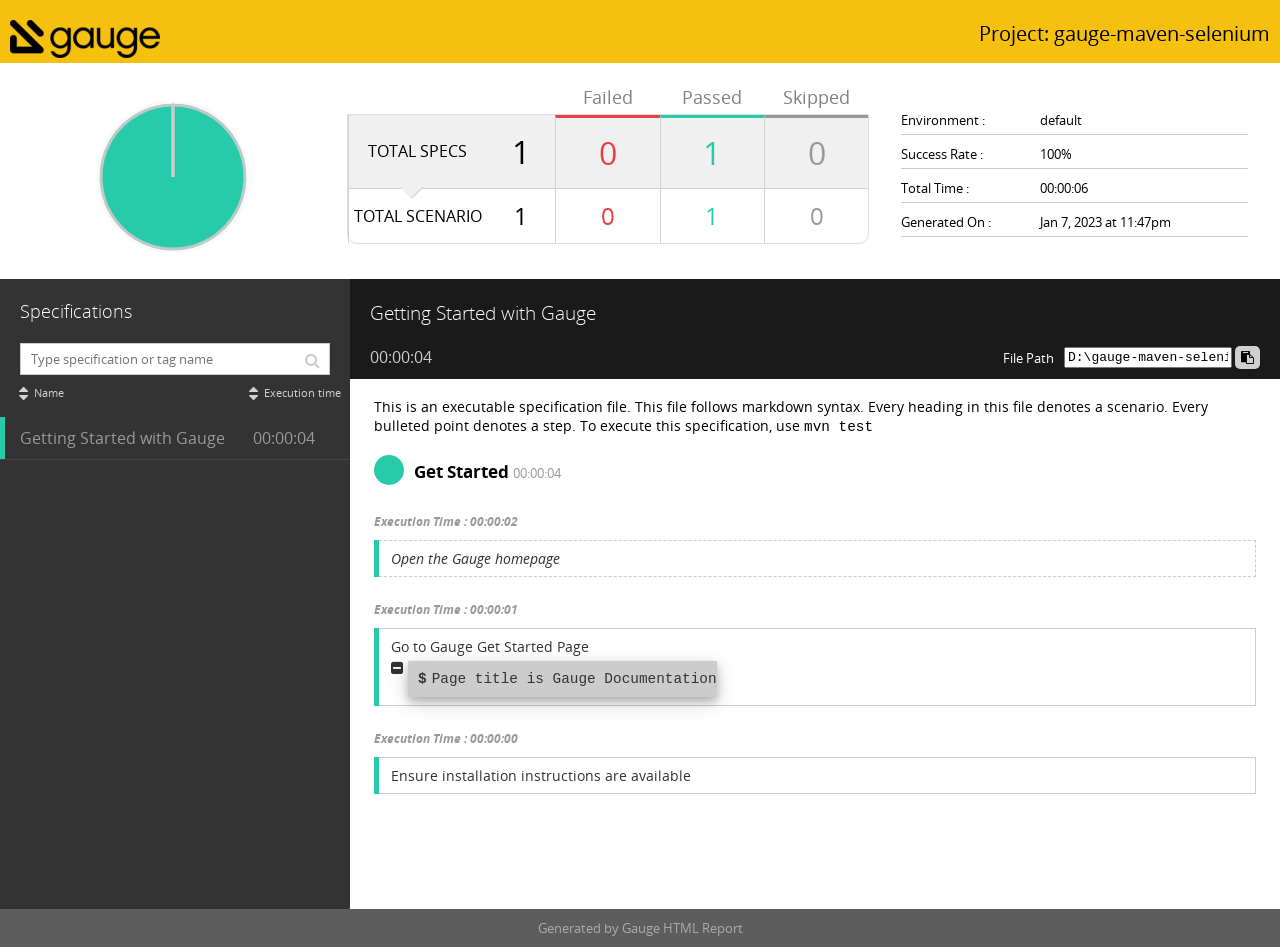
==== commit fa017e62: "init" ====
--- a/reports/html-report/specs/example.html
+++ b/reports/html-report/specs/example.html
@@ -1,225 +1,191 @@
-
-	
-	
-  <!doctype html>
-  <html><head>
-    <meta http-equiv="X-UA-Compatible" content="IE=9; IE=8; IE=7; IE=EDGE" />
-    <meta charset="utf-8" />
+<!doctype html>
+<html>
+<head>
+    <meta content="IE=9; IE=8; IE=7; IE=EDGE" http-equiv="X-UA-Compatible"/>
+    <meta charset="utf-8"/>
     <title>Gauge Test Results</title>
-    <link rel="shortcut icon" type="image/x-icon" href="../images/favicon.ico">
-    <link rel="stylesheet" type="text/css" href="../css/open-sans.css">
-    <link rel="stylesheet" type="text/css" href="../css/font-awesome.css">
-    <link rel="stylesheet" type="text/css" href="../css/normalize.css" />
-    <link rel="stylesheet" type="text/css" href="../css/style.css" />
-  </head>
-  <body>
-  <header class="top">
+    <link href="../images/favicon.ico" rel="shortcut icon" type="image/x-icon">
+    <link href="../css/open-sans.css" rel="stylesheet" type="text/css">
+    <link href="../css/font-awesome.css" rel="stylesheet" type="text/css">
+    <link href="../css/normalize.css" rel="stylesheet" type="text/css"/>
+    <link href="../css/style.css" rel="stylesheet" type="text/css"/>
+</head>
+<body>
+<header class="top">
     <div class="header">
-      <div class="container">
-        <div class="logo">
-          <a href=".."><img src="../images/gaugeLogo.png" alt="Report logo"></a>
+        <div class="container">
+            <div class="logo">
+                <a href=".."><img alt="Report logo" src="../images/gaugeLogo.png"></a>
+            </div>
+            <h2 class="project">Project: gauge-maven-selenium</h2>
         </div>
-        <h2 class="project">Project: gauge-maven-selenium</h2>
-      </div>
     </div>
-  </header>
-  <main class="main-container">
-  <div class="container">
-
-	
-  <div class="report-overview">
-   
-  <div class="report_chart">
-    <div class="chart">
-      <svg id="pie-chart" data-results="0,1,0" data-total="1">
-        <path class="status failed" />
-        <path class="shadow failed" data-status="failed"><title>Failed: 0/1</title></path>
-        <path class="status passed" />
-        <path class="shadow passed" data-status="passed"><title>Passed: 1/1</title></path>
-        <path class="status skipped" />
-        <path class="shadow skipped" data-status="skipped"><title>Skipped: 0/1</title></path>
-      </svg>
-    </div>
-  </div>
-
-   
-  <div class="report_test-results">
-    <div class="report_test-result specs">
-        <div class="total-specs" title="Filter all specs"><span class="txt">Total specs</span><span class="value">1</span></div>
-        <div class="fail spec-filter" data-status="failed" title="Filter failed specs"><span class="value">0</span></div>
-        <div class="pass spec-filter" data-status="passed" title="Filter passed specs"><span class="value">1</span></div>
-        <div class="skip spec-filter" data-status="skipped" title="Filter skipped specs"><span class="value">0</span></div>
-    </div>
-    <div class="report_test-result scenarios">
-        <div class="total-scenarios"><span class="txt">Total scenario</span><span class="value">1</span></div>
-        <div class="fail scenario-stats" data-status="failed"><span class="value">0</span></div>
-        <div class="pass scenario-stats" data-status="passed"><span class="value">1</span></div>
-        <div class="skip scenario-stats" data-status="skipped"><span class="value">0</span></div>
-    </div>
-  </div>
-
-    <div class="report_details">
-      
-  <ul>
-    <li>
-      <label>Environment </label>
-      <span>default</span>
-    </li>
-    
-    <li>
-      <label>Success Rate </label>
-      <span>100%</span>
-    </li>
-    <li>
-      <label>Total Time </label>
-      <span>00:00:06</span>
-    </li>
-    <li>
-      <label>Generated On </label>
-      <span>Jan 7, 2023 at 11:47pm</span>
-    </li>
-  </ul>
-
-      
-  
-
-      
-  
-  
-
-
-    </div>
-  </div>
-
-
-	
-
-	
-
-	
-		<div class="specifications">
-		
-  
-    <aside class="sidebar">
-      <h3 class="title">Specifications</h3>
-      <div class="searchbar">
-        <input id="searchSpecifications" placeholder="Type specification or tag name" type="text" />
-        <i class="fa fa-search"></i>
-      </div>
-      <div class="specs-sorting">
-        <div class="sort sort-specs-name" data-sort-by="specs-name"><span class="sort-icons"><i class="fa fa-caret-up"></i><i class="fa fa-caret-down"></i></span><span>Name</span></div>
-        <div class="sort sort-execution-time" data-sort-by="execution-time"><span class="sort-icons"><i class="fa fa-caret-up"></i><i class="fa fa-caret-down"></i></span><span>Execution time</span></div>
-      </div>
-      <div id="listOfSpecifications">
-        <ul id="scenarios" class="spec-list">
-        
-          <a href="example.html">
-             
-              <li class="passed spec-name">
-            
-              <span id="scenarioName" class="scenarioname">Getting Started with Gauge</span>
-              <span id="time" class="time">00:00:04</span>
-            </li>
-          </a>
-          
-        </ul>
-      </div>
-    </aside>
-  
-
-		
-  
-	
-  <div id="specificationContainer" class="details">
-    <header class="curr-spec">
-      <div class="spec-head-wrapper">
-        <h3 class="spec-head" title="D:\gauge-maven-selenium\specs\example.spec">Getting Started with Gauge</h3>
-        <div class="hidden report_test-results" alt="Scenarios" title="Scenarios">
-          <ul>
-            <li class="fail"><span class="value">0</span><span class="txt">Failed</span></li>
-            <li class="pass"><span class="value">1</span><span class="txt">Passed</span></li>
-            <li class="skip"><span class="value">0</span><span class="txt">Skipped</span></li>
-          </ul>
+</header>
+<main class="main-container">
+    <div class="container">
+
+
+        <div class="report-overview">
+
+            <div class="report_chart">
+                <div class="chart">
+                    <svg data-results="0,1,0" data-total="1" id="pie-chart">
+                        <path class="status failed"/>
+                        <path class="shadow failed" data-status="failed"><title>Failed: 0/1</title></path>
+                        <path class="status passed"/>
+                        <path class="shadow passed" data-status="passed"><title>Passed: 1/1</title></path>
+                        <path class="status skipped"/>
+                        <path class="shadow skipped" data-status="skipped"><title>Skipped: 0/1</title></path>
+                    </svg>
+                </div>
+            </div>
+
+
+            <div class="report_test-results">
+                <div class="report_test-result specs">
+                    <div class="total-specs" title="Filter all specs"><span class="txt">Total specs</span><span
+                            class="value">1</span></div>
+                    <div class="fail spec-filter" data-status="failed" title="Filter failed specs"><span
+                            class="value">0</span></div>
+                    <div class="pass spec-filter" data-status="passed" title="Filter passed specs"><span
+                            class="value">1</span></div>
+                    <div class="skip spec-filter" data-status="skipped" title="Filter skipped specs"><span
+                            class="value">0</span></div>
+                </div>
+                <div class="report_test-result scenarios">
+                    <div class="total-scenarios"><span class="txt">Total scenario</span><span class="value">1</span>
+                    </div>
+                    <div class="fail scenario-stats" data-status="failed"><span class="value">0</span></div>
+                    <div class="pass scenario-stats" data-status="passed"><span class="value">1</span></div>
+                    <div class="skip scenario-stats" data-status="skipped"><span class="value">0</span></div>
+                </div>
+            </div>
+
+            <div class="report_details">
+
+                <ul>
+                    <li>
+                        <label>Environment </label>
+                        <span>default</span>
+                    </li>
+
+                    <li>
+                        <label>Success Rate </label>
+                        <span>100%</span>
+                    </li>
+                    <li>
+                        <label>Total Time </label>
+                        <span>00:00:06</span>
+                    </li>
+                    <li>
+                        <label>Generated On </label>
+                        <span>Jan 7, 2023 at 11:47pm</span>
+                    </li>
+                </ul>
+
+
+            </div>
         </div>
-      </div>
-      <div class="spec-meta">
-        <div class="spec-filename">
-          <label for="specFileName">File Path</label>
-          <input id="specFileName" value="D:\gauge-maven-selenium\specs\example.spec" readonly/>
-          <button class="clipboard-btn" data-clipboard-target="#specFileName" title="Copy to Clipboard">
-              <i class="fa fa-clipboard" aria-hidden="true" title="Copy to Clipboard"></i>
-          </button>
-        </div>
-        <span class="time">00:00:04</span>
-      </div>
-
-	
-  
-
-	</header>
-	<div id="specItemsContainer">
-	
-    
-  
-
-    
-    
-    
-
-    <div class="content">
+
+
+        <div class="specifications">
+
+
+            <aside class="sidebar">
+                <h3 class="title">Specifications</h3>
+                <div class="searchbar">
+                    <input id="searchSpecifications" placeholder="Type specification or tag name" type="text"/>
+                    <i class="fa fa-search"></i>
+                </div>
+                <div class="specs-sorting">
+                    <div class="sort sort-specs-name" data-sort-by="specs-name"><span class="sort-icons"><i
+                            class="fa fa-caret-up"></i><i class="fa fa-caret-down"></i></span><span>Name</span></div>
+                    <div class="sort sort-execution-time" data-sort-by="execution-time"><span class="sort-icons"><i
+                            class="fa fa-caret-up"></i><i
+                            class="fa fa-caret-down"></i></span><span>Execution time</span></div>
+                </div>
+                <div id="listOfSpecifications">
+                    <ul class="spec-list" id="scenarios">
+
+                        <a href="example.html">
+
+                            <li class="passed spec-name">
+
+                                <span class="scenarioname" id="scenarioName">Getting Started with Gauge</span>
+                                <span class="time" id="time">00:00:04</span>
+                            </li>
+                        </a>
+
+                    </ul>
+                </div>
+            </aside>
+
+
+            <div class="details" id="specificationContainer">
+                <header class="curr-spec">
+                    <div class="spec-head-wrapper">
+                        <h3 class="spec-head" title="D:\gauge-maven-selenium\specs\example.spec">Getting Started with
+                            Gauge</h3>
+                        <div alt="Scenarios" class="hidden report_test-results" title="Scenarios">
+                            <ul>
+                                <li class="fail"><span class="value">0</span><span class="txt">Failed</span></li>
+                                <li class="pass"><span class="value">1</span><span class="txt">Passed</span></li>
+                                <li class="skip"><span class="value">0</span><span class="txt">Skipped</span></li>
+                            </ul>
+                        </div>
+                    </div>
+                    <div class="spec-meta">
+                        <div class="spec-filename">
+                            <label for="specFileName">File Path</label>
+                            <input id="specFileName" readonly value="D:\gauge-maven-selenium\specs\example.spec"/>
+                            <button class="clipboard-btn" data-clipboard-target="#specFileName"
+                                    title="Copy to Clipboard">
+                                <i aria-hidden="true" class="fa fa-clipboard" title="Copy to Clipboard"></i>
+                            </button>
+                        </div>
+                        <span class="time">00:00:04</span>
+                    </div>
+
+
+                </header>
+                <div id="specItemsContainer">
+
+
+                    <div class="content">
     
   
   <span><p>This is an executable specification file. This file follows markdown syntax. Every heading in this file denotes a scenario. Every bulleted point denotes a step.
 To execute this specification, use <code>mvn test</code></p>
 </span>
-  
-  
-
-  
-
-      
-        
-	
-  <div class="scenario-container passed">
-    
-
-	
-  <div class="scenario-head">
-    <h3 class="head borderBottom">Get Started</h3>
-    
-    <span class="time">00:00:04</span>
-
-	
-  
-
-	</div>
-  
-  
-
-  
-  
-
-  
-	
-
-  
-    <div class="context-step">
-      
-  
-    
-  
-  <div class="step">
-  
-  
-    <h5 class="execution-time">
-      <span class="time">Execution Time : 00:00:02</span>
-    </h5>
-  
-  <div class="step-info passed">
-  
-  <ul>
-    <li class="step">
-      <div class="step-txt">
+
+
+                        <div class="scenario-container passed">
+
+
+                            <div class="scenario-head">
+                                <h3 class="head borderBottom">Get Started</h3>
+
+                                <span class="time">00:00:04</span>
+
+
+                            </div>
+
+
+                            <div class="context-step">
+
+
+                                <div class="step">
+
+
+                                    <h5 class="execution-time">
+                                        <span class="time">Execution Time : 00:00:02</span>
+                                    </h5>
+
+                                    <div class="step-info passed">
+
+                                        <ul>
+                                            <li class="step">
+                                                <div class="step-txt">
 
 
   
@@ -237,54 +203,32 @@
       <span>
         Open the Gauge homepage
       </span>
-    
-  
-  </div>
-
-  
-    
-    
-  
-
-    
-    
-  
-
-  
-  
-  
-  
-
-  
-  
-
-  
-	</li></ul></div></div>
-  
-    
-  
-
-  
-
-    </div>
-  
-  
-    
-  
-    
-  
-  <div class="step">
-  
-  
-    <h5 class="execution-time">
-      <span class="time">Execution Time : 00:00:01</span>
-    </h5>
-  
-  <div class="step-info passed">
-  
-  <ul>
-    <li class="step">
-      <div class="step-txt">
+
+
+                                                </div>
+
+
+                                            </li>
+                                        </ul>
+                                    </div>
+                                </div>
+
+
+                            </div>
+
+
+                            <div class="step">
+
+
+                                <h5 class="execution-time">
+                                    <span class="time">Execution Time : 00:00:01</span>
+                                </h5>
+
+                                <div class="step-info passed">
+
+                                    <ul>
+                                        <li class="step">
+                                            <div class="step-txt">
 
 
   
@@ -302,60 +246,38 @@
       <span>
         Go to Gauge Get Started Page
       </span>
-    
-  
-  </div>
-
-  
-    
-    
-  
-    <div class="message-container">
-      <i class="fa fa-minus-square" aria-hidden="true"></i>
-      <div class="messages">
-        <div class="step-message"><p>Page title is Gauge Documentation</p>
- </div>
-      </div>
-    </div>
-  
-
-    
-    
-  
-
-  
-  
-  
-  
-
-  
-  
-
-  
-	</li></ul></div></div>
-  
-    
-  
-
-  
-
-  
-    
-  
-    
-  
-  <div class="step">
-  
-  
-    <h5 class="execution-time">
-      <span class="time">Execution Time : 00:00:00</span>
-    </h5>
-  
-  <div class="step-info passed">
-  
-  <ul>
-    <li class="step">
-      <div class="step-txt">
+
+
+                                            </div>
+
+
+                                            <div class="message-container">
+                                                <i aria-hidden="true" class="fa fa-minus-square"></i>
+                                                <div class="messages">
+                                                    <div class="step-message"><p>Page title is Gauge Documentation</p>
+                                                    </div>
+                                                </div>
+                                            </div>
+
+
+                                        </li>
+                                    </ul>
+                                </div>
+                            </div>
+
+
+                            <div class="step">
+
+
+                                <h5 class="execution-time">
+                                    <span class="time">Execution Time : 00:00:00</span>
+                                </h5>
+
+                                <div class="step-info passed">
+
+                                    <ul>
+                                        <li class="step">
+                                            <div class="step-txt">
 
 
   
@@ -373,85 +295,50 @@
       <span>
         Ensure installation instructions are available
       </span>
-    
-  
-  </div>
-
-  
-    
-    
-  
-
-    
-    
-  
-
-  
-  
-  
-  
-
-  
-  
-
-  
-	</li></ul></div></div>
-  
-    
-  
-
-  
-
-  
-  
-
-  
-  
-
-  
-  
-
-  
-	
-	</div>
-
-      
+
+
+                                            </div>
+
+
+                                        </li>
+                                    </ul>
+                                </div>
+                            </div>
+
+
+                        </div>
+
+
+                    </div>
+                </div>
+
+
+            </div>
+
+
+        </div>
+
 
     </div>
+</main>
+
+<footer class="footer">
+    <div class="container">
+        <p>Generated by Gauge HTML Report</p>
     </div>
-
-    
-  
-
-    
-    
-    
-    </div>
-  
-
-		</div>
-	
-
- 	</div>
-	</main>
-	
-  <footer class="footer">
-    <div class="container">
-      <p>Generated by Gauge HTML Report</p>
-    </div>
-  </footer>
-
-	
-    <script type="text/javascript">
-      var loadingImage = "../images/loading.gif";
-      var closeButton = "../images/close.gif";
-    </script>
-    <script src="../js/lightbox.js"></script>
-    <script src="../js/jquery-3.1.0.min.js" type="text/javascript"></script>
-    <script src="../js/auto-complete.min.js" type="text/javascript"></script>
-    <script src="../js/clipboard.min.js" type="text/javascript"></script>
-    <script src="../js/search_index.js" type="text/javascript"></script>
-    <script src="../js/main.js" type="text/javascript"></script>
-    </body>
-  </html>
-
+</footer>
+
+
+<script type="text/javascript">
+  var loadingImage = "../images/loading.gif";
+  var closeButton = "../images/close.gif";
+</script>
+<script src="../js/lightbox.js"></script>
+<script src="../js/jquery-3.1.0.min.js" type="text/javascript"></script>
+<script src="../js/auto-complete.min.js" type="text/javascript"></script>
+<script src="../js/clipboard.min.js" type="text/javascript"></script>
+<script src="../js/search_index.js" type="text/javascript"></script>
+<script src="../js/main.js" type="text/javascript"></script>
+</body>
+</html>
+
--- a/reports/html-report/css/open-sans.css
+++ b/reports/html-report/css/open-sans.css
@@ -4,7 +4,9 @@
   src: url("../fonts/open-sans/Light/OpenSans-Light.eot?v=1.1.0");
   src: url("../fonts/open-sans/Light/OpenSans-Light.eot?#iefix&v=1.1.0") format("embedded-opentype"), url("../fonts/open-sans/Light/OpenSans-Light.woff2?v=1.1.0") format("woff2"), url("../fonts/open-sans/Light/OpenSans-Light.woff?v=1.1.0") format("woff"), url("../fonts/open-sans/Light/OpenSans-Light.ttf?v=1.1.0") format("truetype"), url("../fonts/open-sans/Light/OpenSans-Light.svg?v=1.1.0#Light") format("svg");
   font-weight: 300;
-  font-style: normal; }
+  font-style: normal;
+}
+
 /* END Light */
 /* BEGIN Regular */
 @font-face {
@@ -12,7 +14,9 @@
   src: url("../fonts/open-sans/Regular/OpenSans-Regular.eot?v=1.1.0");
   src: url("../fonts/open-sans/Regular/OpenSans-Regular.eot?#iefix&v=1.1.0") format("embedded-opentype"), url("../fonts/open-sans/Regular/OpenSans-Regular.woff2?v=1.1.0") format("woff2"), url("../fonts/open-sans/Regular/OpenSans-Regular.woff?v=1.1.0") format("woff"), url("../fonts/open-sans/Regular/OpenSans-Regular.ttf?v=1.1.0") format("truetype"), url("../fonts/open-sans/Regular/OpenSans-Regular.svg?v=1.1.0#Regular") format("svg");
   font-weight: normal;
-  font-style: normal; }
+  font-style: normal;
+}
+
 /* END Regular */
 /* BEGIN Italic */
 @font-face {
@@ -20,7 +24,9 @@
   src: url("../fonts/open-sans/Italic/OpenSans-Italic.eot?v=1.1.0");
   src: url("../fonts/open-sans/Italic/OpenSans-Italic.eot?#iefix&v=1.1.0") format("embedded-opentype"), url("../fonts/open-sans/Italic/OpenSans-Italic.woff2?v=1.1.0") format("woff2"), url("../fonts/open-sans/Italic/OpenSans-Italic.woff?v=1.1.0") format("woff"), url("../fonts/open-sans/Italic/OpenSans-Italic.ttf?v=1.1.0") format("truetype"), url("../fonts/open-sans/Italic/OpenSans-Italic.svg?v=1.1.0#Italic") format("svg");
   font-weight: normal;
-  font-style: italic; }
+  font-style: italic;
+}
+
 /* END Italic */
 /* BEGIN Bold */
 @font-face {
@@ -28,7 +34,9 @@
   src: url("../fonts/open-sans/Bold/OpenSans-Bold.eot?v=1.1.0");
   src: url("../fonts/open-sans/Bold/OpenSans-Bold.eot?#iefix&v=1.1.0") format("embedded-opentype"), url("../fonts/open-sans/Bold/OpenSans-Bold.woff2?v=1.1.0") format("woff2"), url("../fonts/open-sans/Bold/OpenSans-Bold.woff?v=1.1.0") format("woff"), url("../fonts/open-sans/Bold/OpenSans-Bold.ttf?v=1.1.0") format("truetype"), url("../fonts/open-sans/Bold/OpenSans-Bold.svg?v=1.1.0#Bold") format("svg");
   font-weight: bold;
-  font-style: normal; }
+  font-style: normal;
+}
+
 /* END Bold */
 /* BEGIN Bold Italic */
 @font-face {
@@ -36,5 +44,7 @@
   src: url("../fonts/open-sans/BoldItalic/OpenSans-BoldItalic.eot?v=1.1.0");
   src: url("../fonts/open-sans/BoldItalic/OpenSans-BoldItalic.eot?#iefix&v=1.1.0") format("embedded-opentype"), url("../fonts/open-sans/BoldItalic/OpenSans-BoldItalic.woff2?v=1.1.0") format("woff2"), url("../fonts/open-sans/BoldItalic/OpenSans-BoldItalic.woff?v=1.1.0") format("woff"), url("../fonts/open-sans/BoldItalic/OpenSans-BoldItalic.ttf?v=1.1.0") format("truetype"), url("../fonts/open-sans/BoldItalic/OpenSans-BoldItalic.svg?v=1.1.0#BoldItalic") format("svg");
   font-weight: bold;
-  font-style: italic; }
+  font-style: italic;
+}
+
 /* END Bold Italic */
--- a/reports/html-report/css/style.css
+++ b/reports/html-report/css/style.css
@@ -3,744 +3,748 @@
  *  Licensed under the Apache License, Version 2.0
  *  See LICENSE in the project root for license information.
  *----------------------------------------------------------------*/
- 
+
 * {
-    box-sizing: border-box;
+  box-sizing: border-box;
 }
 
 :root {
-    --fail-color: #e73e48;
-    --pass-color: #27caa9;
-    --skip-color: #999999
+  --fail-color: #e73e48;
+  --pass-color: #27caa9;
+  --skip-color: #999999
 }
 
 body {
-    font-family: 'Open Sans', sans-serif;
-    font-size: 16px;
-    font-weight: 400;
-    margin: 0;
-    padding: 0;
-    outline: 0;
-    background: #5d5d5d;
+  font-family: 'Open Sans', sans-serif;
+  font-size: 16px;
+  font-weight: 400;
+  margin: 0;
+  padding: 0;
+  outline: 0;
+  background: #5d5d5d;
 }
 
 p {
-    margin: 10px 0;
+  margin: 10px 0;
 }
 
 blockquote {
-	font-style: italic;
-	border-left: 0.25rem solid #333;
-	margin-left: 0;
-	padding-left: 1rem;
+  font-style: italic;
+  border-left: 0.25rem solid #333;
+  margin-left: 0;
+  padding-left: 1rem;
 }
 
 .container {
-    margin: 0 auto;
-    background: #fff;
-    padding-top: 1rem;
+  margin: 0 auto;
+  background: #fff;
+  padding-top: 1rem;
 }
 
 .container:after {
-    content: "";
-    display: table;
-    clear: both;
+  content: "";
+  display: table;
+  clear: both;
 }
 
 header.top {
-    background: #f5c10e;
+  background: #f5c10e;
 }
 
 header.top:after {
-    content: "";
-    display: table;
-    clear: both;
+  content: "";
+  display: table;
+  clear: both;
 }
 
 header.top .container {
-    background: inherit;
+  background: inherit;
 }
 
 header.top .container {
-    padding-top: 10px;
-    display: flex;
-    flex-direction: column;
+  padding-top: 10px;
+  display: flex;
+  flex-direction: column;
 }
 
 header.top .logo {
-    float: none;
-    margin: 10px 10px 0 10px;
+  float: none;
+  margin: 10px 10px 0 10px;
 }
 
 header.top .project {
-    float: none;
-    margin: 0 10px 10px 10px;
-    text-align: left;
-    font-size: 1rem;
-    font-weight: 400;
+  float: none;
+  margin: 0 10px 10px 10px;
+  text-align: left;
+  font-size: 1rem;
+  font-weight: 400;
 }
 
 .value {
-    text-align: left;
-    font-size: 2rem;
+  text-align: left;
+  font-size: 2rem;
 }
 
 .report-overview {
-    display: -webkit-box;
-    display: -webkit-flex;
-    display: -ms-flexbox;
-    display: flex;
-    -webkit-box-align: center;
-    -webkit-align-items: center;
-    -ms-flex-align: center;
-    align-items: center;
-    flex-direction: column;
+  display: -webkit-box;
+  display: -webkit-flex;
+  display: -ms-flexbox;
+  display: flex;
+  -webkit-box-align: center;
+  -webkit-align-items: center;
+  -ms-flex-align: center;
+  align-items: center;
+  flex-direction: column;
 }
 
 .report-overview:after {
-    content: "";
-    display: table;
-    clear: both;
+  content: "";
+  display: table;
+  clear: both;
 }
 
 .report-overview > div {
-    flex: 1;
-}
+  flex: 1;
+}
+
 .report-overview .report_test-results {
-    flex: 1.5;
+  flex: 1.5;
 }
 
 .report_chart {
-    display: -webkit-box;
-    display: -webkit-flex;
-    display: -ms-flexbox;
-    display: flex;
-    -webkit-box-align: center;
-    -webkit-align-items: center;
-    -ms-flex-align: center;
-    align-items: center;
-    flex-direction: column;
-    width: 100%;
+  display: -webkit-box;
+  display: -webkit-flex;
+  display: -ms-flexbox;
+  display: flex;
+  -webkit-box-align: center;
+  -webkit-align-items: center;
+  -ms-flex-align: center;
+  align-items: center;
+  flex-direction: column;
+  width: 100%;
 }
 
 .report_chart > div {
-    float: none;
+  float: none;
 }
 
 .report_chart .chart {
-    width: 100%;
-    padding-left: 0;
-    text-align: center;
-    display: none;
-}
-
-.report_test-result.scenarios .total-specs .value,  .report_test-result.scenarios .value {
-    font-size: 1.5rem;
-    text-align: center;
+  width: 100%;
+  padding-left: 0;
+  text-align: center;
+  display: none;
+}
+
+.report_test-result.scenarios .total-specs .value, .report_test-result.scenarios .value {
+  font-size: 1.5rem;
+  text-align: center;
 }
 
 .report_test-result .total-specs span,
 .report_test-results ul,
 .report_test-results .value {
-    text-align: center;
-    display: block;
+  text-align: center;
+  display: block;
 }
 
 .txt {
-    text-align: right;
-    text-transform: uppercase;
-    display: block;
+  text-align: right;
+  text-transform: uppercase;
+  display: block;
 }
 
 .report_test-results {
-    width: 100%;
-    position: relative;
+  width: 100%;
+  position: relative;
 }
 
 .report_test-results ul {
-    list-style-type: none;
-    margin: 0;
-    padding: 0;
-}
-
-.report-overview .report_test-results ul li{
-    padding: 0.75rem;
-    margin: 1rem 0.25rem;
+  list-style-type: none;
+  margin: 0;
+  padding: 0;
+}
+
+.report-overview .report_test-results ul li {
+  padding: 0.75rem;
+  margin: 1rem 0.25rem;
 }
 
 .report-overview .report_test-results ul li,
 .report_test-result .total-specs {
-    display: inline-block;
-    cursor: pointer;
-    /*background-color: #f9f9f9;*/
-    transition: background-color 0.75s;
+  display: inline-block;
+  cursor: pointer;
+  /*background-color: #f9f9f9;*/
+  transition: background-color 0.75s;
 }
 
 .report_details {
-    width: 100%;
-    margin: 10px 0 0 0;
-    padding: 10px;
+  width: 100%;
+  margin: 10px 0 0 0;
+  padding: 10px;
 }
 
 .report_details ul {
-    list-style-type: none;
-    margin: 0;
-    padding: 0;
-    display: flex;
-    flex-direction: column;
+  list-style-type: none;
+  margin: 0;
+  padding: 0;
+  display: flex;
+  flex-direction: column;
 }
 
 .report_details ul > li {
-    display: flex;
-    flex-direction: row;
+  display: flex;
+  flex-direction: row;
 }
 
 .report_details .suite_messages {
-    overflow-y: scroll;
-    max-height: 100px;
-    background-color: #ccc;
-    font-family:  Courier New;
+  overflow-y: scroll;
+  max-height: 100px;
+  background-color: #ccc;
+  font-family: Courier New;
 }
 
 .report_details .suite_messages .message_separator {
-    text-align: center;
+  text-align: center;
 }
 
 .report_details .suite_messages .step-message {
-    padding: 0px 0px 0px 10px;
+  padding: 0px 0px 0px 10px;
 }
 
 .report_details .suite_messages .step-message p:before {
-    content: "$";
-    padding-right: 5px;
-    font-weight: bold;
+  content: "$";
+  padding-right: 5px;
+  font-weight: bold;
 }
 
 .report_details .suite_screenshots {
-    overflow-y: scroll;
-    max-height: 100px;
-    background-color:#ccc;
+  overflow-y: scroll;
+  max-height: 100px;
+  background-color: #ccc;
 }
 
 .report_details label, .report_details span {
-    margin-bottom: 10px;
-    font-size: 0.8rem;
+  margin-bottom: 10px;
+  font-size: 0.8rem;
 }
 
 .report_details label {
-    clear: both;
-    text-align: right;
-    padding-right: 10px;
-    width: 50%;
+  clear: both;
+  text-align: right;
+  padding-right: 10px;
+  width: 50%;
 }
 
 .report_details label:after {
-    content: ":";
+  content: ":";
 }
 
 .report_details span {
-    position: relative;
-    margin-left: 0;
-    text-align: left;
-    flex-grow: 1;
+  position: relative;
+  margin-left: 0;
+  text-align: left;
+  flex-grow: 1;
 }
 
 .report_details span,
 .report_details label {
-    padding-bottom: 5px;
-    border-bottom: 1px solid #cccccc;
+  padding-bottom: 5px;
+  border-bottom: 1px solid #cccccc;
 }
 
 .fail .value {
-    color: var(--fail-color);
+  color: var(--fail-color);
 }
 
 .pass .value {
-    color: var(--pass-color);
+  color: var(--pass-color);
 }
 
 .skip .value {
-    color: var(--skip-color);
+  color: var(--skip-color);
 }
 
 .specifications {
-    background: #f5f5f5;
-    display: -webkit-box;
-    display: -webkit-flex;
-    display: -ms-flexbox;
-    display: flex;
-    flex-direction: column;
+  background: #f5f5f5;
+  display: -webkit-box;
+  display: -webkit-flex;
+  display: -ms-flexbox;
+  display: flex;
+  flex-direction: column;
 }
 
 .specifications:after {
-    content: "";
-    display: table;
-    clear: both;
+  content: "";
+  display: table;
+  clear: both;
 }
 
 .specifications .sidebar {
-    background: #333333;
-    color: #fff;
-    width: 100%;
+  background: #333333;
+  color: #fff;
+  width: 100%;
 }
 
 #listOfSpecifications {
-    max-height: 8rem;
-    overflow: scroll;
-    overflow-x: hidden;
+  max-height: 8rem;
+  overflow: scroll;
+  overflow-x: hidden;
 }
 
 .specifications .title {
-    font-weight: 300;
-    font-size: 1.125rem;
-    margin: 20px 20px 10px;
-    color: #fff;
-    display: none;
+  font-weight: 300;
+  font-size: 1.125rem;
+  margin: 20px 20px 10px;
+  color: #fff;
+  display: none;
 }
 
 .specifications .searchbar {
-    position: relative;
-    padding: 10px 20px;
+  position: relative;
+  padding: 10px 20px;
 }
 
 .specifications .searchbar input[type=text] {
-    width: 100%;
-    display: block;
-    line-height: 30px;
-    padding: 0 40px 0 10px;
-    font-size: 0.8rem;
-    color: #333333;
+  width: 100%;
+  display: block;
+  line-height: 30px;
+  padding: 0 40px 0 10px;
+  font-size: 0.8rem;
+  color: #333333;
 }
 
 .specifications .searchbar .fa {
-    position: absolute;
-    color: #cccccc;
-    right: 30px;
-    top: 20px;
-}
+  position: absolute;
+  color: #cccccc;
+  right: 30px;
+  top: 20px;
+}
+
 .spec-screenshot-container {
-    max-width: 16.66%;
-    max-height: 16.66%;
-}
+  max-width: 16.66%;
+  max-height: 16.66%;
+}
+
 .spec-list {
-    list-style-type: none;
-    margin: 0;
-    padding: 0;
+  list-style-type: none;
+  margin: 0;
+  padding: 0;
 }
 
 .spec-list li {
-    width: 100%;
-    padding: 10px 20px;
-    border-bottom: 1px solid #444;
-    color: #999999;
-    position: relative;
-    -webkit-transition: all 0.3s ease;
-    transition: all 0.3s ease;
-    background: transparent;
-    cursor: pointer;
+  width: 100%;
+  padding: 10px 20px;
+  border-bottom: 1px solid #444;
+  color: #999999;
+  position: relative;
+  -webkit-transition: all 0.3s ease;
+  transition: all 0.3s ease;
+  background: transparent;
+  cursor: pointer;
 }
 
 .spec-list li:after {
-    content: "";
-    display: table;
-    clear: both;
+  content: "";
+  display: table;
+  clear: both;
 }
 
 .spec-list li .scenarioname {
-    float: left;
-    width: 75%;
-    padding-right: 0.5rem;
-    overflow: hidden;
-    text-overflow: ellipsis;
+  float: left;
+  width: 75%;
+  padding-right: 0.5rem;
+  overflow: hidden;
+  text-overflow: ellipsis;
 }
 
 .spec-list li .scenarioname:hover {
-    overflow-wrap: break-word;
-    overflow: visible;
+  overflow-wrap: break-word;
+  overflow: visible;
 }
 
 .spec-list li .time {
-    width: 25%;
-    float: right;
+  width: 25%;
+  float: right;
 }
 
 .spec-list li.selected, .spec-list li:hover {
-    background: #1a1a1a;
-    color: #fff;
-    -webkit-transition: all 0.3s ease;
-    transition: all 0.3s ease;
+  background: #1a1a1a;
+  color: #fff;
+  -webkit-transition: all 0.3s ease;
+  transition: all 0.3s ease;
 }
 
 .spec-list li.passed:before {
-    content: "";
-    width: 5px;
-    height: 100%;
-    background: #27caa9;
-    position: absolute;
-    left: 0;
-    top: 0;
+  content: "";
+  width: 5px;
+  height: 100%;
+  background: #27caa9;
+  position: absolute;
+  left: 0;
+  top: 0;
 }
 
 .spec-list li.failed:before {
-    content: "";
-    width: 5px;
-    height: 100%;
-    background: #e73e48;
-    position: absolute;
-    left: 0;
-    top: 0;
+  content: "";
+  width: 5px;
+  height: 100%;
+  background: #e73e48;
+  position: absolute;
+  left: 0;
+  top: 0;
 }
 
 .spec-list li.skipped:before {
-    content: "";
-    width: 5px;
-    height: 100%;
-    background: #cccccc;
-    position: absolute;
-    left: 0;
-    top: 0;
+  content: "";
+  width: 5px;
+  height: 100%;
+  background: #cccccc;
+  position: absolute;
+  left: 0;
+  top: 0;
 }
 
 .spec-list li.errored:before {
-    content: "";
-    width: 5px;
-    height: 100%;
-    background: #f00;
-    position: absolute;
-    left: 0;
-    top: 0;
+  content: "";
+  width: 5px;
+  height: 100%;
+  background: #f00;
+  position: absolute;
+  left: 0;
+  top: 0;
 }
 
 .spec-list li.selected:before {
-    content: "";
-    width: 10px;
-    -webkit-transition: all 0.2s ease;
-    transition: all 0.2s ease;
+  content: "";
+  width: 10px;
+  -webkit-transition: all 0.2s ease;
+  transition: all 0.2s ease;
 }
 
 #specificationContainer {
-    border-top: 0.25rem solid #cccccc;
+  border-top: 0.25rem solid #cccccc;
 }
 
 .details {
-    -webkit-flex-grow: 1;
-    -moz-flex-grow: 1;
-    flex-grow: 1;
-    padding: 0 0px 50px 0;
-    background-color: #ffffff;
+  -webkit-flex-grow: 1;
+  -moz-flex-grow: 1;
+  flex-grow: 1;
+  padding: 0 0px 50px 0;
+  background-color: #ffffff;
 }
 
 .details:after {
-    content: "";
-    display: table;
-    clear: both;
+  content: "";
+  display: table;
+  clear: both;
 }
 
 .details .content {
-    padding: 0.5rem;
-    background: #fff;
-    font-size: 0.9rem;
+  padding: 0.5rem;
+  background: #fff;
+  font-size: 0.9rem;
 }
 
 .details .content:after {
-    content: "";
-    display: table;
-    clear: both;
+  content: "";
+  display: table;
+  clear: both;
 }
 
 .details table {
-    border-collapse: collapse;
-    border: 1px solid #cccccc;
-    border-bottom: 0;
-    border-right: 0;
-    min-width: 25%;
+  border-collapse: collapse;
+  border: 1px solid #cccccc;
+  border-bottom: 0;
+  border-right: 0;
+  min-width: 25%;
 }
 
 .details table td, .details table th {
-    border-bottom: 1px solid #cccccc;
-    border-right: 1px solid #cccccc;
-    padding: 10px;
+  border-bottom: 1px solid #cccccc;
+  border-right: 1px solid #cccccc;
+  padding: 10px;
 }
 
 .details table th {
-    background: #cccccc;
+  background: #cccccc;
 }
 
 .details .data-table {
-    border-collapse: collapse;
-    border: 1px solid #cccccc;
-    border-bottom: 0;
-    border-right: 0;
-    margin-bottom: 1.75rem;
+  border-collapse: collapse;
+  border: 1px solid #cccccc;
+  border-bottom: 0;
+  border-right: 0;
+  margin-bottom: 1.75rem;
 }
 
 .details .data-table td {
-    color: #000000;
-    border-bottom: none;
-    border-right: none;
-    padding: 0.5rem 1rem;
-    cursor: pointer;
-    opacity: 0.75;
+  color: #000000;
+  border-bottom: none;
+  border-right: none;
+  padding: 0.5rem 1rem;
+  cursor: pointer;
+  opacity: 0.75;
 }
 
 .data-table tr.passed td {
-    background-color: #27CAA9;
+  background-color: #27CAA9;
 }
 
 .data-table tr.failed td {
-    background-color: #E73E48;
-    color: #ffffff;
+  background-color: #E73E48;
+  color: #ffffff;
 }
 
 .data-table tr.skipped td {
-    background-color: #999999;
-    color: #000000;
+  background-color: #999999;
+  color: #000000;
 }
 
 .data-table tr.selected td {
-    opacity: 1;
+  opacity: 1;
 }
 
 .data-table tr.selected td:first-child {
-    border-left: 4px solid #0085C9;
+  border-left: 4px solid #0085C9;
 }
 
 .data-table tr:hover td {
-    opacity: 0.9;
+  opacity: 0.9;
 }
 
 .curr-spec {
-    padding: 10px 20px;
-    color: #fff;
-    background: #1a1a1a;
+  padding: 10px 20px;
+  color: #fff;
+  background: #1a1a1a;
 }
 
 .curr-spec:after {
-    content: "";
-    display: table;
-    clear: both;
+  content: "";
+  display: table;
+  clear: both;
 }
 
 .curr-spec .spec-head {
-    margin: 10px 20px 10px 0;
-    font-weight: 300;
-    font-size: 1.5rem;
+  margin: 10px 20px 10px 0;
+  font-weight: 300;
+  font-size: 1.5rem;
 }
 
 .curr-spec .time {
-    font-size: 1rem;
-    margin-top: 20px;
-    color: #cccccc;
-    float: left;
+  font-size: 1rem;
+  margin-top: 20px;
+  color: #cccccc;
+  float: left;
 }
 
 .curr-spec .tags {
-    clear: both;
-    color: #cccccc;
+  clear: both;
+  color: #cccccc;
 }
 
 .curr-spec .tags strong {
-    color: #fff;
-    font-size: 0.8rem;
+  color: #fff;
+  font-size: 0.8rem;
 }
 
 /* TODO: remove class curr-spec */
 .curr-spec .tags span:last-child:after {
-    content: "";
+  content: "";
 }
 
 /* TODO: remove class curr-spec */
 .curr-spec .tags span:after {
-    content: ",";
+  content: ",";
 }
 
 .curr-spec p {
-    margin: 0 0 10px 0;
+  margin: 0 0 10px 0;
 }
 
 .scenario-container {
-    background: #fff;
-    margin: 20px 0;
-    position: relative;
-    padding-bottom: 1px;
+  background: #fff;
+  margin: 20px 0;
+  position: relative;
+  padding-bottom: 1px;
 }
 
 .scenario-container.passed:before {
-    content: "";
-    width: 30px;
-    height: 30px;
-    border-radius: 50%;
-    background: #27caa9;
-    display: block;
-    position: absolute;
+  content: "";
+  width: 30px;
+  height: 30px;
+  border-radius: 50%;
+  background: #27caa9;
+  display: block;
+  position: absolute;
 }
 
 .scenario-container.failed:before {
-    content: "";
-    width: 30px;
-    height: 30px;
-    border-radius: 50%;
-    background: #e73e48;
-    display: block;
-    position: absolute;
+  content: "";
+  width: 30px;
+  height: 30px;
+  border-radius: 50%;
+  background: #e73e48;
+  display: block;
+  position: absolute;
 }
 
 .scenario-container.skipped:before {
-    content: "";
-    width: 30px;
-    height: 30px;
-    border-radius: 50%;
-    background: #a1a1a1;
-    display: block;
-    position: absolute;
+  content: "";
+  width: 30px;
+  height: 30px;
+  border-radius: 50%;
+  background: #a1a1a1;
+  display: block;
+  position: absolute;
 }
 
 .scenario-container .passed {
-    position: relative;
+  position: relative;
 }
 
 .scenario-container .passed:before {
-    content: "";
-    width: 5px;
-    height: 100%;
-    background: #27caa9;
-    position: absolute;
-    left: 0;
-    top: 0;
+  content: "";
+  width: 5px;
+  height: 100%;
+  background: #27caa9;
+  position: absolute;
+  left: 0;
+  top: 0;
 }
 
 .scenario-container .passed ul {
-    list-style-type: none;
-    margin: 0;
-    padding: 0;
+  list-style-type: none;
+  margin: 0;
+  padding: 0;
 }
 
 .scenario-container .failed {
-    position: relative;
+  position: relative;
 }
 
 .scenario-container .failed:before {
-    content: "";
-    width: 5px;
-    height: 100%;
-    background: #e73e48;
-    position: absolute;
-    left: 0;
-    top: 0;
+  content: "";
+  width: 5px;
+  height: 100%;
+  background: #e73e48;
+  position: absolute;
+  left: 0;
+  top: 0;
 }
 
 .scenario-container .not-executed {
-    border-left: 5px solid #a1a1a1;
-    margin-top: 20px;
+  border-left: 5px solid #a1a1a1;
+  margin-top: 20px;
 }
 
 .scenario-container .not-executed .step {
-    color: #a1a1a1;
+  color: #a1a1a1;
 }
 
 .scenario-head {
-    margin-left: 40px;
-    margin-bottom: 20px;
+  margin-left: 40px;
+  margin-bottom: 20px;
 }
 
 .scenario-head .head {
-    margin: 5px 0 10px 0;
-    display: inline-block;
+  margin: 5px 0 10px 0;
+  display: inline-block;
 }
 
 .scenario-head .time {
-    display: inline-block;
-    font-size: 0.8rem;
-    color: #999999;
+  display: inline-block;
+  font-size: 0.8rem;
+  color: #999999;
 }
 
 .scenario-head .tags {
-    margin: 0 0 10px 0;
+  margin: 0 0 10px 0;
 }
 
 .scenario-retry-count {
-    padding: 5px;
-    background-color: yellow
+  padding: 5px;
+  background-color: yellow
 }
 
 .step {
-    list-style-type: none;
-    margin: 0;
-    padding: 0;
-    color: #333333;
+  list-style-type: none;
+  margin: 0;
+  padding: 0;
+  color: #333333;
 }
 
 .step ul {
-    list-style-type: none;
-    margin: 0;
-    padding: 0;
+  list-style-type: none;
+  margin: 0;
+  padding: 0;
 }
 
 .step li {
-    padding: 0.5rem;
-    border: 1px solid #cccccc;
-    margin-bottom: 10px;
+  padding: 0.5rem;
+  border: 1px solid #cccccc;
+  margin-bottom: 10px;
 }
 
 .step li:last-child {
-    margin-bottom: 0;
-}
+  margin-bottom: 0;
+}
+
 .step li:first-child {
-    margin-top: 10px;
+  margin-top: 10px;
 }
 
 .step li.pass {
-    border-left: 5px solid #27caa9;
+  border-left: 5px solid #27caa9;
 }
 
 .step li.fail {
-    border-left: 5px solid #e73e48;
+  border-left: 5px solid #e73e48;
 }
 
 .step li.skip {
-    border-left: 5px solid #cccccc;
+  border-left: 5px solid #cccccc;
 }
 
 .step.context li {
-    border: 1px dashed #cccccc;
+  border: 1px dashed #cccccc;
 }
 
 #specificationContainer h2 {
-    margin-bottom: 10px;
+  margin-bottom: 10px;
 }
 
 .errored {
-    background-color: #ffda8b;
+  background-color: #ffda8b;
 }
 
 .context-step li {
-    font-style: italic;
-    border: 1px dashed #cccccc;
+  font-style: italic;
+  border: 1px dashed #cccccc;
 }
 
 input[type='text'] {
-    background-color: #fff;
-    border: 1px solid #ccc;
-    padding: 5px;
+  background-color: #fff;
+  border: 1px solid #ccc;
+  padding: 5px;
 }
 
 input[type='text']:focus {
-    box-shadow: 0 0 0px rgba(0, 0, 0, 0.5) inset;
-    background-color: white !important;
+  box-shadow: 0 0 0px rgba(0, 0, 0, 0.5) inset;
+  background-color: white !important;
 }
 
 .congratulations, .spec-click {
-    font-size: 1.5rem;
-    text-align: center;
-    display: block;
-    padding-top: 50px;
+  font-size: 1.5rem;
+  text-align: center;
+  display: block;
+  padding-top: 50px;
 }
 
 .congratulations .green {
-    background-color: #27caa9;
-    color: #ffffff;
-    font-size: 1.75rem;
-    padding: 0.3rem;
+  background-color: #27caa9;
+  color: #ffffff;
+  font-size: 1.75rem;
+  padding: 0.3rem;
 }
 
 .spec-click {
@@ -748,775 +752,826 @@
 }
 
 #listOfSpecifications .errored {
-    border-left: 10px solid #ffbf37;
-    background-color: lightgray;
+  border-left: 10px solid #ffbf37;
+  background-color: lightgray;
 }
 
 .concept-steps {
-    border-left: 2px dashed #eee;
-    padding-left: 20px;
-    display: none
+  border-left: 2px dashed #eee;
+  padding-left: 20px;
+  display: none
 }
 
 .not-executed li {
-    background: #fff;
+  background: #fff;
 }
 
 .skipped {
-    background-color: #ececec;
+  background-color: #ececec;
 }
 
 .inline-table {
-    margin: 10px 0px;
+  margin: 10px 0px;
 }
 
 .inline-table td {
-    background-color: #fff;
+  background-color: #fff;
 }
 
 
 footer .container {
-    background: transparent;
+  background: transparent;
+  text-align: center;
+  padding: 10px;
+}
+
+footer p {
+  margin: 0;
+  color: #aaaaaa;
+  font-size: 0.8rem;
+}
+
+.exception-container {
+  display: flex;
+  flex-direction: column;
+}
+
+.exception-container .exception {
+  flex-grow: 1;
+  min-width: 60%;
+}
+
+.stacktrace {
+  max-width: 100%;
+}
+
+.error {
+  width: 100%;
+}
+
+.screenshot-container {
+  position: relative;
+}
+
+.screenshot-container img {
+  max-width: 50%;
+}
+
+.execution-time {
+  margin: 10px 0 5px 0;
+  color: #999999;
+  font-style: italic;
+}
+
+.nvtooltip {
+  position: absolute;
+  background-color: rgba(255, 255, 255, 0.8);
+  margin-top: -40px;
+  padding: 10px;
+  border: 1px solid #cecece;
+}
+
+.nvtooltip h3 {
+  font-size: 1rem;
+  /*line-height: 24px;*/
+  margin: 0;
+  font-weight: bold;
+}
+
+.failure_container {
+  margin: 20px 0;
+}
+
+.error-container {
+  padding: 20px;
+  border-top: 1px solid #e73e48;
+  border-bottom: 1px solid #e73e48;
+  border-left: 5px solid #e73e48;
+  font-size: 0.9rem;
+  margin: 20px 0;
+  position: relative;
+}
+
+.toggle-show {
+  font-weight: bold;
+  cursor: pointer;
+  position: absolute;
+  top: 20px;
+  right: 0;
+  background-color: #fff;
+  color: #000;
+}
+
+/* Lightbox styles */
+
+#lightbox {
+  background-color: #eee;
+  margin-left: 10%;
+  padding: 1rem;
+  width: 80%;
+  max-height: 90%;
+  border-bottom: 2px solid #666;
+  border-right: 2px solid #666;
+}
+
+#lightboxDetails {
+  font-size: 0.8rem;
+  padding-top: 0.4rem;
+}
+
+#lightboxCaption {
+  float: left;
+}
+
+#keyboardMsg {
+  float: right;
+}
+
+#closeButton {
+  top: 5px;
+  right: 5px;
+}
+
+#lightbox img {
+  border: none;
+  clear: both;
+  max-width: 100%;
+  max-height: 100%;
+  text-align: center;
+}
+
+#overlay img {
+  border: none;
+}
+
+#overlay {
+  background-image: url(../images/overlay.png);
+}
+
+* html #overlay {
+  background-color: #333;
+  background-color: transparent;
+  background-image: url(../images/blank.gif);
+  filter: progid:DXImageTransform.Microsoft.AlphaImageLoader(src="../images/overlay.png", sizingMethod="scale");
+}
+
+
+/* End Lightbox styles */
+
+.collapse-messages-header {
+  cursor: pointer;
+  background: #ececec;
+  display: inline-block;
+  border-radius: 2px;
+  border: 1px solid #ccc;
+  margin: 0 0 0 1rem;
+  text-align: center;
+  font-size: 0.75rem;
+}
+
+.collapse-messages-header:active {
+  outline: 0;
+}
+
+.collapse-messages {
+  padding: 10px 0 0 20px;
+}
+
+.message-container {
+  display: flex;
+}
+
+.message-container i {
+  cursor: pointer;
+}
+
+.message-container .messages {
+  display: block;
+  background-color: #ccc;
+  margin-left: 5px;
+  font-family: Courier New;
+  box-shadow: 0 4px 8px 0 rgba(0, 0, 0, 0.2), 0 6px 20px 0 rgba(0, 0, 0, 0.19);
+}
+
+.message-container .messages .step-message {
+  padding: 0px 0px 0px 10px;
+}
+
+.message-container .messages .step-message p:before {
+  content: "$";
+  padding-right: 5px;
+  font-weight: bold;
+}
+
+.step .message-container {
+  margin-top: 5px;
+}
+
+.step-info {
+  margin-bottom: 1.5rem;
+}
+
+@media screen and (min-width: 1024px) {
+
+  header.top .container {
+    flex-direction: row;
+  }
+
+  header.top .logo {
+    flex-grow: 1;
+  }
+
+  header.top .project {
+    font-size: 1.25rem;
+    float: right;
+    margin: 10px;
+  }
+
+  .report-overview {
+    flex-direction: row;
+    flex-wrap: initial;
+  }
+
+  .report_chart {
+    flex-direction: row;
+    width: 40%;
+    border-bottom: none;
+  }
+
+  .report_chart .chart {
+    width: auto;
+    flex-grow: 1;
+    display: block;
+  }
+
+  .report_test-result .total-specs {
+    border-bottom: none;
+  }
+
+  .report_chart .active {
+    background-color: #ddd;
+  }
+
+  .report_test-result .total-specs span {
     text-align: center;
+  }
+
+  .report_test-results {
+    width: 50%;
+  }
+
+  .report_test-results ul {
+    text-align: left;
+    margin-left: 2rem;
+  }
+
+  .report_test-results ul li {
     padding: 10px;
-}
-
-footer p {
-    margin: 0;
-    color: #aaaaaa;
-    font-size: 0.8rem;
-}
-
-.exception-container {
+  }
+
+  .value {
+    text-align: right;
+  }
+
+  .report_details {
+    width: 30%;
+    padding: 0;
+    margin: 1rem;
+    padding: 1rem;
+  }
+
+  .report_details label {
+    text-align: left;
+    padding-right: 0;
+    width: 40%;
+  }
+
+  .report_details span {
+    width: 60%;
+  }
+
+  .specifications {
+    flex-direction: row;
+    min-height: 70vh;
+  }
+
+  .specifications .title {
+    display: block;
+  }
+
+  .specifications .sidebar {
+    min-width: 350px;
+    width: 350px;
+  }
+
+  .details .content {
+    padding: 0.5rem 1.5rem;
+  }
+
+  #listOfSpecifications {
+    max-height: 100%;
+    overflow: auto;
+  }
+
+  #specificationContainer {
+    margin-top: 0;
+    border-top: none;
+  }
+
+  .step li {
+    padding: 0.5rem 1rem;
+  }
+
+  .screenshot-container {
     display: flex;
-    flex-direction: column;
-}
-
-.exception-container .exception {
-    flex-grow: 1;
-    min-width: 60%;
-}
-
-.stacktrace {
+    flex-wrap: wrap;
+    width: 100%;
+    margin-top: 10px;
+    margin-left: 10px;
+  }
+
+  .scenario-container .screenshot {
+    margin: 15px;
+    width: 15%;
+  }
+
+  .scenario-container .screenshot img {
     max-width: 100%;
-}
-
-.error {
-    width: 100%;
-}
-
-.screenshot-container {
-    position: relative;
-}
-
-.screenshot-container img {
-    max-width: 50%;
-}
-
-.execution-time {
-    margin: 10px 0 5px 0;
-    color: #999999;
-    font-style: italic;
-}
-
-.nvtooltip {
-    position: absolute;
-    background-color: rgba(255, 255, 255, 0.8);
-    margin-top: -40px;
-    padding: 10px;
-    border: 1px solid #cecece;
-}
-
-.nvtooltip h3 {
-    font-size: 1rem;
-    /*line-height: 24px;*/
-    margin: 0;
-    font-weight: bold;
-}
-
-.failure_container {
-    margin: 20px 0;
-}
-
-.error-container {
-    padding: 20px;
-    border-top: 1px solid #e73e48;
-    border-bottom: 1px solid #e73e48;
-    border-left: 5px solid #e73e48;
-    font-size: 0.9rem;
-    margin: 20px 0;
-    position: relative;
-}
-
-.toggle-show {
-    font-weight: bold;
-    cursor: pointer;
-    position: absolute;
-    top: 20px;
-    right: 0;
-    background-color: #fff;
-    color: #000;
-}
-
-/* Lightbox styles */
-
-#lightbox {
-    background-color:#eee;
-    margin-left: 10%;
-    padding: 1rem;
-    width: 80%;
-    max-height: 90%;
-    border-bottom: 2px solid #666;
-    border-right: 2px solid #666;
-}
-#lightboxDetails {
-    font-size: 0.8rem;
-    padding-top: 0.4rem;
-}
-#lightboxCaption{ float: left; }
-#keyboardMsg{ float: right; }
-#closeButton{
-    top: 5px;
-    right: 5px;
-}
-#lightbox img {
-    border: none;
-    clear: both;
-    max-width: 100%;
-    max-height: 100%;
-    text-align: center;
-}
-#overlay img { border: none; }
-
-#overlay { background-image: url(../images/overlay.png); }
-
-* html #overlay{
-	background-color: #333;
-	background-color: transparent;
-	background-image: url(../images/blank.gif);
-	filter: progid:DXImageTransform.Microsoft.AlphaImageLoader(src="../images/overlay.png", sizingMethod="scale");
-}
-
-
-/* End Lightbox styles */
-
-.collapse-messages-header {
-    cursor: pointer;
-    background: #ececec;
-    display: inline-block;
-    border-radius: 2px;
-    border: 1px solid #ccc;
-    margin: 0 0 0 1rem;
-    text-align: center;
-    font-size: 0.75rem;
-}
-.collapse-messages-header:active{
-    outline:0;
-}
-
-.collapse-messages{
-    padding: 10px 0 0 20px;
-}
-
-.message-container {
-    display: flex;
-}
-
-.message-container i {
-    cursor: pointer;
-}
-
-.message-container .messages{
+  }
+
+  .exception-container .screenshot {
+    width: auto;
+  }
+
+  .exception-container {
+    flex-direction: row;
+  }
+
+  .error-message {
+    max-width: 45rem;
     display: block;
-    background-color: #ccc;
-    margin-left: 5px;
-    font-family:  Courier New;
-    box-shadow: 0 4px 8px 0 rgba(0, 0, 0, 0.2), 0 6px 20px 0 rgba(0, 0, 0, 0.19);
-}
-
-.message-container .messages .step-message{
-    padding: 0px 0px 0px 10px;
-}
-
-.message-container .messages .step-message p:before{
-    content: "$";
-    padding-right: 5px;
-    font-weight: bold;
-}
-
-.step .message-container {
-    margin-top: 5px;
-}
-
-.step-info {
-    margin-bottom: 1.5rem;
-}
-
-@media screen and (min-width: 1024px) {
-
-    header.top .container {
-        flex-direction: row;
-    }
-
-    header.top .logo {
-        flex-grow: 1;
-    }
-
-    header.top .project {
-        font-size: 1.25rem;
-        float: right;
-        margin: 10px;
-    }
-
-    .report-overview {
-        flex-direction: row;
-        flex-wrap: initial;
-    }
-
-    .report_chart {
-        flex-direction: row;
-        width: 40%;
-        border-bottom: none;
-    }
-
-    .report_chart .chart {
-        width: auto;
-        flex-grow: 1;
-        display: block;
-    }
-
-    .report_test-result .total-specs {
-        border-bottom: none;
-    }
-
-    .report_chart .active {
-        background-color: #ddd;
-    }
-
-    .report_test-result .total-specs span {
-        text-align: center;
-    }
-
-    .report_test-results {
-        width: 50%;
-    }
-
-    .report_test-results ul {
-        text-align: left;
-        margin-left: 2rem;
-    }
-
-    .report_test-results ul li {
-        padding: 10px;
-    }
-
-    .value {
-        text-align: right;
-    }
-
-    .report_details {
-        width: 30%;
-        padding: 0;
-        margin: 1rem;
-        padding: 1rem;
-    }
-
-    .report_details label {
-        text-align: left;
-        padding-right: 0;
-        width: 40%;
-    }
-
-    .report_details span {
-        width: 60%;
-    }
-
-    .specifications {
-        flex-direction: row;
-        min-height: 70vh;
-    }
-
-    .specifications .title {
-        display: block;
-    }
-
-    .specifications .sidebar {
-        min-width: 350px;
-        width: 350px;
-    }
-
-    .details .content {
-        padding: 0.5rem 1.5rem;
-    }
-
-    #listOfSpecifications {
-        max-height: 100%;
-        overflow: auto;
-    }
-
-    #specificationContainer {
-        margin-top: 0;
-        border-top: none;
-    }
-
-    .step li {
-        padding: 0.5rem 1rem;
-    }
-
-    .screenshot-container {
-        display: flex;
-        flex-wrap: wrap;
-        width: 100%;
-        margin-top: 10px;
-        margin-left: 10px;
-    }
-    .scenario-container .screenshot {
-        margin: 15px;
-        width: 15%;
-    }
-
-    .scenario-container .screenshot img {
-        max-width: 100%;
-    }
-    .exception-container .screenshot {
-        width: auto;
-    }
-
-    .exception-container {
-        flex-direction: row;
-    }
-
-    .error-message {
-        max-width: 45rem;
-        display: block;
-        overflow: scroll;
-        overflow-wrap: break-word;
-    }
-
-    .stacktrace {
-        max-width: 45rem;
-    }
-
-    .error {
-        width: 60rem;
-    }
+    overflow: scroll;
+    overflow-wrap: break-word;
+  }
+
+  .stacktrace {
+    max-width: 45rem;
+  }
+
+  .error {
+    width: 60rem;
+  }
 }
 
 .env-vars {
-    display: none;
-    clear: both;
-    float: none;
-    width: 200px;
-    padding: 10px;
-    background: white;
-    position: fixed;
-    z-index : 10;
-    box-shadow: 0 4px 8px 0 rgba(0, 0, 0, 0.2), 0 6px 20px 0 rgba(0, 0, 0, 0.19);
-    max-height: 300px;
-    overflow: hidden;
+  display: none;
+  clear: both;
+  float: none;
+  width: 200px;
+  padding: 10px;
+  background: white;
+  position: fixed;
+  z-index: 10;
+  box-shadow: 0 4px 8px 0 rgba(0, 0, 0, 0.2), 0 6px 20px 0 rgba(0, 0, 0, 0.19);
+  max-height: 300px;
+  overflow: hidden;
 }
 
 .modal-link {
-    color: navy;
-    font-weight: bold;
-    cursor: pointer;
+  color: navy;
+  font-weight: bold;
+  cursor: pointer;
 }
 
 .modal {
-    display: none;
-    position: fixed;
-    z-index: 1;
-    left: 0;
-    top: 0;
-    width: 100%;
-    height: 100%;
-    cursor: auto;
-    background-color: #ffffff;
+  display: none;
+  position: fixed;
+  z-index: 1;
+  left: 0;
+  top: 0;
+  width: 100%;
+  height: 100%;
+  cursor: auto;
+  background-color: #ffffff;
 }
 
 .modal-title {
-    background: #f6f6f6;
-    margin: 0 0 20px 0;
-    padding: 15px 20px;
-    font-size: 16px;
+  background: #f6f6f6;
+  margin: 0 0 20px 0;
+  padding: 15px 20px;
+  font-size: 16px;
 }
 
 .close {
-    color: #aaa;
-    font-weight: bold;
-    position: absolute;
-    right: 10px;
-    font-size: 40px;
-    line-height: 30px;
-    top: 10px;
+  color: #aaa;
+  font-weight: bold;
+  position: absolute;
+  right: 10px;
+  font-size: 40px;
+  line-height: 30px;
+  top: 10px;
 }
 
 .close:hover,
 .close:focus {
-    color: black;
-    text-decoration: none;
-    cursor: pointer;
-}
+  color: black;
+  text-decoration: none;
+  cursor: pointer;
+}
+
 .modal-content {
-    background-color: #fefefe;
-    padding: 0 30px 20px 30px;
-    overflow: scroll;
-    width: 100%;
-    height: 100%;
+  background-color: #fefefe;
+  padding: 0 30px 20px 30px;
+  overflow: scroll;
+  width: 100%;
+  height: 100%;
 }
 
 
 .concept .step-info {
-    cursor: pointer;
+  cursor: pointer;
 }
 
 .concept .step-info:hover {
-    background-color: #f0f0f0;
+  background-color: #f0f0f0;
 }
 
 .spec-filename {
+  float: right;
+  font-size: small;
+  color: black;
+}
+
+.spec-filename input {
+  font-family: Courier New;
+}
+
+.spec-filename button {
+  background-color: #d0d0d0;
+  border: 0;
+  padding-top: 1px;
+  box-shadow: none;
+  border-radius: 5px;
+  padding-bottom: 4px;
+  margin-bottom: 0px;
+}
+
+.spec-filename button .fa {
+  vertical-align: middle
+}
+
+.spec-filename label {
+  color: #fff;
+  vertical-align: middle;
+  padding-right: 7px;
+}
+
+.autocomplete-suggestions {
+  text-align: left;
+  cursor: default;
+  border: 1px solid #ccc;
+  border-top: 0;
+  background: #fff;
+  box-shadow: -1px 1px 3px rgba(0, 0, 0, .1);
+
+  /* core styles should not be changed */
+  position: absolute;
+  display: none;
+  z-index: 9999;
+  max-height: 254px;
+  overflow: hidden;
+  overflow-y: auto;
+  box-sizing: border-box;
+}
+
+.autocomplete-suggestion {
+  position: relative;
+  padding: 0 .6em;
+  line-height: 23px;
+  white-space: nowrap;
+  overflow: hidden;
+  text-overflow: ellipsis;
+  font-size: 1.02em;
+  color: #333;
+}
+
+.autocomplete-suggestion.selected {
+  background: #f0f0f0;
+}
+
+a#view-env {
+  float: right
+}
+
+.env-vars .popup-header {
+  display: inline-block;
+  width: 100%;
+}
+
+.env-vars .popup-header .close-popup {
+  cursor: pointer;
+  float: right;
+}
+
+svg#pie-chart {
+  width: 200px;
+  height: 150px;
+}
+
+#pie-chart path.passed {
+  fill: #27caa9;
+}
+
+#pie-chart path.failed {
+  fill: #e73e48;
+}
+
+#pie-chart path.skipped {
+  fill: #999999;
+}
+
+#pie-chart path:hover {
+  cursor: pointer;
+}
+
+#pie-chart path {
+  stroke: #ccc;
+  stroke-width: 3;
+}
+
+#pie-chart path.shadow {
+  opacity: 0.1;
+}
+
+#pie-chart path.shadow:hover {
+  opacity: 1;
+  stroke-width: 1;
+  transition: opacity 0.50s;
+}
+
+.hidden, #congratulationsHidden {
+  display: none;
+}
+
+.spec-head-wrapper {
+  overflow: hidden;
+}
+
+#specificationContainer .report_test-results {
+  float: right;
+  padding: 0;
+
+}
+
+#specificationContainer .report_test-results ul li {
+  padding: 0px;
+  margin: 0 5px;
+}
+
+#specificationContainer .report_test-results .value {
+  font-size: 1.5rem;
+}
+
+#specificationContainer .report_test-results .txt {
+  font-size: .75rem;
+}
+
+#specificationContainer .spec-head {
+  font-size: 1.2rem;
+}
+
+#specificationContainer .spec-filename {
+  display: none;
+}
+
+.spec-meta {
+  overflow: hidden;
+  margin-top: 10px;
+}
+
+.spec-meta .time {
+  margin-top: 0;
+}
+
+@media screen and (min-width: 768px) {
+  #specificationContainer .spec-head {
+    font-size: 1.2rem;
+    width: calc(100% - 300px);
+    float: left;
+  }
+
+  #specificationContainer .report_test-results {
+    width: 280px;
+  }
+
+  #specificationContainer .report_test-results ul {
     float: right;
-    font-size: small;
-    color: black;
-}
-
-.spec-filename input {
-    font-family: Courier New;
-}
-
-.spec-filename button {
-    background-color: #d0d0d0;
-    border: 0;
-    padding-top: 1px;
-    box-shadow: none;
-    border-radius: 5px;
-    padding-bottom: 4px;
-    margin-bottom: 0px;
-}
-
-.spec-filename button .fa {
-    vertical-align: middle
-}
-
-.spec-filename label {
-    color: #fff;
-    vertical-align: middle;
-    padding-right: 7px;
-}
-
-.autocomplete-suggestions {
-    text-align: left; cursor: default; border: 1px solid #ccc; border-top: 0; background: #fff; box-shadow: -1px 1px 3px rgba(0,0,0,.1);
-
-    /* core styles should not be changed */
-    position: absolute; display: none; z-index: 9999; max-height: 254px; overflow: hidden; overflow-y: auto; box-sizing: border-box;
-}
-.autocomplete-suggestion { position: relative; padding: 0 .6em; line-height: 23px; white-space: nowrap; overflow: hidden; text-overflow: ellipsis; font-size: 1.02em; color: #333; }
-.autocomplete-suggestion.selected { background: #f0f0f0; }
-
-a#view-env{
-    float:right
-}
-
-.env-vars .popup-header {
+  }
+
+  #specificationContainer .report_test-results ul li {
     display: inline-block;
-    width: 100%;
-}
-
-.env-vars .popup-header .close-popup {
-    cursor: pointer;
-    float: right;
-}
-
-svg#pie-chart {
-	width  : 200px;
-	height : 150px;
-}
-
-#pie-chart path.passed{
-    fill: #27caa9;
-}
-
-#pie-chart path.failed{
-    fill: #e73e48;
-}
-
-#pie-chart path.skipped{
-    fill: #999999;
-}
-
-#pie-chart path:hover{
-    cursor: pointer;
-}
-
-#pie-chart path {
-    stroke: #ccc;
-    stroke-width: 3;
-}
-
-#pie-chart path.shadow {
-    opacity: 0.1;
-}
-
-#pie-chart path.shadow:hover {
-    opacity: 1;
-    stroke-width: 1;
-    transition: opacity 0.50s;
-}
-
-.hidden, #congratulationsHidden {
-    display: none;
-}
-.spec-head-wrapper {
-    overflow: hidden;
-}
-
-#specificationContainer .report_test-results {
-    float: right;
-    padding: 0;
-
-}
-
-#specificationContainer .report_test-results ul li {
-    padding: 0px;
-    margin: 0 5px;
-}
-#specificationContainer .report_test-results  .value {
-    font-size: 1.5rem;
-}
-#specificationContainer .report_test-results .txt {
-    font-size: .75rem;
-}
-
-#specificationContainer .spec-head {
-    font-size: 1.2rem;
-}
- #specificationContainer .spec-filename {
-     display: none;
- }
-
-.spec-meta {
-    overflow: hidden;
-    margin-top: 10px;
-}
-.spec-meta .time {
-    margin-top: 0;
-}
-
-@media screen and (min-width: 768px) {
-    #specificationContainer .spec-head {
-        font-size: 1.2rem;
-        width: calc(100% - 300px);
-        float:left;
-    }
-
-    #specificationContainer .report_test-results {
-        width: 280px;
-    }
-
-    #specificationContainer .report_test-results ul {
-        float: right;
-    }
-
-    #specificationContainer .report_test-results ul li{
-        display: inline-block;
-    }
-
-    #specificationContainer .report_test-results ul li .txt {
-        font-size: .65rem;
-    }
-
-    #specificationContainer .spec-filename {
-        display: block;
-    }
+  }
+
+  #specificationContainer .report_test-results ul li .txt {
+    font-size: .65rem;
+  }
+
+  #specificationContainer .spec-filename {
+    display: block;
+  }
 }
 
 .is-modal-open {
-    overflow: hidden;
-}
-
-.report-overview .report_test-results{
-    display: flex;
-    height: 130px;
-    flex-direction: column;
-    border: 1.5px solid #ddd;
-    border-bottom-right-radius: 10px;
-    border-bottom-left-radius: 10px;
-    overflow: visible;
+  overflow: hidden;
+}
+
+.report-overview .report_test-results {
+  display: flex;
+  height: 130px;
+  flex-direction: column;
+  border: 1.5px solid #ddd;
+  border-bottom-right-radius: 10px;
+  border-bottom-left-radius: 10px;
+  overflow: visible;
 }
 
 .report_test-results .report_test-result:nth-child(1) {
-    background: #f0f0f0;
-    flex: 2;
+  background: #f0f0f0;
+  flex: 2;
 }
 
 .report_test-results .report_test-result:nth-child(2) {
-    flex: 1.5;
-}
+  flex: 1.5;
+}
+
 .report_test-result .total-specs, .report_test-result .total-scenarios {
-    flex: 2;
-    display: flex;
-    flex-direction: row;
-    justify-content: space-evenly;
-}
-
-.report_test-result .total-specs .txt, .report_test-result .total-scenarios .txt{
-    flex:2;
-    text-align: center;
-}
-
-.report_test-result .total-specs .value, .report_test-result .total-scenarios .value{
-    flex:1;
-}
-
-.report_test-result .total-specs{
-    text-transform: uppercase;
-    /* font-size: 1.2rem; */
-    font-size: 16px;
-    /* position: relative; */
-}
-
-.report_test-result .total-scenarios .txt{
-    font-weight: 400;
-    /* font-size: 1.2rem; */
-    font-size: 16px;
-    text-transform: uppercase;
+  flex: 2;
+  display: flex;
+  flex-direction: row;
+  justify-content: space-evenly;
+}
+
+.report_test-result .total-specs .txt, .report_test-result .total-scenarios .txt {
+  flex: 2;
+  text-align: center;
+}
+
+.report_test-result .total-specs .value, .report_test-result .total-scenarios .value {
+  flex: 1;
+}
+
+.report_test-result .total-specs {
+  text-transform: uppercase;
+  /* font-size: 1.2rem; */
+  font-size: 16px;
+  /* position: relative; */
+}
+
+.report_test-result .total-scenarios .txt {
+  font-weight: 400;
+  /* font-size: 1.2rem; */
+  font-size: 16px;
+  text-transform: uppercase;
 }
 
 .report_test-result .spec-filter, .report_test-result .scenario-stats {
-    flex: 1;
-    display: flex;
-    justify-content: center;
-}
-
-.report_test-result .spec-filter{
-    cursor: pointer;
-}
-
-.report_test-result div{
-    border-left: 1px solid lightgray;
-    align-items: center;
-}
-
-.report_test-result.specs{
-    border-bottom: 1px solid lightgray;
+  flex: 1;
+  display: flex;
+  justify-content: center;
+}
+
+.report_test-result .spec-filter {
+  cursor: pointer;
+}
+
+.report_test-result div {
+  border-left: 1px solid lightgray;
+  align-items: center;
+}
+
+.report_test-result.specs {
+  border-bottom: 1px solid lightgray;
 }
 
 .report_test-result {
-    display: flex;
-    flex-direction: row;
+  display: flex;
+  flex-direction: row;
 }
 
 .report_test-result.specs .fail.spec-filter {
-    border-top: 3px solid var(--fail-color);
+  border-top: 3px solid var(--fail-color);
 }
 
 .report_test-result.specs .pass.spec-filter {
-    border-top: 3px solid var(--pass-color);
+  border-top: 3px solid var(--pass-color);
 }
 
 .report_test-result.specs .skip.spec-filter {
-    border-top: 3px solid var(--skip-color);
+  border-top: 3px solid var(--skip-color);
 }
 
 .report_test-result.specs .fail.spec-filter::before {
-    content: "Failed";
-    color: gray;
+  content: "Failed";
+  color: gray;
 }
 
 .report_test-result.specs .pass.spec-filter::before {
-    content: "Passed";
-    color: gray;
+  content: "Passed";
+  color: gray;
 }
 
 .report_test-result.specs .skip.spec-filter::before {
-    content: "Skipped";
-    color: gray;
+  content: "Skipped";
+  color: gray;
 }
 
 .report_test-result.specs .spec-filter::before {
-    position: absolute;
-    top: -30px;
-    font-size: 18px;
-}   
-
-.report_test-results::before{
-    content: "";
-    border-left: 12px solid transparent;
-    border-right: 12px solid transparent;
-    border-top: 12px solid #d9d9d9;
-    position: absolute;
-    top: 72px;
-    left: 10%;
-}
-
-.report_test-results::after{
-    content: "";
-    border-left: 11px solid transparent;
-    border-right: 11px solid transparent;
-    border-top: 11px solid #f0f0f0;
-    position: absolute;
-    top: 72px;
-    left: 10%;
-}
-.specs-sorting{
-    display: flex;
-    justify-content: space-between;
-    padding-left: 20px;
-    color: lightgray;
-}
-.specs-sorting .sort.sort-specs-name{
-    flex:2.3;
-}
-
-.specs-sorting .sort.sort-execution-time{
-    flex:1;
-}
-
-.specs-sorting .sort{
-    font-size: 11px;
-    cursor: pointer;
-    display: flex;
-    flex-direction: row;
-}
-.specs-sorting .sort:hover{
-    color:white;
-}
-
-.specs-sorting .sort .sort-icons{
-    display:flex;
-    flex-direction: column;
-    font-size: 16px;
-    padding-right: 5px;
-}
-
-.specs-sorting .sort .sort-icons .fa-caret-up{
-    position: relative;
-    top: -4px;
-    left: -1px;
-}
-
-.specs-sorting .sort .sort-icons .fa-caret-down{
-    position: relative;
-    top: -11px;
-    left: -1px;
-}
-
-.specs-sorting .sort .sort-icons .fa.active{
-    color:#11AEF4;
-}
-
-@media screen and (max-width: 1024px){
-    .report_test-results {
-        margin-top: 20px;
-    }
-}
-
-.custom-screenshot-message{
-    border: solid;
-    border-width: 1px;
-}
-
-.custom-message{
-    font-style: italic;
-    font-size: medium;
+  position: absolute;
+  top: -30px;
+  font-size: 18px;
+}
+
+.report_test-results::before {
+  content: "";
+  border-left: 12px solid transparent;
+  border-right: 12px solid transparent;
+  border-top: 12px solid #d9d9d9;
+  position: absolute;
+  top: 72px;
+  left: 10%;
+}
+
+.report_test-results::after {
+  content: "";
+  border-left: 11px solid transparent;
+  border-right: 11px solid transparent;
+  border-top: 11px solid #f0f0f0;
+  position: absolute;
+  top: 72px;
+  left: 10%;
+}
+
+.specs-sorting {
+  display: flex;
+  justify-content: space-between;
+  padding-left: 20px;
+  color: lightgray;
+}
+
+.specs-sorting .sort.sort-specs-name {
+  flex: 2.3;
+}
+
+.specs-sorting .sort.sort-execution-time {
+  flex: 1;
+}
+
+.specs-sorting .sort {
+  font-size: 11px;
+  cursor: pointer;
+  display: flex;
+  flex-direction: row;
+}
+
+.specs-sorting .sort:hover {
+  color: white;
+}
+
+.specs-sorting .sort .sort-icons {
+  display: flex;
+  flex-direction: column;
+  font-size: 16px;
+  padding-right: 5px;
+}
+
+.specs-sorting .sort .sort-icons .fa-caret-up {
+  position: relative;
+  top: -4px;
+  left: -1px;
+}
+
+.specs-sorting .sort .sort-icons .fa-caret-down {
+  position: relative;
+  top: -11px;
+  left: -1px;
+}
+
+.specs-sorting .sort .sort-icons .fa.active {
+  color: #11AEF4;
+}
+
+@media screen and (max-width: 1024px) {
+  .report_test-results {
+    margin-top: 20px;
+  }
+}
+
+.custom-screenshot-message {
+  border: solid;
+  border-width: 1px;
+}
+
+.custom-message {
+  font-style: italic;
+  font-size: medium;
 }
